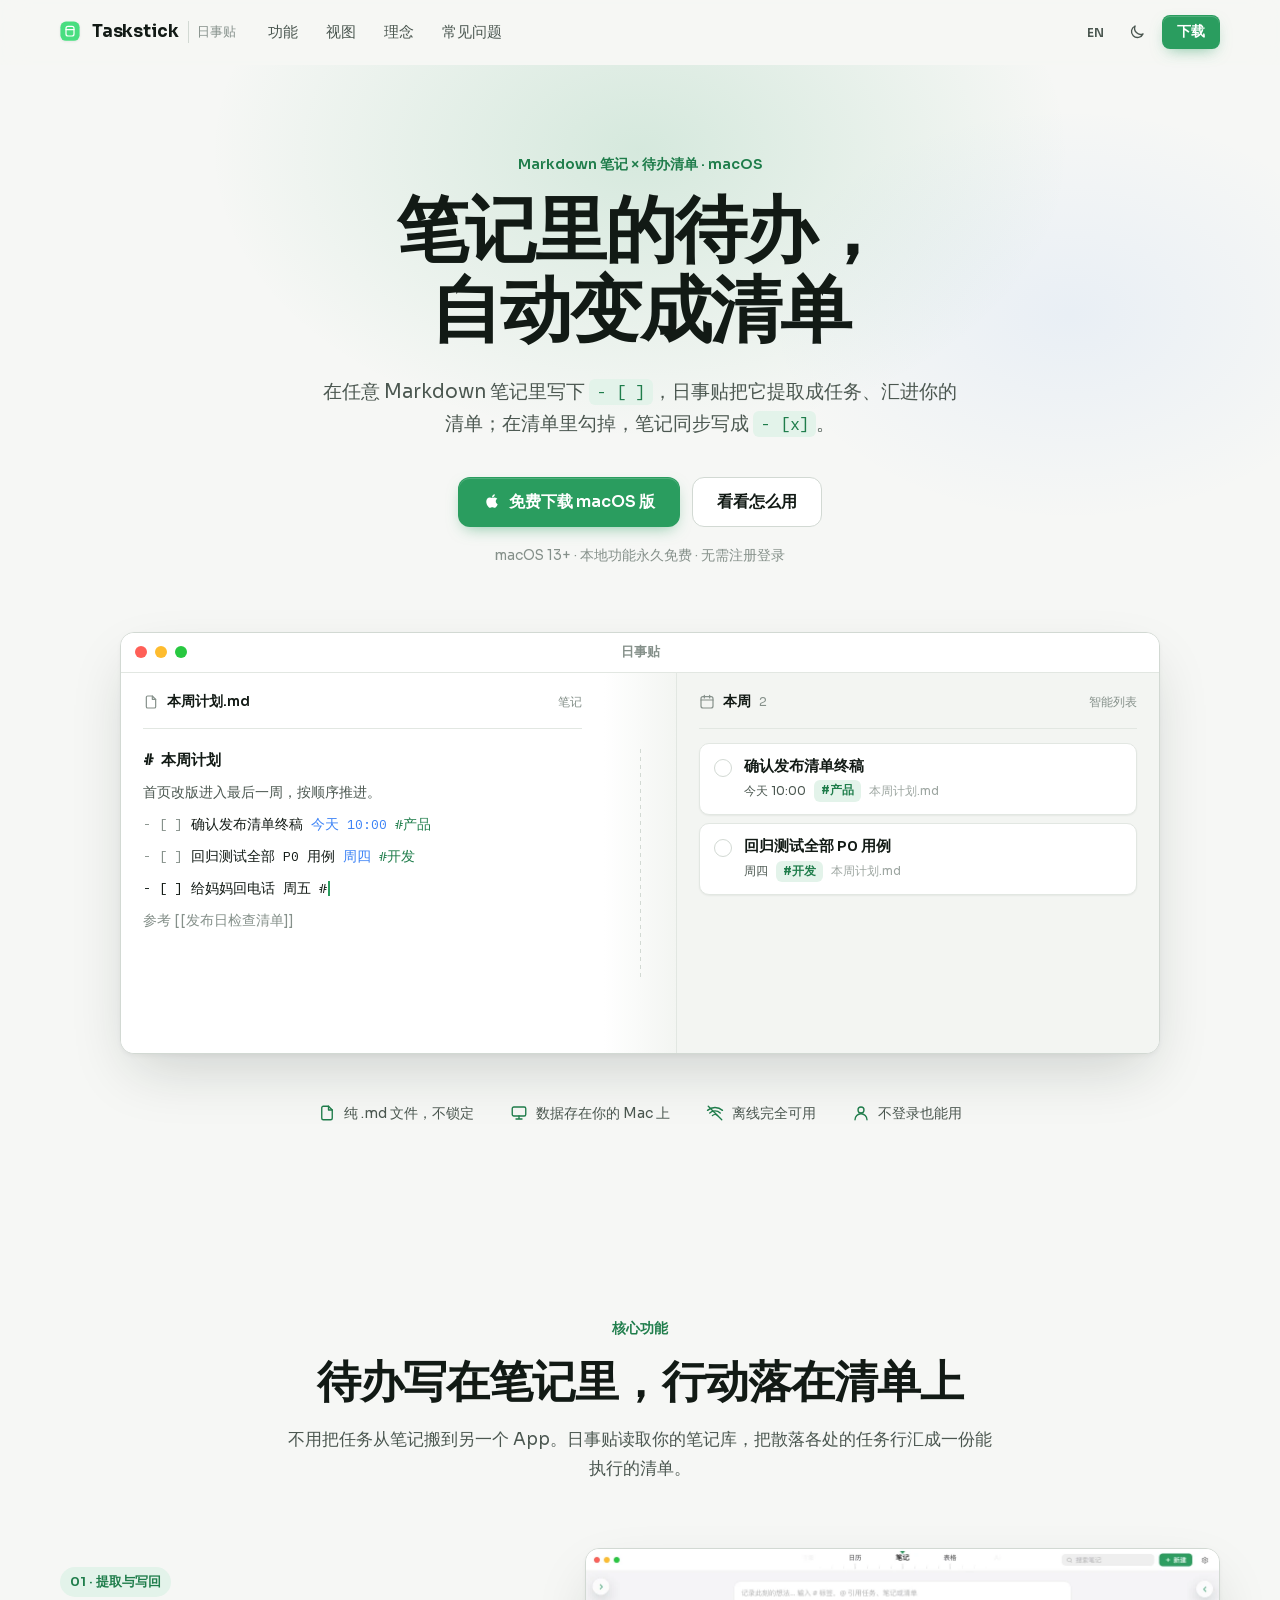
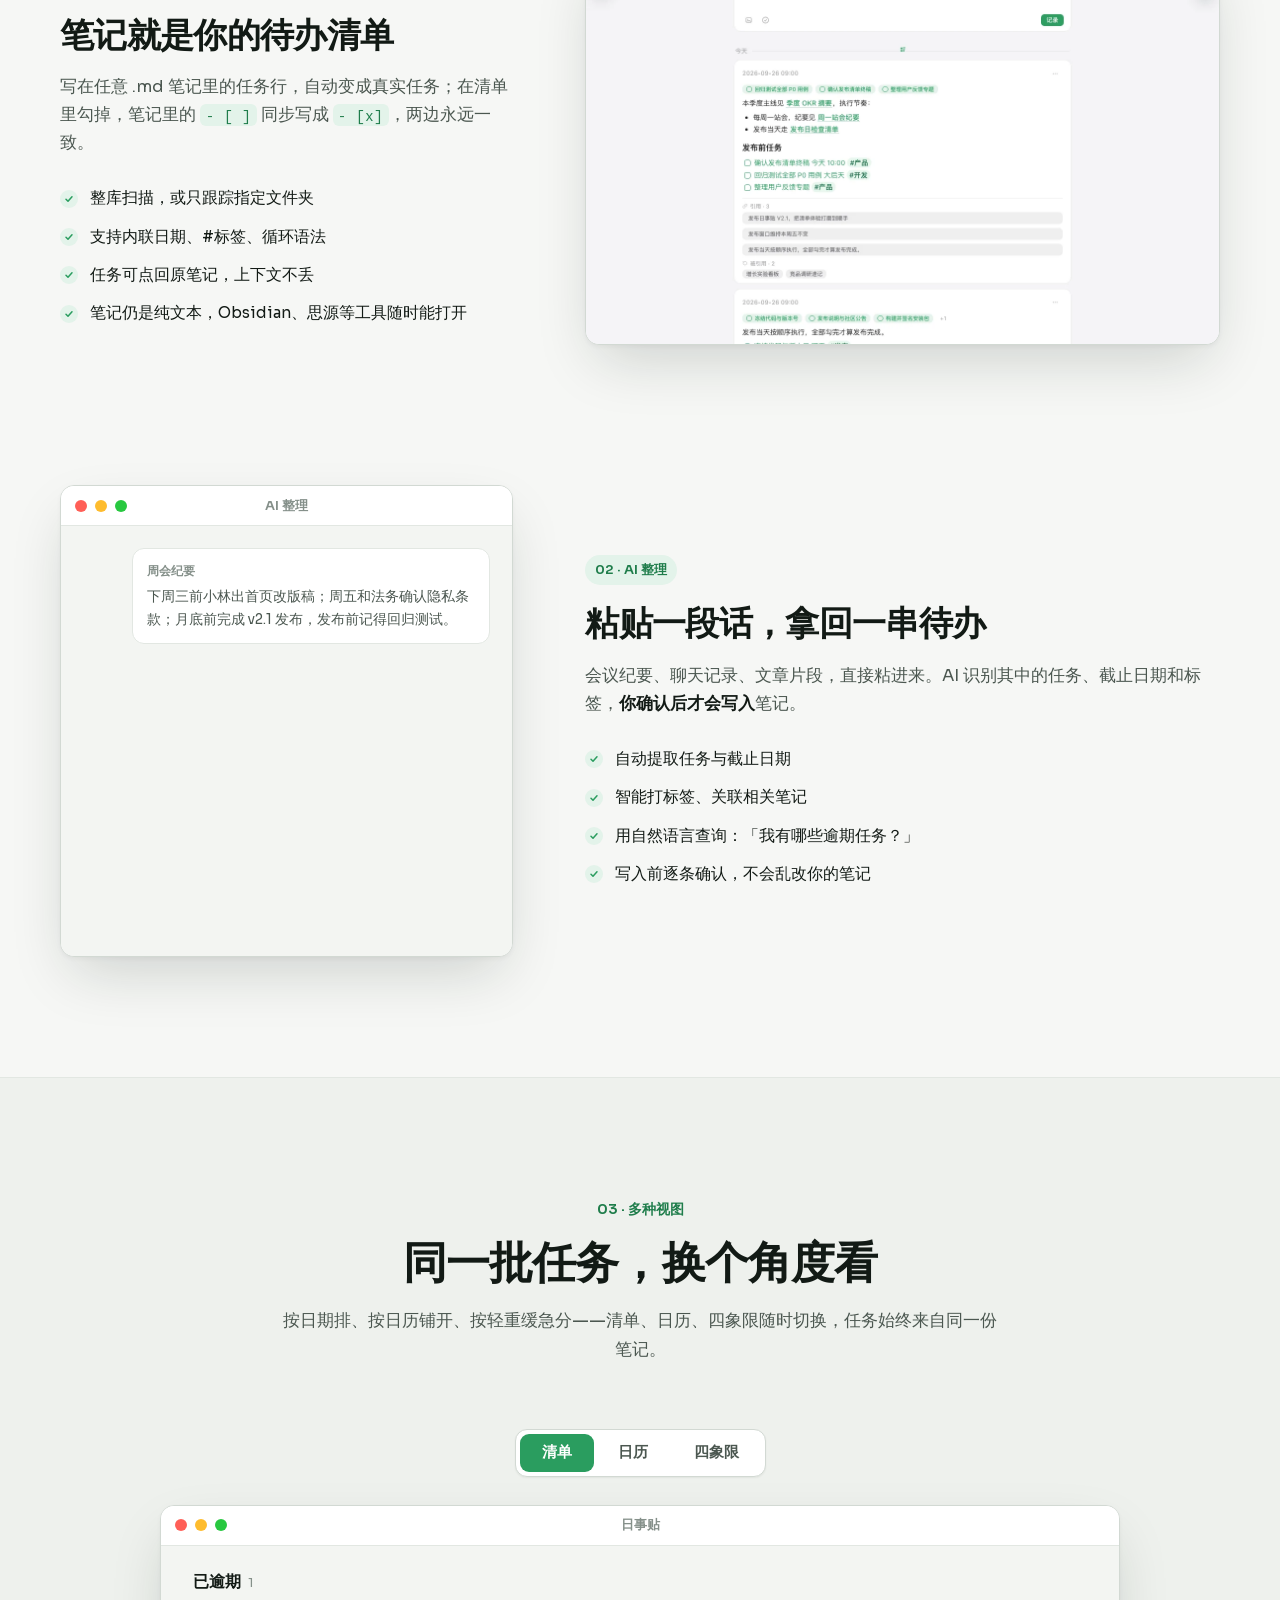
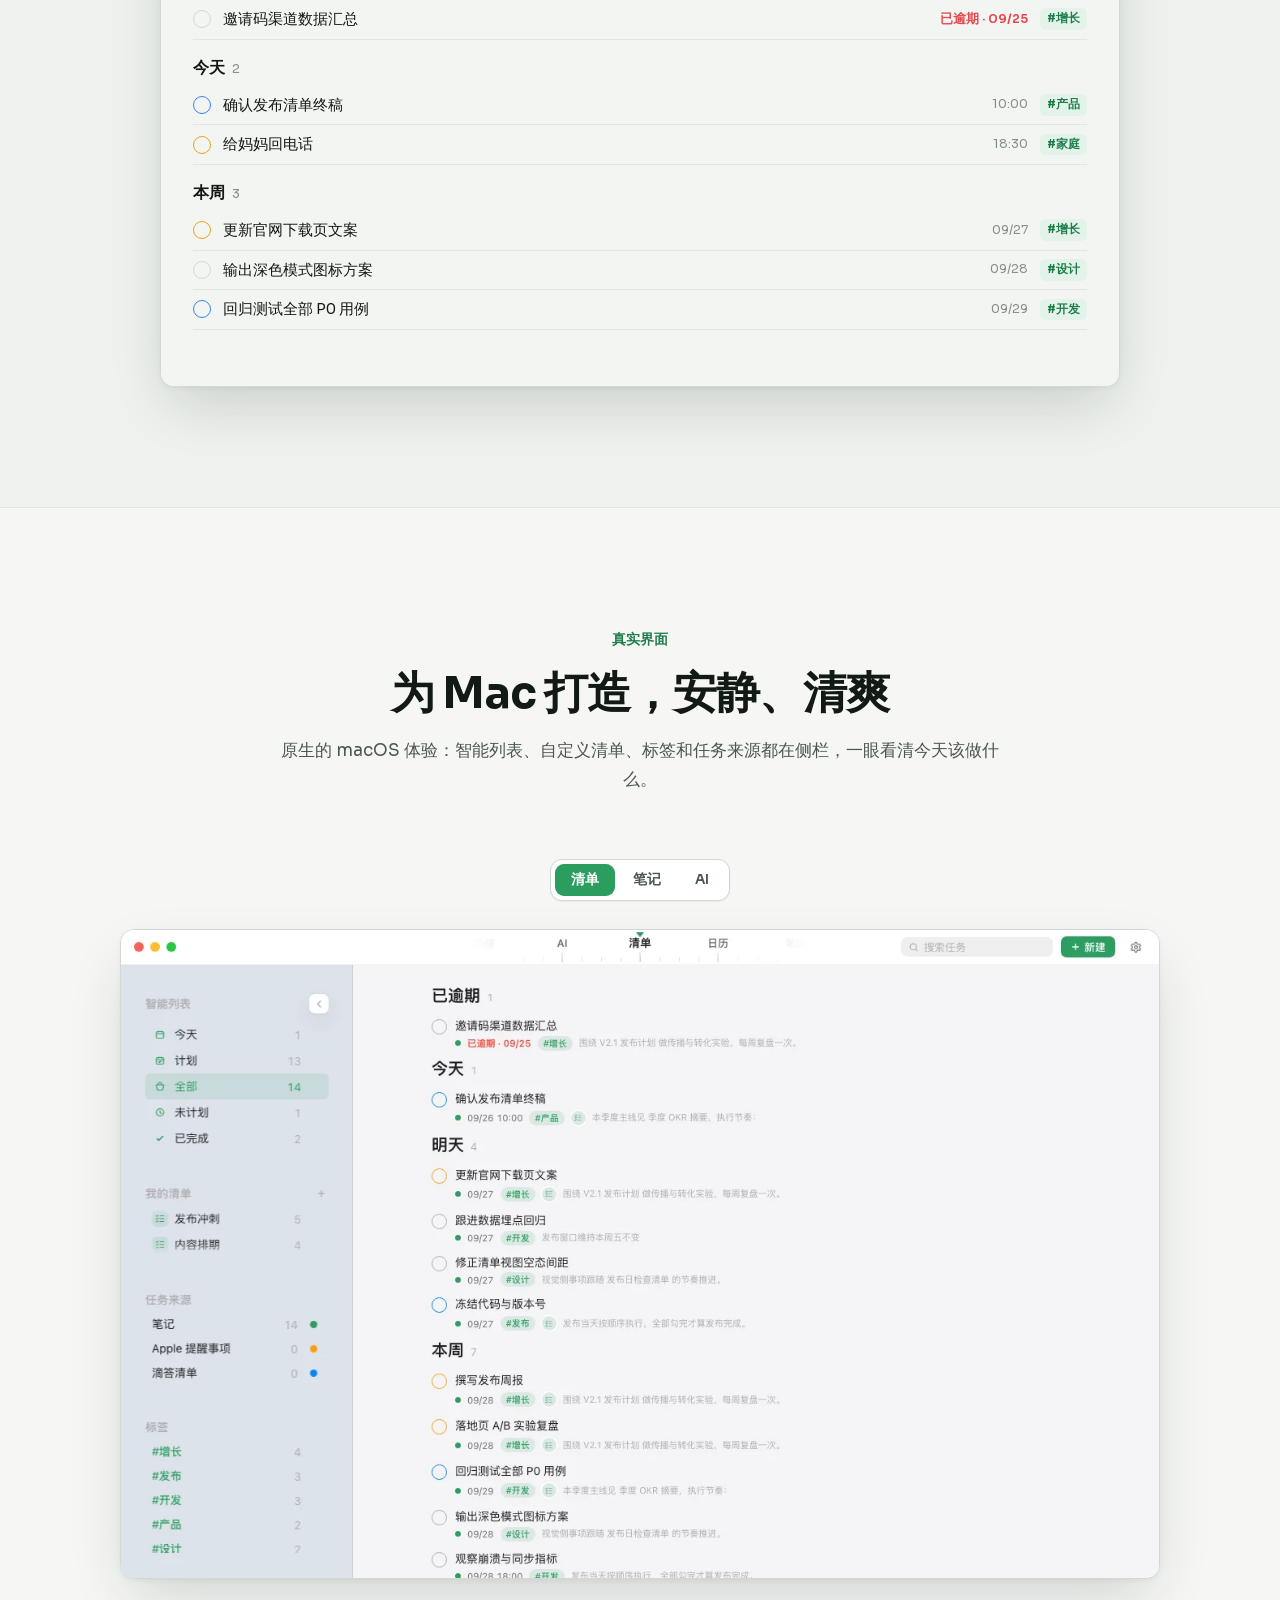
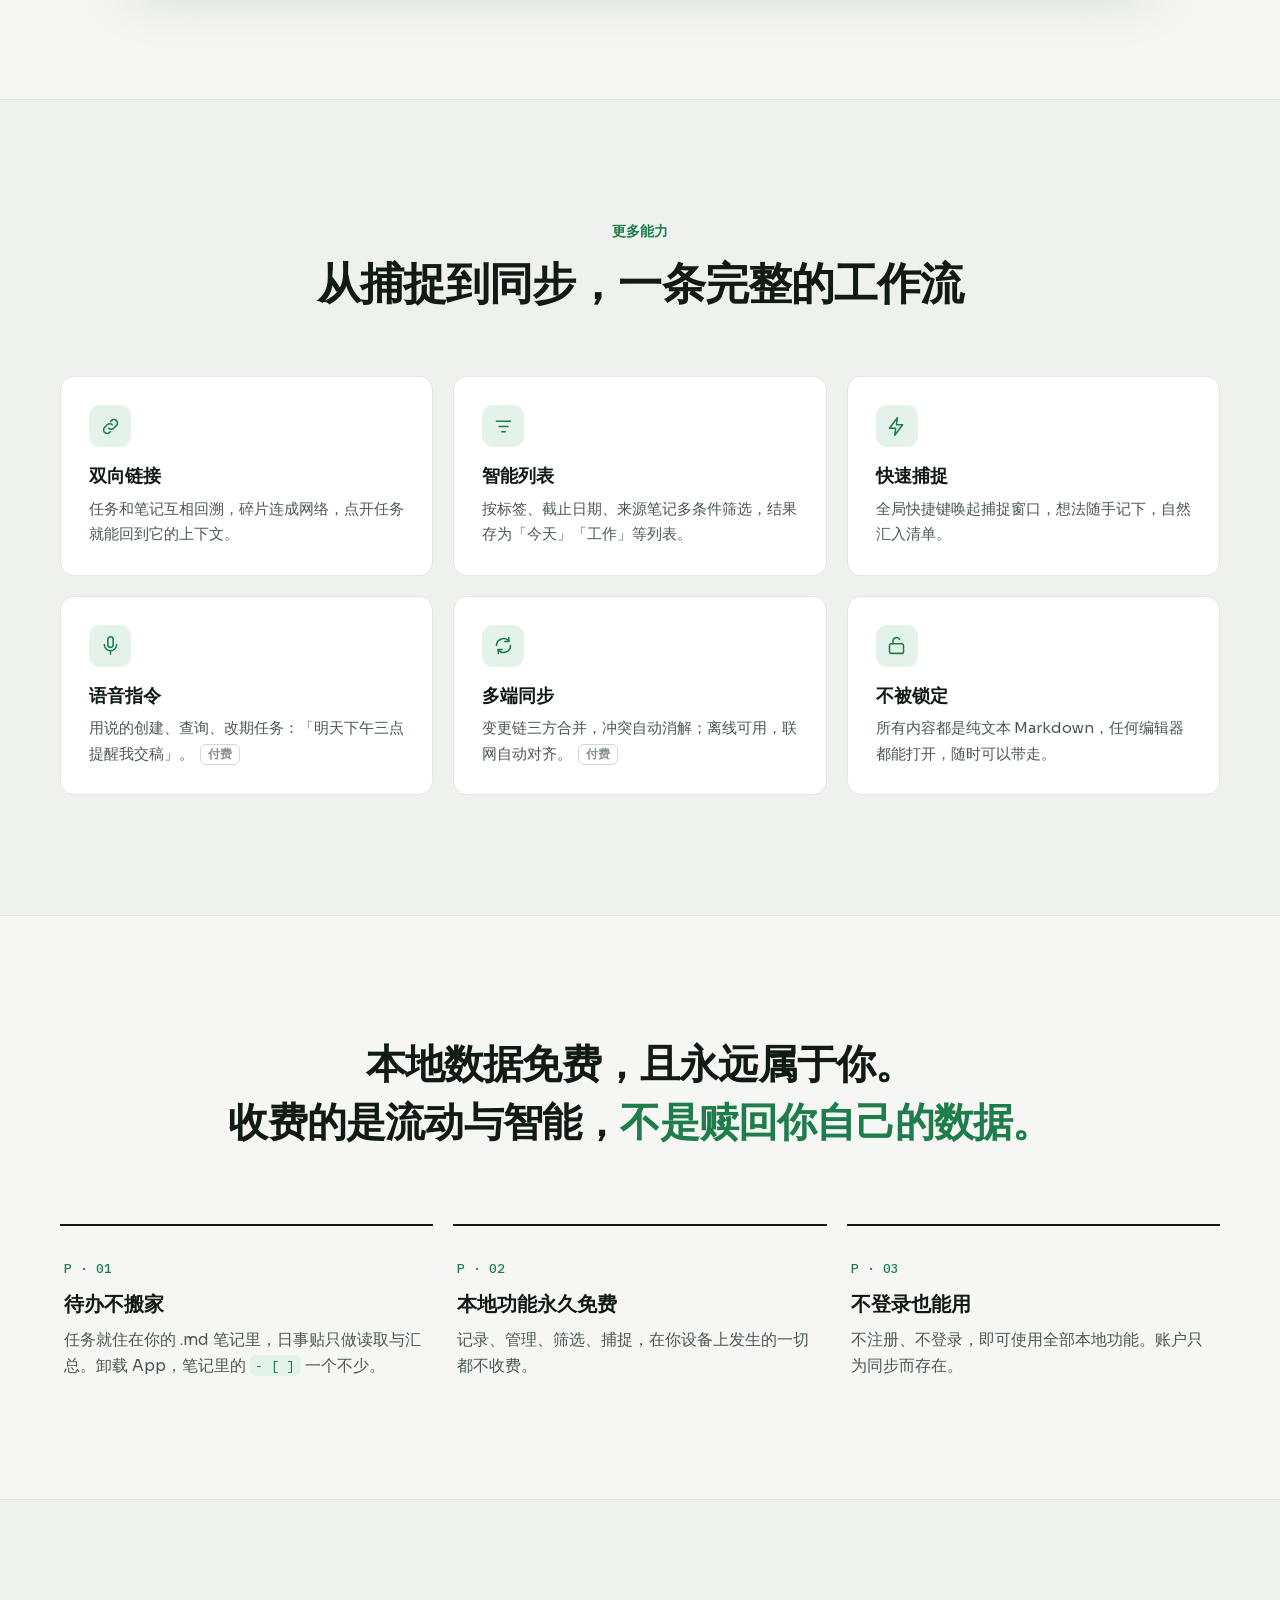
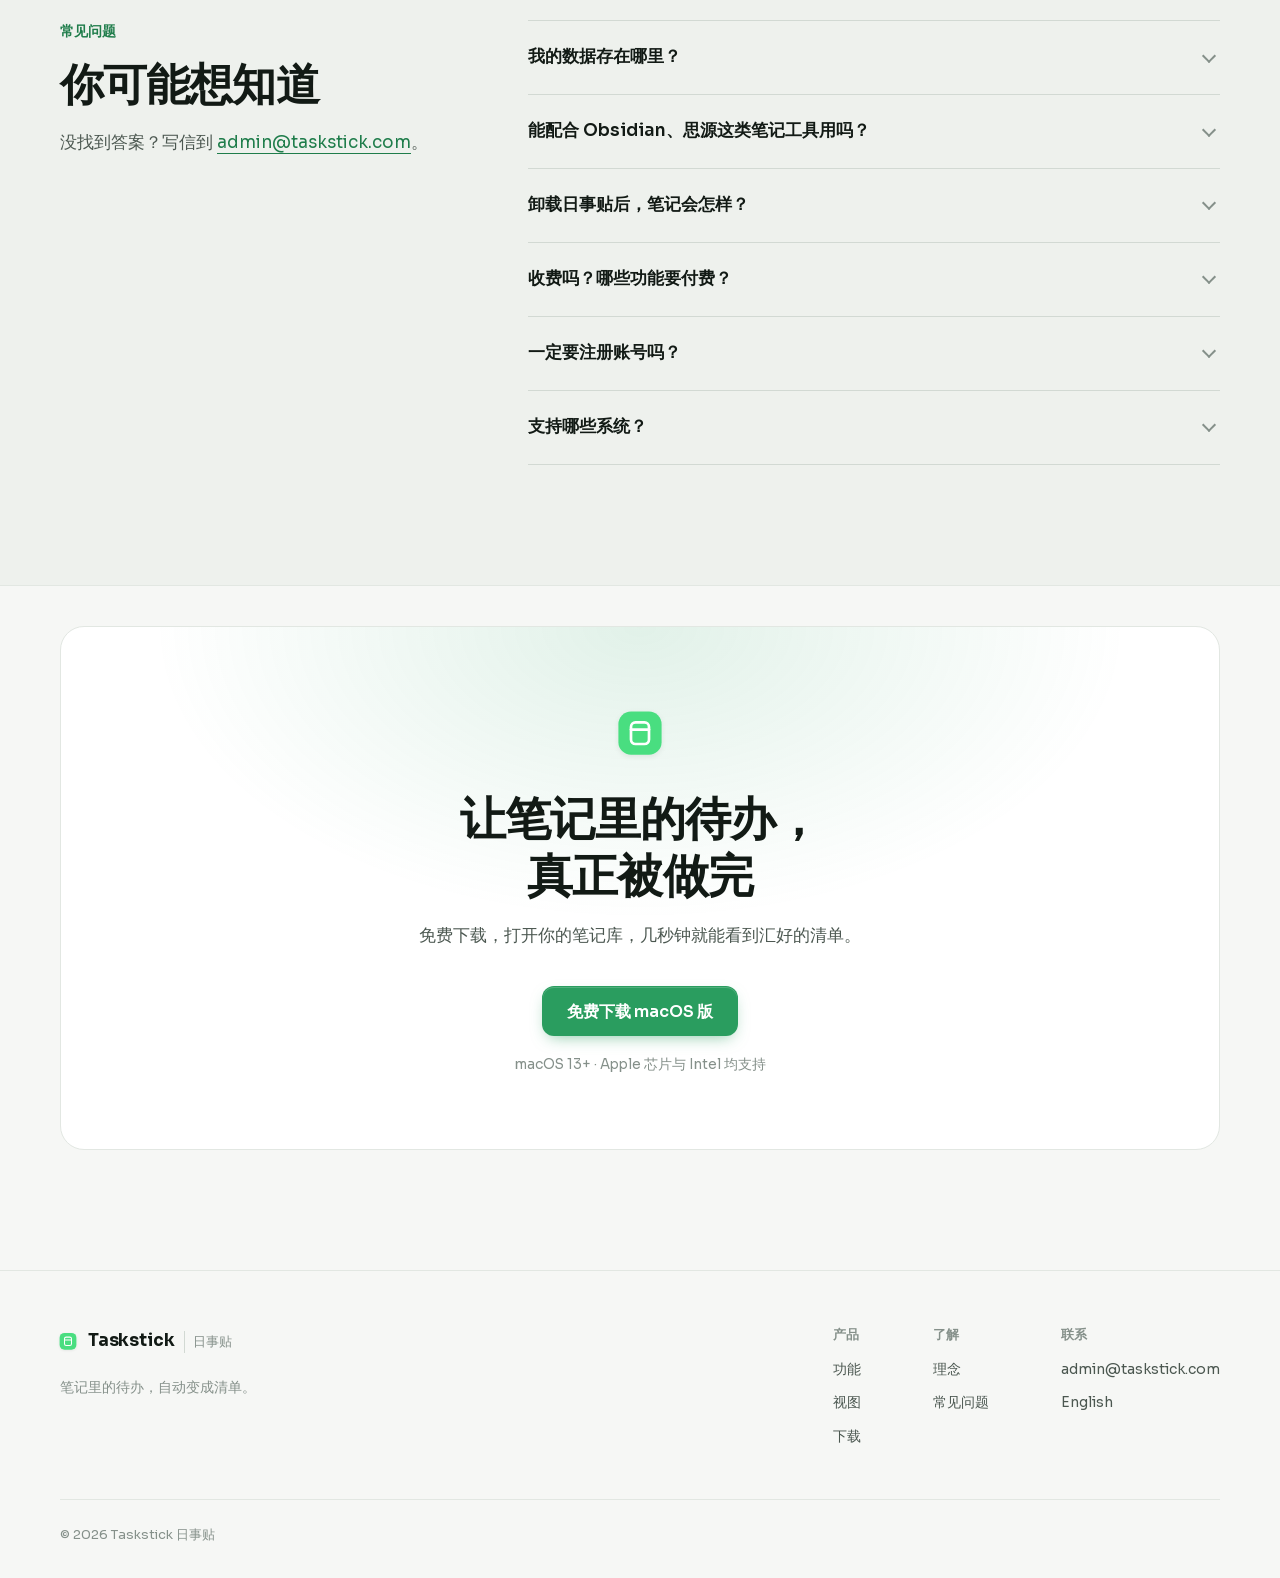
==== zh/index.html @ 6ba35113 "feat: 官网改版为单站双语结构（根目录英文 + zh/ 中文） - 新视觉系统 site.css/site.js 取代 style.css 与 hero/features/main（移除 Thre" ====
<!DOCTYPE html>
<html lang="zh-CN">
<head>
<meta charset="UTF-8" />
<meta name="viewport" content="width=device-width, initial-scale=1.0" />
<title>日事贴 Taskstick — 笔记里的待办，自动变成清单</title>
<meta name="description" content="写进 Markdown 笔记的 “- [ ]” 任务行，自动提取、汇成清单，勾选即写回笔记。AI 整理待办，清单 / 日历 / 四象限多种视图。本地优先，本地功能永久免费。" />
<meta name="keywords" content="Taskstick,日事贴,Markdown 待办,笔记任务管理,任务提取,AI 整理,待办清单,四象限,日历,本地优先,macOS,双链" />
<meta name="author" content="Taskstick" />
<link rel="canonical" href="https://taskstick.com/zh/" />
<link rel="alternate" hreflang="zh-CN" href="https://taskstick.com/zh/" />
<link rel="alternate" hreflang="en" href="https://taskstick.com/" />
<meta property="og:type" content="website" />
<meta property="og:site_name" content="Taskstick 日事贴" />
<meta property="og:title" content="日事贴 Taskstick — 笔记里的待办，自动变成清单" />
<meta property="og:description" content="Markdown 笔记里的 “- [ ]” 自动汇成清单，勾选即写回笔记。本地优先，本地功能永久免费。" />
<meta property="og:locale" content="zh_CN" />
<meta name="twitter:card" content="summary" />
<meta name="twitter:title" content="日事贴 Taskstick — 笔记里的待办，自动变成清单" />
<meta name="twitter:description" content="Markdown 笔记里的 “- [ ]” 自动汇成清单，勾选即写回笔记。本地优先。" />
<meta name="theme-color" media="(prefers-color-scheme: dark)" content="#0b0e0c" />
<meta name="theme-color" media="(prefers-color-scheme: light)" content="#f6f7f5" />
<link rel="icon" type="image/svg+xml" href="../assets/img/favicon.svg" />
<script>
/* 首帧前确定主题，避免闪烁 */
(function(){var t;try{t=localStorage.getItem('taskstick-theme')}catch(e){}
if(t!=='dark'&&t!=='light')t=matchMedia('(prefers-color-scheme: dark)').matches?'dark':'light';
var d=document.documentElement;d.dataset.theme=t;if(location.protocol!=='file:')d.classList.add('js');})();
</script>
<link rel="stylesheet" href="../assets/css/site.css" />
<script type="module" src="../assets/js/site.js"></script>
<script type="application/ld+json">
{
  "@context": "https://schema.org",
  "@type": "SoftwareApplication",
  "name": "日事贴 Taskstick",
  "operatingSystem": "macOS",
  "applicationCategory": "ProductivityApplication",
  "description": "日事贴读取你的 Markdown 笔记库，把 “- [ ]” 任务行提取成任务、汇成清单，勾选即写回笔记。AI 整理待办，清单 / 日历 / 四象限视图，双向链接，本地优先，本地功能永久免费、无需登录。",
  "inLanguage": "zh-CN",
  "offers": { "@type": "Offer", "price": "0", "priceCurrency": "CNY", "description": "本地功能永久免费；同步与 AI 等为付费增值" }
}
</script>
</head>
<body>

<a class="skip" href="#main">跳到正文</a>

<header class="nav">
  <div class="container nav-inner">
    <a class="brand" href="#top" aria-label="日事贴 首页">
      <img src="../assets/img/taskstick-logo.svg" alt="" width="32" height="32" />
      <span>Taskstick</span><span class="brand-cn">日事贴</span>
    </a>
    <nav class="nav-links" aria-label="主导航">
      <a href="#features">功能</a>
      <a href="#views">视图</a>
      <a href="#principles">理念</a>
      <a href="#faq">常见问题</a>
    </nav>
    <div class="nav-actions">
      <a class="icon-btn" href="../" lang="en" aria-label="Switch to English">EN</a>
      <button class="icon-btn" id="theme-toggle" type="button" aria-label="切换明暗主题">
        <svg class="i-sun" viewBox="0 0 24 24" aria-hidden="true"><circle cx="12" cy="12" r="4"/><path d="M12 2v2M12 20v2M4.9 4.9l1.4 1.4M17.7 17.7l1.4 1.4M2 12h2M20 12h2M4.9 19.1l1.4-1.4M17.7 6.3l1.4-1.4"/></svg>
        <svg class="i-moon" viewBox="0 0 24 24" aria-hidden="true"><path d="M20 14.5A8 8 0 0 1 9.5 4a8 8 0 1 0 10.5 10.5z"/></svg>
      </button>
      <a class="btn btn-primary btn-sm" href="download.html">下载</a>
    </div>
  </div>
</header>

<main id="main">

<!-- ================= Hero ================= -->
<section class="hero" id="top">
  <div class="container hero-copy">
    <p class="eyebrow reveal">Markdown 笔记 × 待办清单 · macOS</p>
    <h1 class="reveal" style="--d:.06s">笔记里的待办，<br>自动变成清单</h1>
    <p class="lede reveal" style="--d:.12s">在任意 Markdown 笔记里写下 <code>- [ ]</code>，日事贴把它提取成任务、汇进你的清单；在清单里勾掉，笔记同步写成 <code>- [x]</code>。</p>
    <div class="cta-row reveal" style="--d:.18s">
      <a class="btn btn-primary btn-lg" href="download.html">
        <svg viewBox="0 0 24 24" aria-hidden="true" class="apple"><path d="M17.05 20.28c-.98.95-2.05.8-3.08.35-1.09-.46-2.09-.48-3.24 0-1.44.62-2.2.44-3.06-.35C2.79 15.25 3.51 7.59 9.05 7.31c1.35.07 2.29.74 3.08.8 1.18-.24 2.31-.93 3.57-.84 1.51.12 2.65.72 3.4 1.8-3.12 1.87-2.38 5.98.48 7.13-.57 1.5-1.31 2.99-2.53 4.09zM12.03 7.25c-.15-2.23 1.66-4.07 3.74-4.25.29 2.58-2.34 4.5-3.74 4.25z"/></svg>
        免费下载 macOS 版
      </a>
      <a class="btn btn-ghost btn-lg" href="#features">看看怎么用</a>
    </div>
    <p class="hero-meta reveal" style="--d:.24s">macOS 13+ · 本地功能永久免费 · 无需注册登录</p>
  </div>

  <div class="container hero-stage reveal" style="--d:.3s">
    <div class="app-window demo-sync" data-demo="sync" role="img" aria-label="演示：在笔记中写下任务行，任务自动出现在清单里；在清单中勾选，笔记里的 - [ ] 同步变成 - [x]">
      <div class="win-bar" aria-hidden="true">
        <span class="lights"><i></i><i></i><i></i></span>
        <span class="win-title">日事贴</span>
      </div>
      <div class="sync-body" aria-hidden="true">
        <div class="pane pane-note">
          <div class="pane-head">
            <svg viewBox="0 0 24 24"><path d="M14 3H7a2 2 0 0 0-2 2v14a2 2 0 0 0 2 2h10a2 2 0 0 0 2-2V8z"/><path d="M14 3v5h5"/></svg>
            本周计划.md
            <span class="pane-sub">笔记</span>
          </div>
          <div class="md">
            <div class="md-line md-h"># 本周计划</div>
            <div class="md-line md-p">首页改版进入最后一周，按顺序推进。</div>
            <div class="md-line md-task" data-id="a"><span class="md-box">- [ ]</span> 确认发布清单终稿 <span class="md-date">今天 10:00</span> <span class="md-tag">#产品</span></div>
            <div class="md-line md-task" data-id="b"><span class="md-box">- [ ]</span> 回归测试全部 P0 用例 <span class="md-date">周四</span> <span class="md-tag">#开发</span></div>
            <div class="md-line md-task md-new" data-id="c"><template><span class="md-box">- [ ]</span> 给妈妈回电话 <span class="md-date">周五</span> <span class="md-tag">#家庭</span></template><span class="md-typed"></span><span class="caret"></span></div>
            <div class="md-line md-p md-faint">参考 [[发布日检查清单]]</div>
          </div>
        </div>

        <div class="bridge">
          <span class="bridge-line"></span>
          <span class="bridge-chip bridge-extract">提取</span>
          <span class="bridge-chip bridge-write">写回</span>
        </div>

        <div class="pane pane-list">
          <div class="pane-head">
            <svg viewBox="0 0 24 24"><rect x="3" y="4" width="18" height="17" rx="3"/><path d="M3 9h18M8 2v4M16 2v4"/></svg>
            本周
            <span class="pane-count">3</span>
            <span class="pane-sub">智能列表</span>
          </div>
          <ul class="tlist">
            <li data-id="a">
              <span class="check"></span>
              <div><b>确认发布清单终稿</b><small><em>今天 10:00</em><span class="tag">#产品</span><span class="src">本周计划.md</span></small></div>
            </li>
            <li data-id="b">
              <span class="check"></span>
              <div><b>回归测试全部 P0 用例</b><small><em>周四</em><span class="tag">#开发</span><span class="src">本周计划.md</span></small></div>
            </li>
            <li data-id="c" class="is-new">
              <span class="check"></span>
              <div><b>给妈妈回电话</b><small><em>周五</em><span class="tag">#家庭</span><span class="src">本周计划.md</span></small></div>
            </li>
          </ul>
        </div>
      </div>
      <svg class="pointer" viewBox="0 0 24 24" aria-hidden="true"><path d="M5 3l14 8-6 1.5L10 19z"/></svg>
      <div class="toast" aria-hidden="true"><svg viewBox="0 0 24 24"><path d="M5 12.5l4.5 4.5L19 7.5"/></svg>已写回 本周计划.md</div>
    </div>
  </div>

  <div class="container trust">
    <span><svg viewBox="0 0 24 24"><path d="M14 3H7a2 2 0 0 0-2 2v14a2 2 0 0 0 2 2h10a2 2 0 0 0 2-2V8z"/><path d="M14 3v5h5"/></svg>纯 .md 文件，不锁定</span>
    <span><svg viewBox="0 0 24 24"><rect x="3" y="4" width="18" height="12" rx="2"/><path d="M8 20h8M12 16v4"/></svg>数据存在你的 Mac 上</span>
    <span><svg viewBox="0 0 24 24"><path d="M2 8.5a15 15 0 0 1 20 0M5 12a10 10 0 0 1 14 0M8.5 15.5a5 5 0 0 1 7 0"/><path d="M3 3l18 18"/></svg>离线完全可用</span>
    <span><svg viewBox="0 0 24 24"><circle cx="12" cy="8" r="4"/><path d="M4 21a8 8 0 0 1 16 0"/></svg>不登录也能用</span>
  </div>
</section>

<!-- ================= 功能 1：提取与写回 ================= -->
<section class="section" id="features">
  <div class="container">
    <div class="section-head reveal">
      <p class="eyebrow">核心功能</p>
      <h2>待办写在笔记里，行动落在清单上</h2>
      <p class="sec-desc">不用把任务从笔记搬到另一个 App。日事贴读取你的笔记库，把散落各处的任务行汇成一份能执行的清单。</p>
    </div>

    <div class="feature">
      <div class="feature-copy reveal">
        <span class="kicker">01 · 提取与写回</span>
        <h3>笔记就是你的待办清单</h3>
        <p>写在任意 .md 笔记里的任务行，自动变成真实任务；在清单里勾掉，笔记里的 <code>- [ ]</code> 同步写成 <code>- [x]</code>，两边永远一致。</p>
        <ul class="ticks">
          <li>整库扫描，或只跟踪指定文件夹</li>
          <li>支持内联日期、#标签、循环语法</li>
          <li>任务可点回原笔记，上下文不丢</li>
          <li>笔记仍是纯文本，Obsidian、思源等工具随时能打开</li>
        </ul>
      </div>
      <figure class="feature-media reveal" style="--d:.1s">
        <div class="shot">
          <img src="../assets/img/app/notes-zh.webp" width="1280" height="800" alt="日事贴笔记界面：卡片笔记中的任务行被识别为任务，并显示引用关系" loading="lazy" />
        </div>
      </figure>
    </div>

    <!-- 功能 2：AI 整理 -->
    <div class="feature feature-rev">
      <div class="feature-copy reveal">
        <span class="kicker">02 · AI 整理</span>
        <h3>粘贴一段话，拿回一串待办</h3>
        <p>会议纪要、聊天记录、文章片段，直接粘进来。AI 识别其中的任务、截止日期和标签，<strong>你确认后才会写入</strong>笔记。</p>
        <ul class="ticks">
          <li>自动提取任务与截止日期</li>
          <li>智能打标签、关联相关笔记</li>
          <li>用自然语言查询：「我有哪些逾期任务？」</li>
          <li>写入前逐条确认，不会乱改你的笔记</li>
        </ul>
      </div>
      <figure class="feature-media reveal" style="--d:.1s">
        <div class="app-window demo-ai" data-demo="ai" role="img" aria-label="演示：粘贴会议纪要后，AI 识别出三条带日期和标签的任务，确认后写入笔记">
          <div class="win-bar" aria-hidden="true"><span class="lights"><i></i><i></i><i></i></span><span class="win-title">AI 整理</span></div>
          <div class="ai-body" aria-hidden="true">
            <div class="msg msg-user">
              <span class="msg-label">周会纪要</span>
              下周三前小林出首页改版稿；周五和法务确认隐私条款；月底前完成 v2.1 发布，发布前记得回归测试。
            </div>
            <div class="msg msg-ai">
              <span class="spark"><svg viewBox="0 0 24 24"><path d="M12 3l1.8 5.2L19 10l-5.2 1.8L12 17l-1.8-5.2L5 10l5.2-1.8z"/></svg></span>
              <span class="thinking">正在识别任务<i></i><i></i><i></i></span>
              <span class="found">识别到 3 条任务</span>
            </div>
            <div class="ai-cards">
              <div class="ai-card" style="--i:0"><span class="check"></span><b>输出首页改版设计稿</b><em>下周三</em><span class="tag">#设计</span></div>
              <div class="ai-card" style="--i:1"><span class="check"></span><b>与法务确认隐私条款</b><em>周五</em><span class="tag">#法务</span></div>
              <div class="ai-card" style="--i:2"><span class="check"></span><b>完成 v2.1 发布与回归测试</b><em>9月30日</em><span class="tag">#发布</span></div>
            </div>
            <div class="ai-actions">
              <span class="fake-btn">确认写入</span>
              <span class="ai-dest">写入 周会纪要.md</span>
              <span class="ai-done"><svg viewBox="0 0 24 24"><path d="M5 12.5l4.5 4.5L19 7.5"/></svg>已写入 3 条任务</span>
            </div>
          </div>
        </div>
      </figure>
    </div>
  </div>
</section>

<!-- ================= 视图 ================= -->
<section class="section section-alt" id="views">
  <div class="container">
    <div class="section-head reveal">
      <p class="eyebrow">03 · 多种视图</p>
      <h2>同一批任务，换个角度看</h2>
      <p class="sec-desc">按日期排、按日历铺开、按轻重缓急分——清单、日历、四象限随时切换，任务始终来自同一份笔记。</p>
    </div>

    <div class="views reveal" data-demo="views">
      <div class="seg" role="tablist" aria-label="视图">
        <button role="tab" id="tab-list" aria-controls="view-list" aria-selected="true" data-view="list">清单</button>
        <button role="tab" id="tab-cal" aria-controls="view-cal" aria-selected="false" data-view="cal" tabindex="-1">日历</button>
        <button role="tab" id="tab-quad" aria-controls="view-quad" aria-selected="false" data-view="quad" tabindex="-1">四象限</button>
        <span class="seg-ind" aria-hidden="true"></span>
      </div>

      <div class="app-window views-window">
        <div class="win-bar" aria-hidden="true"><span class="lights"><i></i><i></i><i></i></span><span class="win-title">日事贴</span></div>
        <div class="views-stage">

          <div class="view view-list is-active" id="view-list" role="tabpanel" aria-labelledby="tab-list">
            <div class="vl-group">
              <h4>已逾期 <span>1</span></h4>
              <div class="vl-row" style="--i:0"><span class="check"></span><b>邀请码渠道数据汇总</b><em class="late">已逾期 · 09/25</em><span class="tag">#增长</span></div>
            </div>
            <div class="vl-group">
              <h4>今天 <span>2</span></h4>
              <div class="vl-row" style="--i:1"><span class="check c-blue"></span><b>确认发布清单终稿</b><em>10:00</em><span class="tag">#产品</span></div>
              <div class="vl-row" style="--i:2"><span class="check c-orange"></span><b>给妈妈回电话</b><em>18:30</em><span class="tag">#家庭</span></div>
            </div>
            <div class="vl-group">
              <h4>本周 <span>3</span></h4>
              <div class="vl-row" style="--i:3"><span class="check c-orange"></span><b>更新官网下载页文案</b><em>09/27</em><span class="tag">#增长</span></div>
              <div class="vl-row" style="--i:4"><span class="check"></span><b>输出深色模式图标方案</b><em>09/28</em><span class="tag">#设计</span></div>
              <div class="vl-row" style="--i:5"><span class="check c-blue"></span><b>回归测试全部 P0 用例</b><em>09/29</em><span class="tag">#开发</span></div>
            </div>
          </div>

          <div class="view view-cal" id="view-cal" role="tabpanel" aria-labelledby="tab-cal" hidden>
            <div class="vc-head">
              <b>2026 年 9 月</b>
              <span class="vc-seg"><i>月</i><i class="on">周</i><i>日</i></span>
            </div>
            <div class="vc-grid">
              <div class="vc-day"><span>周五 25</span><div class="ev ev-red" style="--i:0"><span>邀请码渠道数据汇总</span></div></div>
              <div class="vc-day is-today"><span>周六 <b>26</b></span><div class="ev" style="--i:1"><i>10:00</i><span>确认发布清单终稿</span></div><div class="ev ev-orange" style="--i:2"><i>18:30</i><span>给妈妈回电话</span></div></div>
              <div class="vc-day"><span>周日 27</span><div class="ev ev-orange" style="--i:3"><span>更新官网下载页文案</span></div></div>
              <div class="vc-day"><span>周一 28</span><div class="ev" style="--i:4"><span>输出深色模式图标方案</span></div></div>
              <div class="vc-day"><span>周二 29</span><div class="ev ev-blue" style="--i:5"><span>回归测试全部 P0 用例</span></div></div>
              <div class="vc-day"><span>周三 30</span></div>
              <div class="vc-day"><span>周四 1</span></div>
            </div>
          </div>

          <div class="view view-quad" id="view-quad" role="tabpanel" aria-labelledby="tab-quad" hidden>
            <div class="vq q1"><h4><i></i>重要且紧急</h4><div class="vq-item" style="--i:0">邀请码渠道数据汇总</div><div class="vq-item" style="--i:1">确认发布清单终稿</div></div>
            <div class="vq q2"><h4><i></i>重要不紧急</h4><div class="vq-item" style="--i:2">回归测试全部 P0 用例</div><div class="vq-item" style="--i:3">给妈妈回电话</div></div>
            <div class="vq q3"><h4><i></i>紧急不重要</h4><div class="vq-item" style="--i:4">更新官网下载页文案</div></div>
            <div class="vq q4"><h4><i></i>不重要不紧急</h4><div class="vq-item" style="--i:5">输出深色模式图标方案</div></div>
          </div>

        </div>
      </div>
    </div>
  </div>
</section>

<!-- ================= 界面一览 ================= -->
<section class="section" id="tour">
  <div class="container">
    <div class="section-head reveal">
      <p class="eyebrow">真实界面</p>
      <h2>为 Mac 打造，安静、清爽</h2>
      <p class="sec-desc">原生的 macOS 体验：智能列表、自定义清单、标签和任务来源都在侧栏，一眼看清今天该做什么。</p>
    </div>
    <div class="tour reveal" data-demo="tour">
      <div class="seg seg-sm" role="tablist" aria-label="界面">
        <button role="tab" aria-selected="true" data-shot="0">清单</button>
        <button role="tab" aria-selected="false" data-shot="1" tabindex="-1">笔记</button>
        <button role="tab" aria-selected="false" data-shot="2" tabindex="-1">AI</button>
        <span class="seg-ind" aria-hidden="true"></span>
      </div>
      <div class="shot shot-lg tour-stage">
        <img class="is-active" src="../assets/img/app/tasks-zh.webp" width="1280" height="800" alt="清单视图：已逾期、今天、明天、本周分组的任务，侧栏为智能列表与标签" loading="lazy" />
        <img src="../assets/img/app/notes-zh.webp" width="1280" height="800" alt="笔记视图：卡片流笔记，任务行与双向链接" loading="lazy" />
        <img src="../assets/img/app/agent-zh.webp" width="1280" height="800" alt="AI 整理视图：把散落的信息整理成任务" loading="lazy" />
      </div>
    </div>
  </div>
</section>

<!-- ================= 更多能力 ================= -->
<section class="section section-alt">
  <div class="container">
    <div class="section-head reveal">
      <p class="eyebrow">更多能力</p>
      <h2>从捕捉到同步，一条完整的工作流</h2>
    </div>
    <div class="grid-6">
      <article class="card reveal">
        <span class="card-ic"><svg viewBox="0 0 24 24"><path d="M10 14a4 4 0 0 0 5.7 0l3-3a4 4 0 0 0-5.7-5.7l-1 1"/><path d="M14 10a4 4 0 0 0-5.7 0l-3 3a4 4 0 0 0 5.7 5.7l1-1"/></svg></span>
        <h3>双向链接</h3>
        <p>任务和笔记互相回溯，碎片连成网络，点开任务就能回到它的上下文。</p>
      </article>
      <article class="card reveal" style="--d:.05s">
        <span class="card-ic"><svg viewBox="0 0 24 24"><path d="M4 6h16M7 12h10M10 18h4"/></svg></span>
        <h3>智能列表</h3>
        <p>按标签、截止日期、来源笔记多条件筛选，结果存为「今天」「工作」等列表。</p>
      </article>
      <article class="card reveal" style="--d:.1s">
        <span class="card-ic"><svg viewBox="0 0 24 24"><path d="M13 2L4 14h7l-1 8 9-12h-7z"/></svg></span>
        <h3>快速捕捉</h3>
        <p>全局快捷键唤起捕捉窗口，想法随手记下，自然汇入清单。</p>
      </article>
      <article class="card reveal">
        <span class="card-ic"><svg viewBox="0 0 24 24"><rect x="9" y="2" width="6" height="12" rx="3"/><path d="M5 11a7 7 0 0 0 14 0M12 18v4"/></svg></span>
        <h3>语音指令</h3>
        <p>用说的创建、查询、改期任务：「明天下午三点提醒我交稿」。<span class="badge">付费</span></p>
      </article>
      <article class="card reveal" style="--d:.05s">
        <span class="card-ic"><svg viewBox="0 0 24 24"><path d="M20 12a8 8 0 0 1-14.3 4.9M4 12a8 8 0 0 1 14.3-4.9"/><path d="M18 3v4.5h-4.5M6 21v-4.5h4.5"/></svg></span>
        <h3>多端同步</h3>
        <p>变更链三方合并，冲突自动消解；离线可用，联网自动对齐。<span class="badge">付费</span></p>
      </article>
      <article class="card reveal" style="--d:.1s">
        <span class="card-ic"><svg viewBox="0 0 24 24"><rect x="4" y="10" width="16" height="11" rx="2"/><path d="M8 10V7a4 4 0 0 1 7.5-2"/></svg></span>
        <h3>不被锁定</h3>
        <p>所有内容都是纯文本 Markdown，任何编辑器都能打开，随时可以带走。</p>
      </article>
    </div>
  </div>
</section>

<!-- ================= 理念 ================= -->
<section class="section principles" id="principles">
  <div class="container">
    <blockquote class="manifesto reveal">
      <p>本地数据免费，且永远属于你。<br>收费的是流动与智能，<span>不是赎回你自己的数据。</span></p>
    </blockquote>
    <div class="grid-3">
      <div class="principle reveal">
        <span class="p-num">P · 01</span>
        <h3>待办不搬家</h3>
        <p>任务就住在你的 .md 笔记里，日事贴只做读取与汇总。卸载 App，笔记里的 <code>- [ ]</code> 一个不少。</p>
      </div>
      <div class="principle reveal" style="--d:.06s">
        <span class="p-num">P · 02</span>
        <h3>本地功能永久免费</h3>
        <p>记录、管理、筛选、捕捉，在你设备上发生的一切都不收费。</p>
      </div>
      <div class="principle reveal" style="--d:.12s">
        <span class="p-num">P · 03</span>
        <h3>不登录也能用</h3>
        <p>不注册、不登录，即可使用全部本地功能。账户只为同步而存在。</p>
      </div>
    </div>
  </div>
</section>

<!-- ================= FAQ ================= -->
<section class="section section-alt" id="faq">
  <div class="container faq-wrap">
    <div class="section-head section-head-left reveal">
      <p class="eyebrow">常见问题</p>
      <h2>你可能想知道</h2>
      <p class="sec-desc">没找到答案？写信到 <a href="mailto:admin@taskstick.com">admin@taskstick.com</a>。</p>
    </div>
    <div class="faq reveal">
      <details>
        <summary>我的数据存在哪里？</summary>
        <p>存在你自己的 Mac 上。笔记就是普通的 .md 文件，日事贴只读取并在勾选时写回任务行。不开同步，数据不会离开你的设备。</p>
      </details>
      <details>
        <summary>能配合 Obsidian、思源这类笔记工具用吗？</summary>
        <p>可以。日事贴直接读取 Markdown 文件，你可以继续用原来的工具写笔记，日事贴负责把其中的任务汇成清单。</p>
      </details>
      <details>
        <summary>卸载日事贴后，笔记会怎样？</summary>
        <p>什么都不会变。任务一直写在你的笔记里，卸载后 <code>- [ ]</code> 和 <code>- [x]</code> 原样保留。</p>
      </details>
      <details>
        <summary>收费吗？哪些功能要付费？</summary>
        <p>本地功能永久免费，包括笔记、任务提取与写回、智能列表、多种视图。多端同步、语音指令等增值服务将单独收费，具体方案会在正式发布时公布。</p>
      </details>
      <details>
        <summary>一定要注册账号吗？</summary>
        <p>不需要。不注册、不登录即可使用全部本地功能，账户只在开启同步时使用。</p>
      </details>
      <details>
        <summary>支持哪些系统？</summary>
        <p>目前支持 macOS 13 及以上，Apple 芯片和 Intel 芯片的 Mac 都可以使用。Windows 版正在准备中。</p>
      </details>
    </div>
  </div>
</section>

<!-- ================= CTA ================= -->
<section class="section cta-final">
  <div class="container cta-box reveal">
    <img src="../assets/img/taskstick-logo.svg" alt="" width="72" height="72" />
    <h2>让笔记里的待办，<br>真正被做完</h2>
    <p>免费下载，打开你的笔记库，几秒钟就能看到汇好的清单。</p>
    <div class="cta-row">
      <a class="btn btn-primary btn-lg" href="download.html">免费下载 macOS 版</a>
    </div>
    <p class="hero-meta">macOS 13+ · Apple 芯片与 Intel 均支持</p>
  </div>
</section>

</main>

<footer class="footer">
  <div class="container footer-inner">
    <div class="footer-brand">
      <a class="brand" href="#top"><img src="../assets/img/taskstick-logo.svg" alt="" width="28" height="28" /><span>Taskstick</span><span class="brand-cn">日事贴</span></a>
      <p>笔记里的待办，自动变成清单。</p>
    </div>
    <nav class="footer-cols" aria-label="页脚">
      <div>
        <h4>产品</h4>
        <a href="#features">功能</a>
        <a href="#views">视图</a>
        <a href="download.html">下载</a>
      </div>
      <div>
        <h4>了解</h4>
        <a href="#principles">理念</a>
        <a href="#faq">常见问题</a>
      </div>
      <div>
        <h4>联系</h4>
        <a href="mailto:admin@taskstick.com">admin@taskstick.com</a>
        <a href="../" lang="en">English</a>
      </div>
    </nav>
  </div>
  <div class="container footer-bottom">
    <span>© 2026 Taskstick 日事贴</span>
  </div>
</footer>

</body>
</html>
---- assets/css/site.css ----
/* ============================================================
   Taskstick 日事贴 官网 v2
   克制、以产品为主角：浅/深双主题，HTML 动效演示产品功能
   ============================================================ */

@font-face { font-family: 'Sora'; font-weight: 400; font-display: swap; src: url('../fonts/sora-400-latin.woff2') format('woff2'); unicode-range: U+0000-00FF, U+2000-206F; }
@font-face { font-family: 'Sora'; font-weight: 600; font-display: swap; src: url('../fonts/sora-600-latin.woff2') format('woff2'); unicode-range: U+0000-00FF, U+2000-206F; }
@font-face { font-family: 'Sora'; font-weight: 700; font-display: swap; src: url('../fonts/sora-700-latin.woff2') format('woff2'); unicode-range: U+0000-00FF, U+2000-206F; }
@font-face { font-family: 'IBM Plex Mono'; font-weight: 400; font-display: swap; src: url('../fonts/ibm-plex-mono-400-latin.woff2') format('woff2'); unicode-range: U+0000-00FF, U+2000-206F; }
@font-face { font-family: 'IBM Plex Mono'; font-weight: 500; font-display: swap; src: url('../fonts/ibm-plex-mono-500-latin.woff2') format('woff2'); unicode-range: U+0000-00FF, U+2000-206F; }

/* ---------- Tokens ---------- */
:root {
  color-scheme: light;
  --bg: #f6f7f5;
  --bg-alt: #eef1ed;
  --surface: #ffffff;
  --surface-2: #f3f5f2;
  --ink: #121a15;
  --ink-2: #4b5750;
  --ink-3: #85908a;
  --line: #e2e7e2;
  --line-2: #d2d9d3;
  --accent: #2a9d5f;
  --accent-hover: #238752;
  --accent-soft: #e3f3ea;
  --accent-text: #1f7d4b;
  --on-accent: #ffffff;
  --red: #e5484d;
  --orange: #f0a020;
  --blue: #3b82f6;
  --shadow-sm: 0 1px 2px rgba(16, 32, 22, .06);
  --shadow-win: 0 1px 0 rgba(255,255,255,.6) inset, 0 2px 4px rgba(16,32,22,.04), 0 24px 60px -12px rgba(16,32,22,.18);
  --radius: 14px;

  --font: 'Sora', -apple-system, BlinkMacSystemFont, 'PingFang SC', 'Hiragino Sans GB', 'Microsoft YaHei', 'Noto Sans SC', sans-serif;
  --mono: 'IBM Plex Mono', ui-monospace, 'SF Mono', Menlo, monospace;
  --ease: cubic-bezier(.2, .8, .2, 1);
}

html[data-theme="dark"] {
  color-scheme: dark;
  --bg: #0b0e0c;
  --bg-alt: #0f1411;
  --surface: #141a16;
  --surface-2: #1a211c;
  --ink: #eef3ef;
  --ink-2: #a8b3ac;
  --ink-3: #6f7b74;
  --line: #222a25;
  --line-2: #2e3831;
  --accent: #3fcf8e;
  --accent-hover: #5bdca0;
  --accent-soft: rgba(63, 207, 142, .12);
  --accent-text: #5bdca0;
  --on-accent: #06140c;
  --shadow-sm: 0 1px 2px rgba(0,0,0,.4);
  --shadow-win: 0 0 0 1px rgba(255,255,255,.03) inset, 0 30px 80px -20px rgba(0,0,0,.7);
}

/* ---------- Base ---------- */
*, *::before, *::after { box-sizing: border-box; }
html { scroll-behavior: smooth; scroll-padding-top: 80px; -webkit-text-size-adjust: 100%; }
body {
  margin: 0;
  background: var(--bg);
  color: var(--ink);
  font: 16px/1.7 var(--font);
  -webkit-font-smoothing: antialiased;
  text-rendering: optimizeLegibility;
}
img { max-width: 100%; height: auto; display: block; }
a { color: inherit; text-decoration: none; }
h1, h2, h3, h4 { margin: 0; line-height: 1.25; font-weight: 700; }
p { margin: 0; }
code {
  font-family: var(--mono);
  font-size: .88em;
  padding: .12em .4em;
  border-radius: 6px;
  background: var(--accent-soft);
  color: var(--accent-text);
  white-space: nowrap;
}
svg { fill: none; stroke: currentColor; stroke-width: 1.8; stroke-linecap: round; stroke-linejoin: round; }
:focus-visible { outline: 2px solid var(--accent); outline-offset: 3px; border-radius: 6px; }
::selection { background: var(--accent-soft); color: var(--ink); }

.container { width: min(1160px, 100% - 48px); margin-inline: auto; }
.skip { position: absolute; left: -999px; top: 8px; z-index: 100; background: var(--surface); padding: 8px 14px; border-radius: 8px; }
.skip:focus { left: 16px; }

/* ---------- Buttons ---------- */
.btn {
  display: inline-flex; align-items: center; justify-content: center; gap: 8px;
  height: 44px; padding: 0 20px;
  border-radius: 10px; border: 1px solid transparent;
  font-size: 15px; font-weight: 600; white-space: nowrap;
  transition: background .2s, border-color .2s, transform .2s var(--ease), box-shadow .2s;
}
.btn:active { transform: translateY(1px); }
.btn-sm { height: 34px; padding: 0 14px; font-size: 14px; border-radius: 8px; }
.btn-lg { height: 50px; padding: 0 24px; font-size: 16px; border-radius: 12px; }
.btn-primary { background: var(--accent); color: var(--on-accent); box-shadow: 0 1px 0 rgba(255,255,255,.18) inset, 0 6px 16px -6px color-mix(in srgb, var(--accent) 60%, transparent); }
.btn-primary:hover { background: var(--accent-hover); }
.btn-ghost { background: var(--surface); border-color: var(--line-2); color: var(--ink); }
.btn-ghost:hover { border-color: var(--ink-3); }
.btn .apple { width: 18px; height: 18px; fill: currentColor; stroke: none; margin-top: -2px; }

/* ---------- Nav ---------- */
.nav {
  position: sticky; top: 0; z-index: 50;
  background: color-mix(in srgb, var(--bg) 82%, transparent);
  backdrop-filter: saturate(1.6) blur(14px);
  -webkit-backdrop-filter: saturate(1.6) blur(14px);
  border-bottom: 1px solid transparent;
  transition: border-color .3s;
}
.nav.is-scrolled { border-bottom-color: var(--line); }
.nav-inner { display: flex; align-items: center; height: 64px; gap: 32px; }
.brand { display: inline-flex; align-items: center; gap: 8px; font-weight: 700; font-size: 17px; letter-spacing: -.01em; }
.brand img { width: 32px; height: 32px; margin: -4px -2px -4px -6px; }
.brand-cn { font-size: 13px; font-weight: 500; color: var(--ink-3); padding-left: 8px; border-left: 1px solid var(--line-2); margin-left: 2px; }
.nav-links { display: flex; gap: 28px; font-size: 14.5px; color: var(--ink-2); }
.nav-links a { transition: color .2s; }
.nav-links a:hover { color: var(--ink); }
.nav-actions { margin-left: auto; display: flex; align-items: center; gap: 8px; }
.icon-btn {
  display: inline-grid; place-items: center;
  width: 34px; height: 34px; border-radius: 8px;
  border: 0; background: transparent; color: var(--ink-2);
  font: 600 12px var(--font); cursor: pointer;
  transition: background .2s, color .2s;
}
.icon-btn:hover { background: var(--surface-2); color: var(--ink); }
.icon-btn svg { width: 18px; height: 18px; }
html[data-theme="dark"] .i-moon, html:not([data-theme="dark"]) .i-sun { display: none; }

/* ---------- Typography blocks ---------- */
.eyebrow { font-size: 14px; font-weight: 600; color: var(--accent-text); margin-bottom: 14px; }
.section { padding: 120px 0; }
.section-alt { background: var(--bg-alt); border-block: 1px solid var(--line); }
.section-head { text-align: center; max-width: 720px; margin: 0 auto 64px; }
.section-head h2 { font-size: clamp(30px, 3.8vw, 44px); letter-spacing: -.02em; }
.sec-desc { margin-top: 16px; font-size: 17px; color: var(--ink-2); }
.sec-desc a { color: var(--accent-text); border-bottom: 1px solid currentColor; }
.section-head-left { text-align: left; margin: 0; }

/* ---------- Hero ---------- */
.hero { position: relative; padding: 88px 0 72px; overflow: hidden; }
.hero::before {
  content: ''; position: absolute; inset: -20% -10% auto; height: 820px; z-index: -1;
  background:
    radial-gradient(40% 50% at 50% 38%, color-mix(in srgb, var(--accent) 16%, transparent), transparent 70%),
    radial-gradient(28% 36% at 78% 58%, color-mix(in srgb, var(--blue) 7%, transparent), transparent 70%);
  pointer-events: none;
}
.hero-copy { text-align: center; max-width: 820px; }
.hero h1 { font-size: clamp(40px, 6.2vw, 72px); letter-spacing: -.03em; line-height: 1.12; }
html[lang="en"] .hero-copy { max-width: 960px; }
html[lang="en"] .hero h1 { font-size: clamp(36px, 5.4vw, 64px); text-wrap: balance; }
.lede { margin: 24px auto 0; max-width: 640px; font-size: clamp(17px, 1.6vw, 19px); color: var(--ink-2); }
.cta-row { display: flex; gap: 12px; justify-content: center; flex-wrap: wrap; margin-top: 36px; }
.hero-meta { margin-top: 18px; font-size: 13.5px; color: var(--ink-3); }
.hero-stage { margin-top: 64px; max-width: 1040px; }

.trust {
  display: flex; flex-wrap: wrap; justify-content: center; gap: 12px 36px;
  margin-top: 48px; font-size: 14px; color: var(--ink-2);
}
.trust span { display: inline-flex; align-items: center; gap: 8px; }
.trust svg { width: 18px; height: 18px; color: var(--accent-text); }

/* ---------- App window (shared by demos) ---------- */
.app-window {
  position: relative;
  background: var(--surface);
  border: 1px solid var(--line-2);
  border-radius: var(--radius);
  box-shadow: var(--shadow-win);
  overflow: hidden;
}
.win-bar {
  display: flex; align-items: center; height: 40px; padding: 0 14px;
  border-bottom: 1px solid var(--line);
  background: var(--surface);
  position: relative;
}
.lights { display: flex; gap: 8px; }
.lights i { width: 12px; height: 12px; border-radius: 50%; background: #ff5f57; }
.lights i:nth-child(2) { background: #febc2e; }
.lights i:nth-child(3) { background: #28c840; }
.win-title { position: absolute; left: 50%; transform: translateX(-50%); font-size: 13px; font-weight: 600; color: var(--ink-3); }

.check {
  flex: none; width: 18px; height: 18px; border-radius: 50%;
  border: 1.6px solid var(--line-2);
  display: inline-grid; place-items: center;
  transition: background .25s, border-color .25s, transform .25s var(--ease);
}
.check::after {
  content: ''; width: 9px; height: 5px; margin-top: -2px;
  border-left: 2px solid var(--on-accent); border-bottom: 2px solid var(--on-accent);
  transform: rotate(-45deg) scale(0); transition: transform .25s var(--ease) .05s;
}
.check.c-blue { border-color: var(--blue); }
.check.c-orange { border-color: var(--orange); }
.is-done .check { background: var(--accent); border-color: var(--accent); }
.is-done .check::after { transform: rotate(-45deg) scale(1); }
.tag { font-size: 11.5px; font-weight: 600; padding: 1px 7px; border-radius: 6px; background: var(--accent-soft); color: var(--accent-text); white-space: nowrap; }

/* ---------- Demo: note ⇄ list sync ---------- */
.sync-body {
  display: grid; grid-template-columns: 1fr 72px 1fr;
  min-height: 380px;
}
.pane { padding: 18px 22px 24px; min-width: 0; }
.pane-note { background: var(--surface); }
.pane-list { background: var(--surface-2); border-left: 1px solid var(--line); }
.pane-head {
  display: flex; align-items: center; gap: 8px;
  font-size: 13.5px; font-weight: 600; color: var(--ink);
  padding-bottom: 14px; margin-bottom: 14px; border-bottom: 1px solid var(--line);
}
.pane-head svg { width: 16px; height: 16px; color: var(--ink-3); }
.pane-sub { margin-left: auto; font-size: 12px; font-weight: 500; color: var(--ink-3); }
.pane-count { font-size: 12px; color: var(--ink-3); font-weight: 500; }

.md { font-family: var(--mono), 'PingFang SC', sans-serif; font-size: 13.5px; line-height: 1.6; }
.md-line { padding: 5px 8px; margin: 0 -8px; border-radius: 6px; min-height: 32px; white-space: nowrap; overflow: hidden; text-overflow: ellipsis; transition: background .4s; }
.md-h { font-weight: 600; font-size: 15px; }
.md-p { color: var(--ink-2); font-family: var(--font); }
.md-faint { color: var(--ink-3); }
.md-box { color: var(--ink-3); transition: color .3s; }
.md-date { color: var(--blue); }
.md-tag { color: var(--accent-text); }
.md-task.is-done { color: var(--ink-3); }
.md-task.is-done .md-box { color: var(--accent-text); font-weight: 500; }
.md-line.flash { background: var(--accent-soft); }
.caret { display: none; width: 2px; height: 1.1em; background: var(--accent); vertical-align: -3px; margin-left: 1px; animation: blink 1s steps(1) infinite; }
.md-new.is-typing .caret { display: inline-block; }
@keyframes blink { 50% { opacity: 0; } }

.bridge { position: relative; display: grid; place-items: center; background: linear-gradient(90deg, var(--surface), var(--surface-2)); }
.bridge-line { position: absolute; top: 20%; bottom: 20%; width: 1px; background: repeating-linear-gradient(to bottom, var(--line-2) 0 4px, transparent 4px 8px); }
.bridge-chip {
  position: absolute; left: 50%; transform: translate(-50%, -50%) scale(.8);
  font-size: 11.5px; font-weight: 600; white-space: nowrap;
  padding: 3px 9px; border-radius: 999px;
  background: var(--accent); color: var(--on-accent);
  opacity: 0; transition: opacity .3s, transform .6s var(--ease), top .9s var(--ease);
}
.bridge-extract { top: 62%; }
.bridge-write { top: 42%; }
.demo-sync.s-extract .bridge-extract { opacity: 1; transform: translate(-50%, -50%) scale(1); }
.demo-sync.s-write .bridge-write { opacity: 1; transform: translate(-50%, -50%) scale(1); }

.tlist { list-style: none; margin: 0; padding: 0; display: grid; gap: 8px; }
.tlist li {
  display: flex; gap: 12px; align-items: flex-start;
  padding: 12px 14px; border-radius: 10px;
  background: var(--surface); border: 1px solid var(--line);
  box-shadow: var(--shadow-sm);
  transition: opacity .5s var(--ease), transform .5s var(--ease), border-color .4s, box-shadow .4s;
}
.tlist li .check { margin-top: 3px; }
.tlist b { display: block; font-size: 14.5px; font-weight: 600; line-height: 1.5; transition: color .3s; }
.tlist small { display: flex; align-items: center; gap: 8px; margin-top: 3px; font-size: 12px; color: var(--ink-3); }
.tlist em { font-style: normal; color: var(--ink-2); }
.tlist .src { margin-left: auto; opacity: .8; }
.tlist li.is-done b { color: var(--ink-3); text-decoration: line-through; text-decoration-color: var(--ink-3); }
.tlist li.is-new { opacity: 0; transform: translateY(-8px) scale(.98); }
.tlist li.is-new.is-in { opacity: 1; transform: none; border-color: color-mix(in srgb, var(--accent) 55%, transparent); box-shadow: 0 0 0 4px var(--accent-soft); }
.tlist li.is-new.is-in.settled { border-color: var(--line); box-shadow: var(--shadow-sm); }

.pointer {
  position: absolute; left: 0; top: 0; width: 22px; height: 22px; z-index: 5;
  fill: var(--ink); stroke: var(--surface); stroke-width: 1.4;
  filter: drop-shadow(0 2px 3px rgba(0,0,0,.25));
  opacity: 0; transform: translate(var(--px, 70%), var(--py, 90%));
  transition: transform 1s var(--ease), opacity .3s;
  pointer-events: none;
}
.pointer.is-on { opacity: 1; }
.pointer.is-click { animation: click .3s; }
@keyframes click { 50% { scale: .8; } }

.toast {
  position: absolute; left: 50%; bottom: 18px; z-index: 4;
  display: inline-flex; align-items: center; gap: 6px;
  padding: 8px 14px; border-radius: 999px;
  background: var(--ink); color: var(--bg);
  font-size: 13px; font-weight: 600;
  box-shadow: 0 10px 30px -8px rgba(0,0,0,.35);
  opacity: 0; transform: translate(-50%, 12px);
  transition: opacity .35s, transform .45s var(--ease);
}
.toast svg { width: 16px; height: 16px; color: var(--accent); stroke-width: 2.4; }
.demo-sync.s-toast .toast { opacity: 1; transform: translate(-50%, 0); }
.demo-sync.s-reset .sync-body { opacity: 0; transition: opacity .4s; }
.sync-body { transition: opacity .5s; }

/* ---------- Feature rows ---------- */
.feature {
  display: grid; grid-template-columns: 5fr 7fr; gap: 72px; align-items: center;
}
.feature + .feature { margin-top: 140px; }
.feature-rev .feature-copy { order: 2; }
.kicker { display: inline-block; font-size: 13px; font-weight: 600; color: var(--accent-text); background: var(--accent-soft); padding: 4px 10px; border-radius: 999px; margin-bottom: 18px; }
.feature h3 { font-size: clamp(26px, 2.8vw, 34px); letter-spacing: -.02em; margin-bottom: 16px; }
.feature-copy > p { color: var(--ink-2); font-size: 16.5px; }
.feature-copy strong { color: var(--ink); font-weight: 600; }
.ticks { list-style: none; padding: 0; margin: 28px 0 0; display: grid; gap: 12px; }
.ticks li { position: relative; padding-left: 30px; color: var(--ink); font-size: 15.5px; }
.ticks li::before {
  content: ''; position: absolute; left: 0; top: .28em; width: 18px; height: 18px; border-radius: 50%;
  background: var(--accent-soft) url("data:image/svg+xml,%3Csvg xmlns='http://www.w3.org/2000/svg' viewBox='0 0 24 24' fill='none' stroke='%232a9d5f' stroke-width='3' stroke-linecap='round' stroke-linejoin='round'%3E%3Cpath d='M6 12.5l4 4 8-9'/%3E%3C/svg%3E") center / 12px no-repeat;
}
.feature-media { margin: 0; }
.shot {
  border-radius: var(--radius); overflow: hidden;
  border: 1px solid var(--line-2);
  box-shadow: var(--shadow-win);
  background: #fff;
}
.shot img { width: 100%; }

/* ---------- Demo: AI ---------- */
.ai-body { padding: 22px; display: grid; gap: 14px; min-height: 430px; align-content: start; background: var(--surface-2); }
.msg { font-size: 14px; line-height: 1.65; border-radius: 12px; }
.msg-user {
  justify-self: end; max-width: 88%;
  background: var(--surface); border: 1px solid var(--line);
  padding: 12px 14px; color: var(--ink-2);
  opacity: 0; transform: translateY(8px);
  transition: opacity .5s, transform .5s var(--ease);
}
.msg-label { display: block; font-size: 12px; font-weight: 600; color: var(--ink-3); margin-bottom: 4px; }
.msg-ai { display: flex; align-items: center; gap: 10px; font-weight: 600; font-size: 13.5px; color: var(--ink-2); opacity: 0; transition: opacity .4s; }
.spark { width: 28px; height: 28px; border-radius: 8px; display: grid; place-items: center; background: var(--accent-soft); color: var(--accent-text); }
.spark svg { width: 16px; height: 16px; fill: currentColor; stroke: none; }
.thinking i { display: inline-block; width: 4px; height: 4px; margin-left: 3px; border-radius: 50%; background: currentColor; animation: dot 1.2s infinite; }
.thinking i:nth-child(2) { animation-delay: .15s; }
.thinking i:nth-child(3) { animation-delay: .3s; }
@keyframes dot { 0%, 60%, 100% { opacity: .25; } 30% { opacity: 1; } }
.found { display: none; color: var(--accent-text); }
.ai-cards { display: grid; gap: 8px; }
.ai-card {
  display: flex; align-items: center; gap: 10px;
  padding: 11px 14px; border-radius: 10px;
  background: var(--surface); border: 1px solid var(--line); box-shadow: var(--shadow-sm);
  font-size: 14px;
  opacity: 0; transform: translateY(10px);
  transition: opacity .45s calc(var(--i) * .14s), transform .5s var(--ease) calc(var(--i) * .14s);
}
.ai-card b { font-weight: 600; flex: 1; min-width: 0; overflow: hidden; text-overflow: ellipsis; white-space: nowrap; }
.ai-card em { font-style: normal; font-size: 12.5px; color: var(--blue); white-space: nowrap; }
.ai-card .check { transition-delay: calc(var(--i) * .12s); }
.ai-card .check::after { transition-delay: calc(var(--i) * .12s + .05s); }
.ai-actions { display: flex; align-items: center; gap: 12px; margin-top: 4px; opacity: 0; transition: opacity .4s; }
.fake-btn { display: inline-flex; align-items: center; height: 34px; padding: 0 16px; border-radius: 8px; background: var(--accent); color: var(--on-accent); font-size: 13.5px; font-weight: 600; transition: transform .15s, opacity .3s; }
.ai-dest { font-size: 12.5px; color: var(--ink-3); }
.ai-done { display: none; align-items: center; gap: 6px; font-size: 13.5px; font-weight: 600; color: var(--accent-text); }
.ai-done svg { width: 16px; height: 16px; stroke-width: 2.4; }

.demo-ai.s1 .msg-user { opacity: 1; transform: none; }
.demo-ai.s2 .msg-ai { opacity: 1; }
.demo-ai.s3 .thinking { display: none; }
.demo-ai.s3 .found { display: inline; }
.demo-ai.s3 .ai-card { opacity: 1; transform: none; }
.demo-ai.s3 .ai-actions { opacity: 1; }
.demo-ai.s-press .fake-btn { transform: scale(.95); }
.demo-ai.s4 .ai-card { border-color: color-mix(in srgb, var(--accent) 35%, var(--line)); }
.demo-ai.s4 .ai-card .check { background: var(--accent); border-color: var(--accent); }
.demo-ai.s4 .ai-card .check::after { transform: rotate(-45deg) scale(1); }
.demo-ai.s4 .fake-btn, .demo-ai.s4 .ai-dest { display: none; }
.demo-ai.s4 .ai-done { display: inline-flex; }
.demo-ai.s-reset .ai-body > * { opacity: 0 !important; transition: opacity .4s !important; }

/* ---------- Segmented tabs ---------- */
.seg {
  position: relative; display: inline-flex; padding: 4px; gap: 2px;
  background: var(--surface); border: 1px solid var(--line-2); border-radius: 12px;
  box-shadow: var(--shadow-sm);
}
.seg button {
  position: relative; z-index: 1; border: 0; background: transparent; cursor: pointer;
  height: 38px; padding: 0 22px; border-radius: 9px;
  font: 600 14.5px var(--font); color: var(--ink-2);
  transition: color .25s;
}
.seg button[aria-selected="true"] { color: var(--on-accent); }
.seg-ind {
  position: absolute; top: 4px; bottom: 4px; left: 0; width: 0;
  border-radius: 9px; background: var(--accent);
  transition: transform .45s var(--ease), width .45s var(--ease);
}
.seg-sm button { height: 32px; padding: 0 16px; font-size: 13.5px; }
.views, .tour { display: grid; justify-items: center; gap: 28px; }

/* ---------- Demo: views ---------- */
.views-window { width: 100%; max-width: 960px; }
.views-stage { position: relative; height: 440px; background: var(--surface-2); }
.view { position: absolute; inset: 0; padding: 26px 32px; }
.view[hidden] { display: block; visibility: hidden; opacity: 0; }
.view.is-active { visibility: visible; opacity: 1; }
.view [style*="--i"] { opacity: 0; transform: translateY(10px); }
.view.is-active [style*="--i"] { opacity: 1; transform: none; transition: opacity .45s var(--ease) calc(var(--i) * .06s + .05s), transform .55s var(--ease) calc(var(--i) * .06s + .05s); }

.vl-group + .vl-group { margin-top: 18px; }
.vl-group h4 { font-size: 16px; margin-bottom: 8px; }
.vl-group h4 span { font-size: 13px; font-weight: 500; color: var(--ink-3); margin-left: 4px; }
.vl-row { display: flex; align-items: center; gap: 12px; padding: 7px 0; font-size: 14.5px; border-bottom: 1px solid var(--line); }
.vl-row b { font-weight: 500; }
.vl-row em { font-style: normal; font-size: 12.5px; color: var(--ink-3); margin-left: auto; }
.vl-row em.late { color: var(--red); font-weight: 600; }

.vc-head { display: flex; align-items: center; justify-content: space-between; margin-bottom: 16px; }
.vc-head b { font-size: 18px; }
.vc-seg { display: inline-flex; background: var(--surface); border: 1px solid var(--line); border-radius: 8px; padding: 2px; font-size: 12.5px; }
.vc-seg i { font-style: normal; padding: 2px 10px; border-radius: 6px; color: var(--ink-3); }
.vc-seg i.on { background: var(--surface-2); color: var(--ink); font-weight: 600; box-shadow: var(--shadow-sm); }
.vc-grid { display: grid; grid-template-columns: repeat(7, 1fr); border: 1px solid var(--line); border-radius: 10px; overflow: hidden; background: var(--surface); height: 338px; }
.vc-day { padding: 10px 8px; border-left: 1px solid var(--line); display: flex; flex-direction: column; gap: 6px; min-width: 0; }
.vc-day:first-child { border-left: 0; }
.vc-day > span { font-size: 12px; color: var(--ink-3); margin-bottom: 4px; }
.vc-day.is-today { background: var(--accent-soft); }
.vc-day.is-today > span b { display: inline-grid; place-items: center; width: 22px; height: 22px; border-radius: 50%; background: var(--red); color: #fff; font-size: 11.5px; }
.ev {
  font-size: 12px; line-height: 1.4; padding: 6px 7px; border-radius: 6px;
  background: var(--accent-soft); border-left: 3px solid var(--accent); color: var(--ink);
}
.ev span { overflow: hidden; display: -webkit-box; -webkit-line-clamp: 2; -webkit-box-orient: vertical; }
.ev i { font-style: normal; display: block; font-weight: 600; color: var(--ink-2); font-size: 11px; }
.ev-red { border-left-color: var(--red); background: color-mix(in srgb, var(--red) 10%, transparent); }
.ev-orange { border-left-color: var(--orange); background: color-mix(in srgb, var(--orange) 12%, transparent); }
.ev-blue { border-left-color: var(--blue); background: color-mix(in srgb, var(--blue) 10%, transparent); }

.view-quad { display: grid; grid-template-columns: 1fr 1fr; grid-template-rows: 1fr 1fr; gap: 12px; }
.view-quad[hidden] { display: grid; }
.vq { background: var(--surface); border: 1px solid var(--line); border-radius: 12px; padding: 14px 16px; display: flex; flex-direction: column; gap: 8px; }
.vq h4 { font-size: 14px; display: flex; align-items: center; gap: 8px; margin-bottom: 4px; }
.vq h4 i { width: 8px; height: 8px; border-radius: 50%; background: var(--red); }
.q2 h4 i { background: var(--orange); }
.q3 h4 i { background: var(--blue); }
.q4 h4 i { background: var(--ink-3); }
.vq-item { font-size: 13.5px; padding: 8px 10px; border-radius: 8px; background: var(--surface-2); border: 1px solid var(--line); }

/* ---------- Tour ---------- */
.tour-stage { position: relative; width: 100%; max-width: 1040px; aspect-ratio: 1280 / 800; }
.tour-stage img { position: absolute; inset: 0; width: 100%; height: 100%; object-fit: cover; opacity: 0; transition: opacity .5s; }
.tour-stage img.is-active { opacity: 1; }

/* ---------- Cards ---------- */
.grid-6 { display: grid; grid-template-columns: repeat(3, 1fr); gap: 20px; }
.card {
  background: var(--surface); border: 1px solid var(--line); border-radius: var(--radius);
  padding: 28px; transition: border-color .25s, transform .3s var(--ease), box-shadow .3s;
}
.card:hover { border-color: var(--line-2); transform: translateY(-2px); box-shadow: 0 12px 30px -16px rgba(16,32,22,.2); }
.card-ic { display: inline-grid; place-items: center; width: 42px; height: 42px; border-radius: 11px; background: var(--accent-soft); color: var(--accent-text); margin-bottom: 18px; }
.card-ic svg { width: 21px; height: 21px; }
.card h3 { font-size: 18px; margin-bottom: 8px; }
.card p { font-size: 15px; color: var(--ink-2); }
.badge { display: inline-block; margin-left: 6px; font-size: 11.5px; font-weight: 600; padding: 0 7px; border-radius: 6px; border: 1px solid var(--line-2); color: var(--ink-3); vertical-align: 1px; }

/* ---------- Principles ---------- */
.manifesto { margin: 0 auto 72px; max-width: 900px; text-align: center; }
.manifesto p { font-size: clamp(26px, 3.4vw, 40px); font-weight: 700; line-height: 1.45; letter-spacing: -.02em; }
.manifesto span { color: var(--accent-text); }
.grid-3 { display: grid; grid-template-columns: repeat(3, 1fr); gap: 20px; }
.principle { padding: 28px 4px 0; border-top: 2px solid var(--ink); }
.p-num { font-family: var(--mono); font-size: 13px; color: var(--accent-text); font-weight: 500; }
.principle h3 { font-size: 20px; margin: 10px 0 10px; }
.principle p { color: var(--ink-2); font-size: 15.5px; }

/* ---------- FAQ ---------- */
.faq-wrap { display: grid; grid-template-columns: 4fr 7fr; gap: 72px; align-items: start; }
.faq details { border-bottom: 1px solid var(--line-2); }
.faq details:first-child { border-top: 1px solid var(--line-2); }
.faq summary {
  list-style: none; cursor: pointer; position: relative;
  padding: 22px 40px 22px 0; font-size: 17px; font-weight: 600;
}
.faq summary::-webkit-details-marker { display: none; }
.faq summary::after {
  content: ''; position: absolute; right: 6px; top: 50%; width: 10px; height: 10px; margin-top: -7px;
  border-right: 2px solid var(--ink-3); border-bottom: 2px solid var(--ink-3);
  transform: rotate(45deg); transition: transform .3s var(--ease);
}
.faq details[open] summary::after { transform: rotate(225deg); margin-top: -2px; }
.faq details p { padding: 0 40px 22px 0; color: var(--ink-2); font-size: 15.5px; }

/* ---------- Final CTA ---------- */
.cta-final { padding-top: 40px; }
.cta-box {
  text-align: center; padding: 72px 24px;
  border-radius: 24px; border: 1px solid var(--line);
  background:
    radial-gradient(60% 80% at 50% 0%, color-mix(in srgb, var(--accent) 14%, transparent), transparent 70%),
    var(--surface);
}
.cta-box img { margin: 0 auto 20px; width: 72px; height: 72px; }
.cta-box h2 { font-size: clamp(30px, 4vw, 46px); letter-spacing: -.02em; }
.cta-box > p:not(.hero-meta) { margin-top: 16px; color: var(--ink-2); font-size: 17px; }

/* ---------- Footer ---------- */
.footer { border-top: 1px solid var(--line); padding: 56px 0 32px; font-size: 14px; }
.footer-inner { display: flex; justify-content: space-between; gap: 48px; flex-wrap: wrap; }
.footer-brand p { margin-top: 12px; color: var(--ink-3); }
.footer-brand .brand img { width: 28px; height: 28px; }
.footer-cols { display: flex; gap: 72px; }
.footer-cols h4 { font-size: 13px; color: var(--ink-3); font-weight: 600; margin-bottom: 14px; }
.footer-cols a { display: block; color: var(--ink-2); margin-bottom: 10px; transition: color .2s; }
.footer-cols a:hover { color: var(--ink); }
.footer-bottom { margin-top: 40px; padding-top: 24px; border-top: 1px solid var(--line); color: var(--ink-3); font-size: 13px; }

/* ---------- Reveal ---------- */
html.js .reveal { opacity: 0; transform: translateY(18px); transition: opacity .8s var(--ease) var(--d, 0s), transform .8s var(--ease) var(--d, 0s); }
html.js .reveal.in { opacity: 1; transform: none; }

/* ---------- Responsive ---------- */
/* ---------- 下载页 ---------- */
.visually-hidden { position: absolute; width: 1px; height: 1px; overflow: hidden; clip: rect(0 0 0 0); white-space: nowrap; }
.dl-main { padding: 72px 0 96px; }
.dl-hero { text-align: center; }
.dl-hero img { margin: 0 auto 24px; filter: drop-shadow(0 12px 28px rgba(42,157,95,.28)); }
.dl-hero h1 { font-size: clamp(36px, 5vw, 56px); letter-spacing: -.03em; line-height: 1.15; }
.dl-board { margin-top: 56px; max-width: 880px; }
.dl-grid { display: grid; grid-template-columns: 1fr 1fr; gap: 20px; }
.download-card {
  position: relative; display: flex; flex-direction: column; gap: 10px;
  padding: 28px; border-radius: var(--radius); background: var(--surface);
  border: 1px solid var(--line); box-shadow: var(--shadow-sm);
  transition: border-color .3s, box-shadow .3s;
}
.download-card.is-recommended { border-color: var(--accent); box-shadow: 0 0 0 3px var(--accent-soft), var(--shadow-sm); }
.download-card-head { display: flex; gap: 8px; align-items: center; font-size: 12.5px; color: var(--ink-3); }
.download-badge { font-family: var(--mono); padding: 1px 7px; border: 1px solid var(--line-2); border-radius: 6px; }
.download-recommend-badge {
  position: absolute; top: 24px; right: 24px; font-size: 12px; font-weight: 600;
  padding: 3px 10px; border-radius: 999px; background: var(--accent-soft); color: var(--accent-text);
}
.download-card h3 { font-size: 21px; margin-top: 4px; }
.download-card p { color: var(--ink-2); font-size: 15px; flex: 1; }
.download-facts { list-style: none; padding: 0; margin: 4px 0 8px; display: flex; flex-wrap: wrap; gap: 6px; }
.download-facts li { font-size: 12.5px; color: var(--ink-2); background: var(--surface-2); border-radius: 6px; padding: 3px 9px; }
.download-link { justify-content: center; width: 100%; }
.dl-status { min-height: 1.6em; margin-top: 20px; text-align: center; font-size: 14px; color: var(--ink-3); transition: color .3s; }
.dl-status.is-active { color: var(--ink-2); }
.dl-help { margin-top: 96px; display: grid; grid-template-columns: repeat(3, 1fr); gap: 20px; }
.dl-help article { padding-top: 24px; border-top: 1px solid var(--line-2); }
.dl-help h3 { font-size: 18px; margin: 10px 0 8px; }
.dl-help p { color: var(--ink-2); font-size: 15px; }
.dl-help a { color: var(--accent-text); }

@media (max-width: 960px) {
  .nav-links { display: none; }
  .feature, .faq-wrap { grid-template-columns: 1fr; gap: 40px; }
  .feature-rev .feature-copy { order: 0; }
  .feature + .feature { margin-top: 96px; }
  .grid-6 { grid-template-columns: 1fr 1fr; }
  .section { padding: 88px 0; }
}
@media (max-width: 720px) {
  .container { width: min(100% - 32px, 1160px); }
  .hero { padding-top: 56px; }
  .brand-cn { display: none; }
  .sync-body { grid-template-columns: 1fr; }
  .bridge { height: 44px; }
  .bridge-line { top: 8px; bottom: 8px; }
  .bridge-chip { top: 50% !important; }
  .pane-list { border-left: 0; border-top: 1px solid var(--line); }
  .pointer { display: none; }
  .grid-6, .grid-3 { grid-template-columns: 1fr; }
  .views-stage { height: 520px; }
  .view { padding: 18px; }
  .vc-grid { grid-template-columns: repeat(4, 1fr); height: 420px; }
  .vc-day:nth-child(n+5) { display: none; }
  .view-quad { grid-template-columns: 1fr; grid-template-rows: repeat(4, auto); overflow: auto; }
  .footer-cols { gap: 40px; flex-wrap: wrap; }
  .dl-grid, .dl-help { grid-template-columns: 1fr; }
  .dl-help { margin-top: 64px; }
  .seg button { padding: 0 16px; }
}

@media (prefers-reduced-motion: reduce) {
  html { scroll-behavior: auto; }
  *, *::before, *::after { transition-duration: .01ms !important; animation-duration: .01ms !important; animation-iteration-count: 1 !important; }
  html.js .reveal { opacity: 1; transform: none; }
}
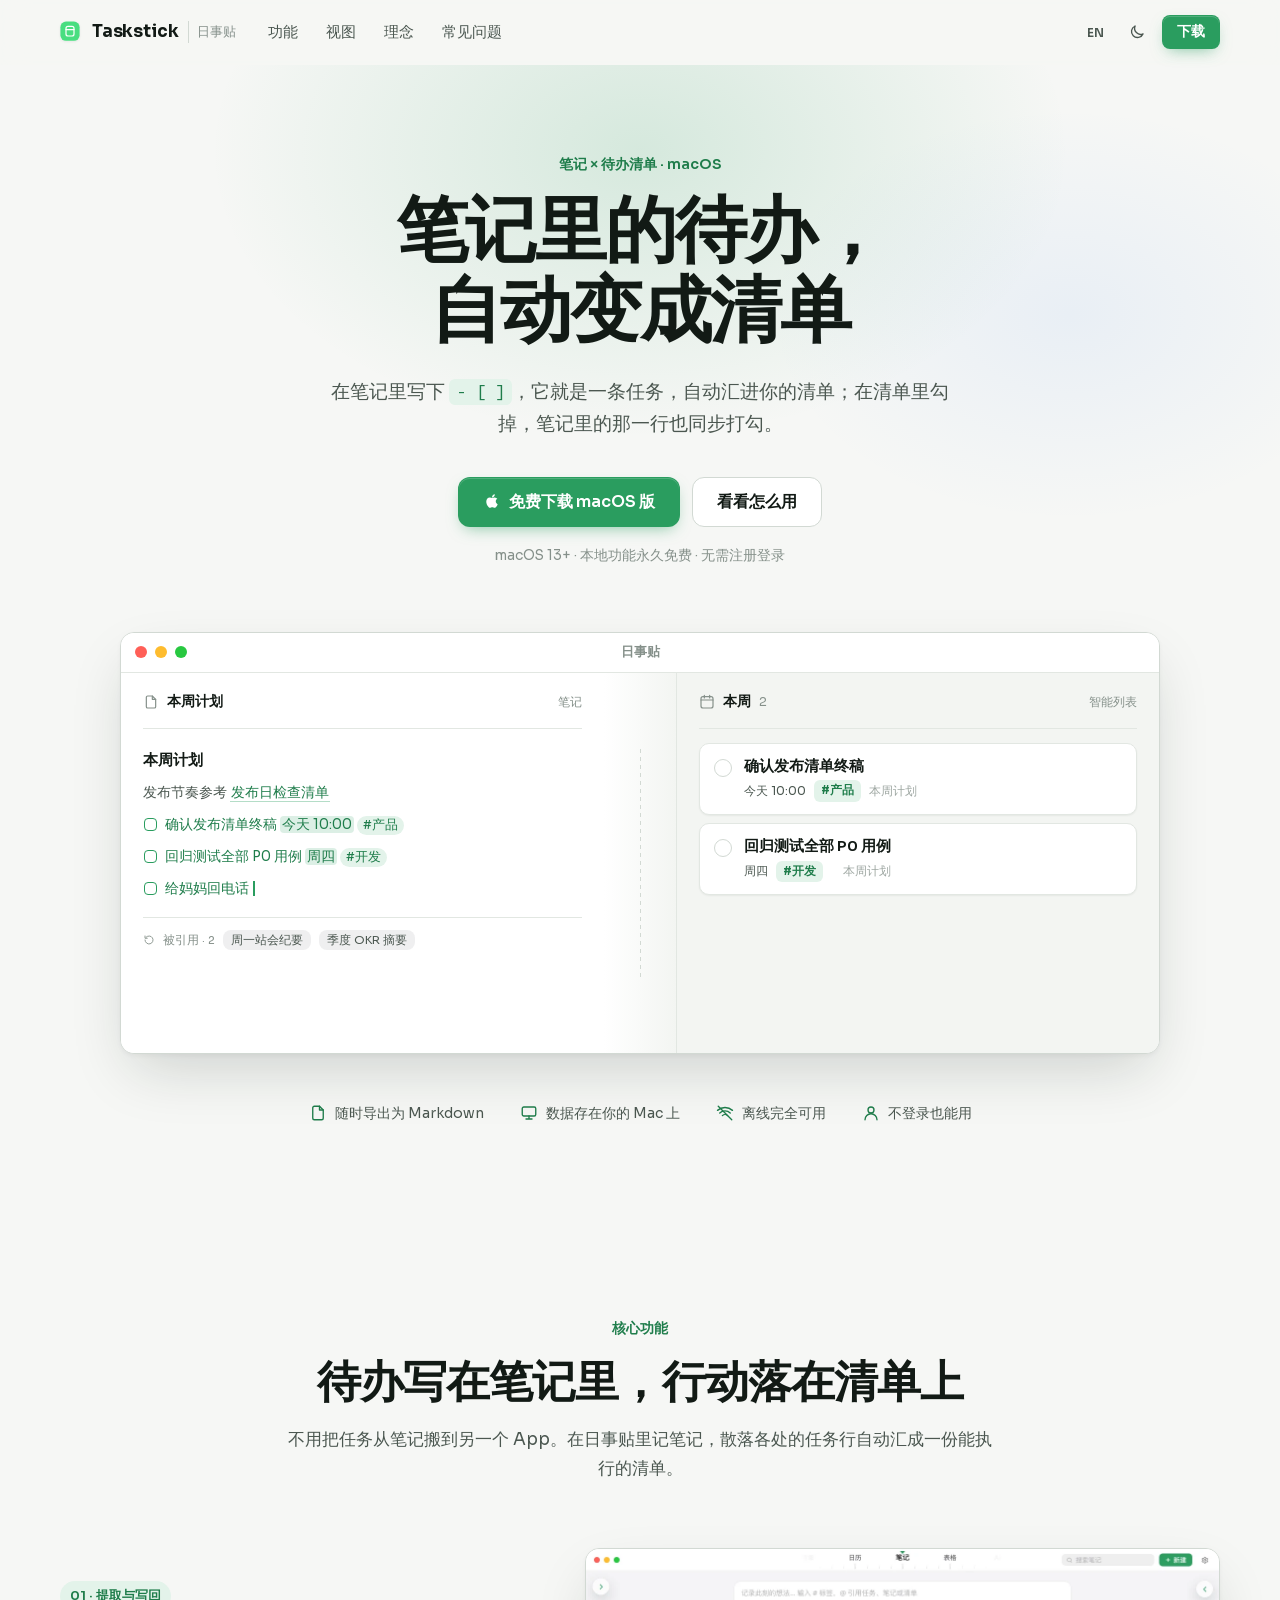
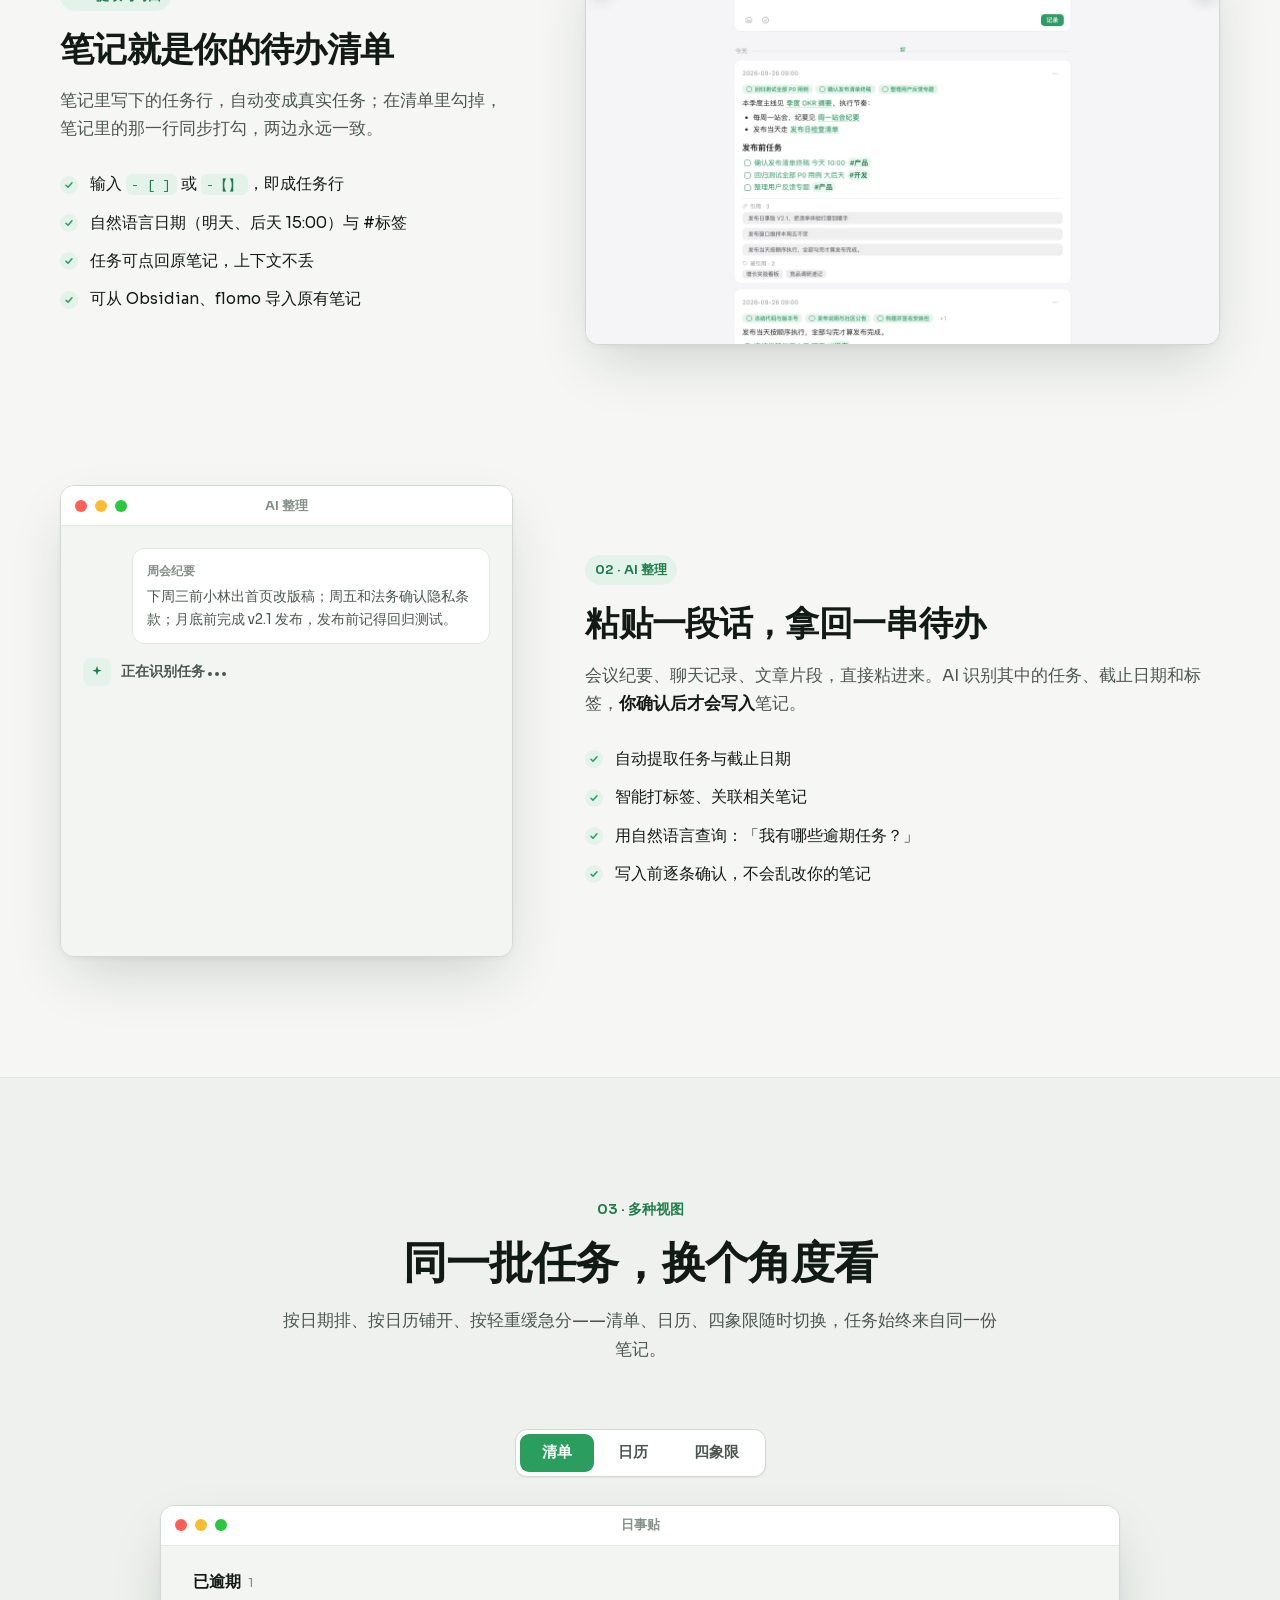
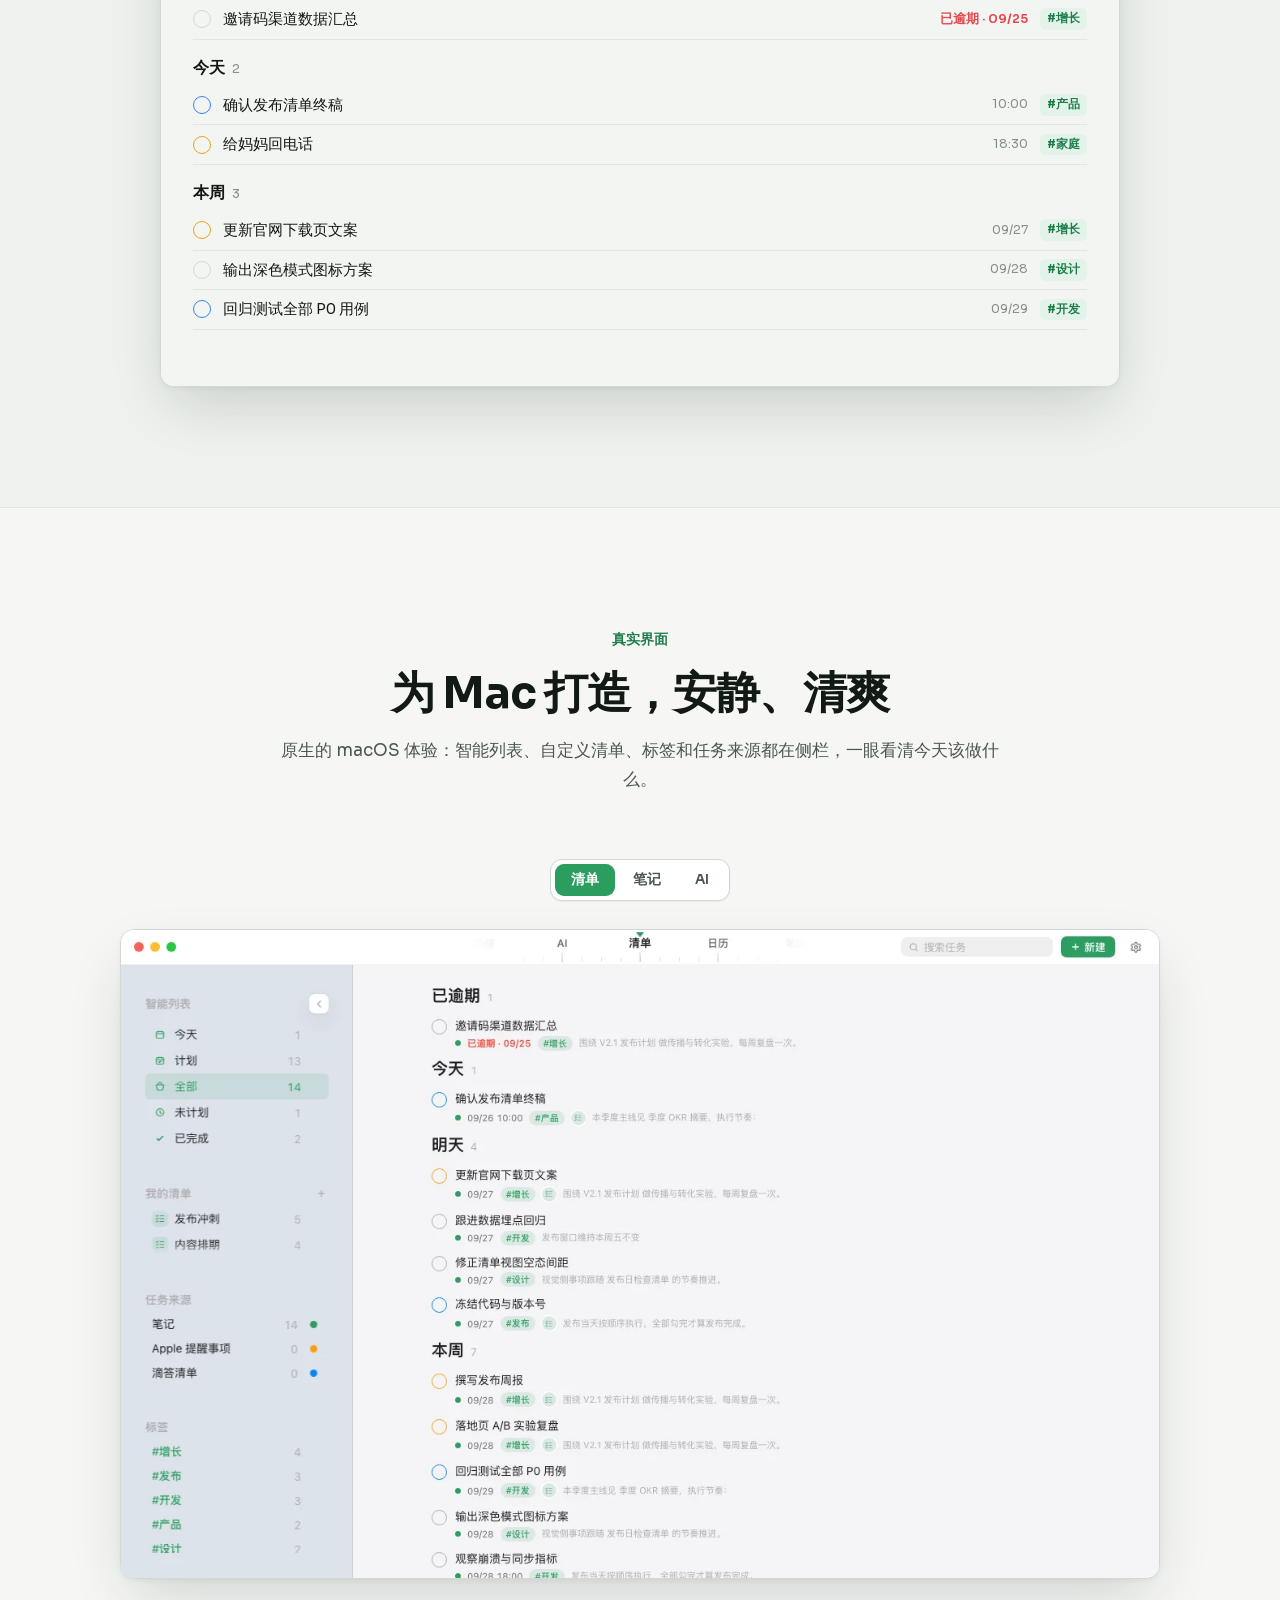
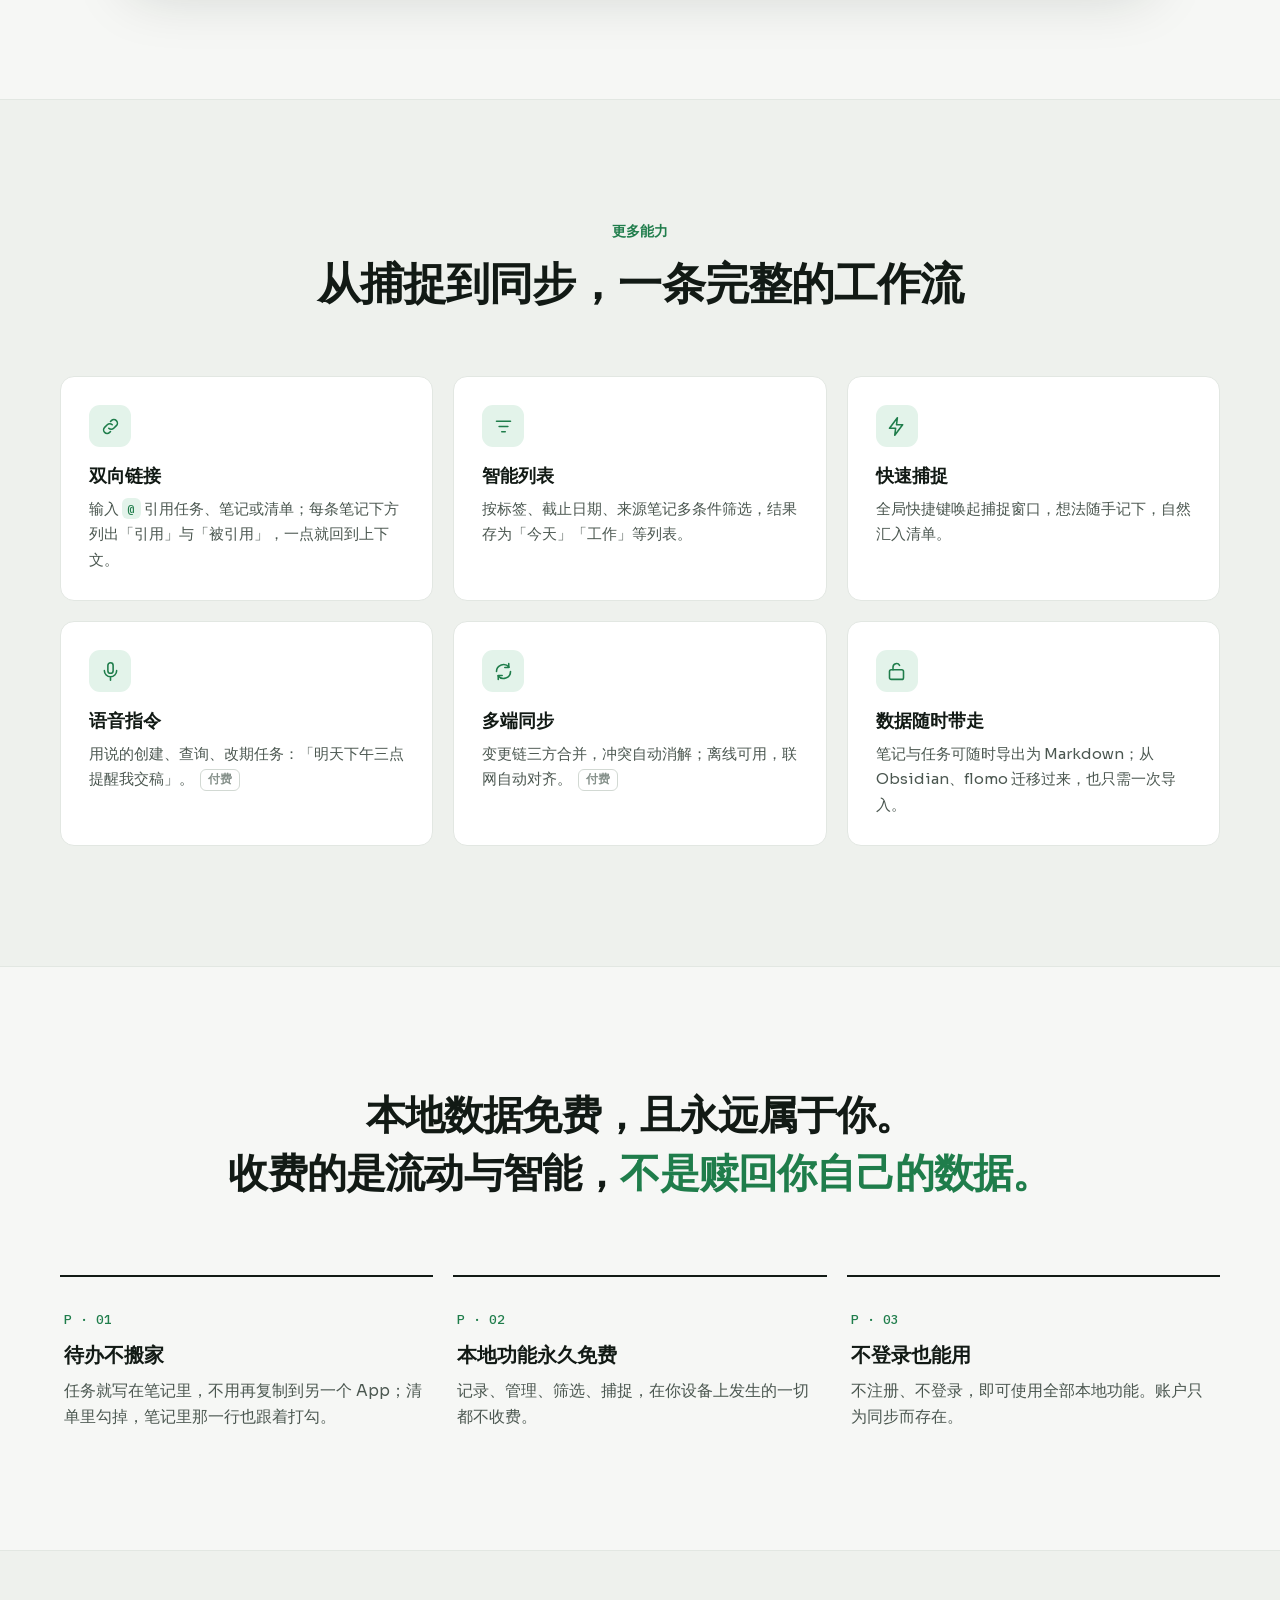
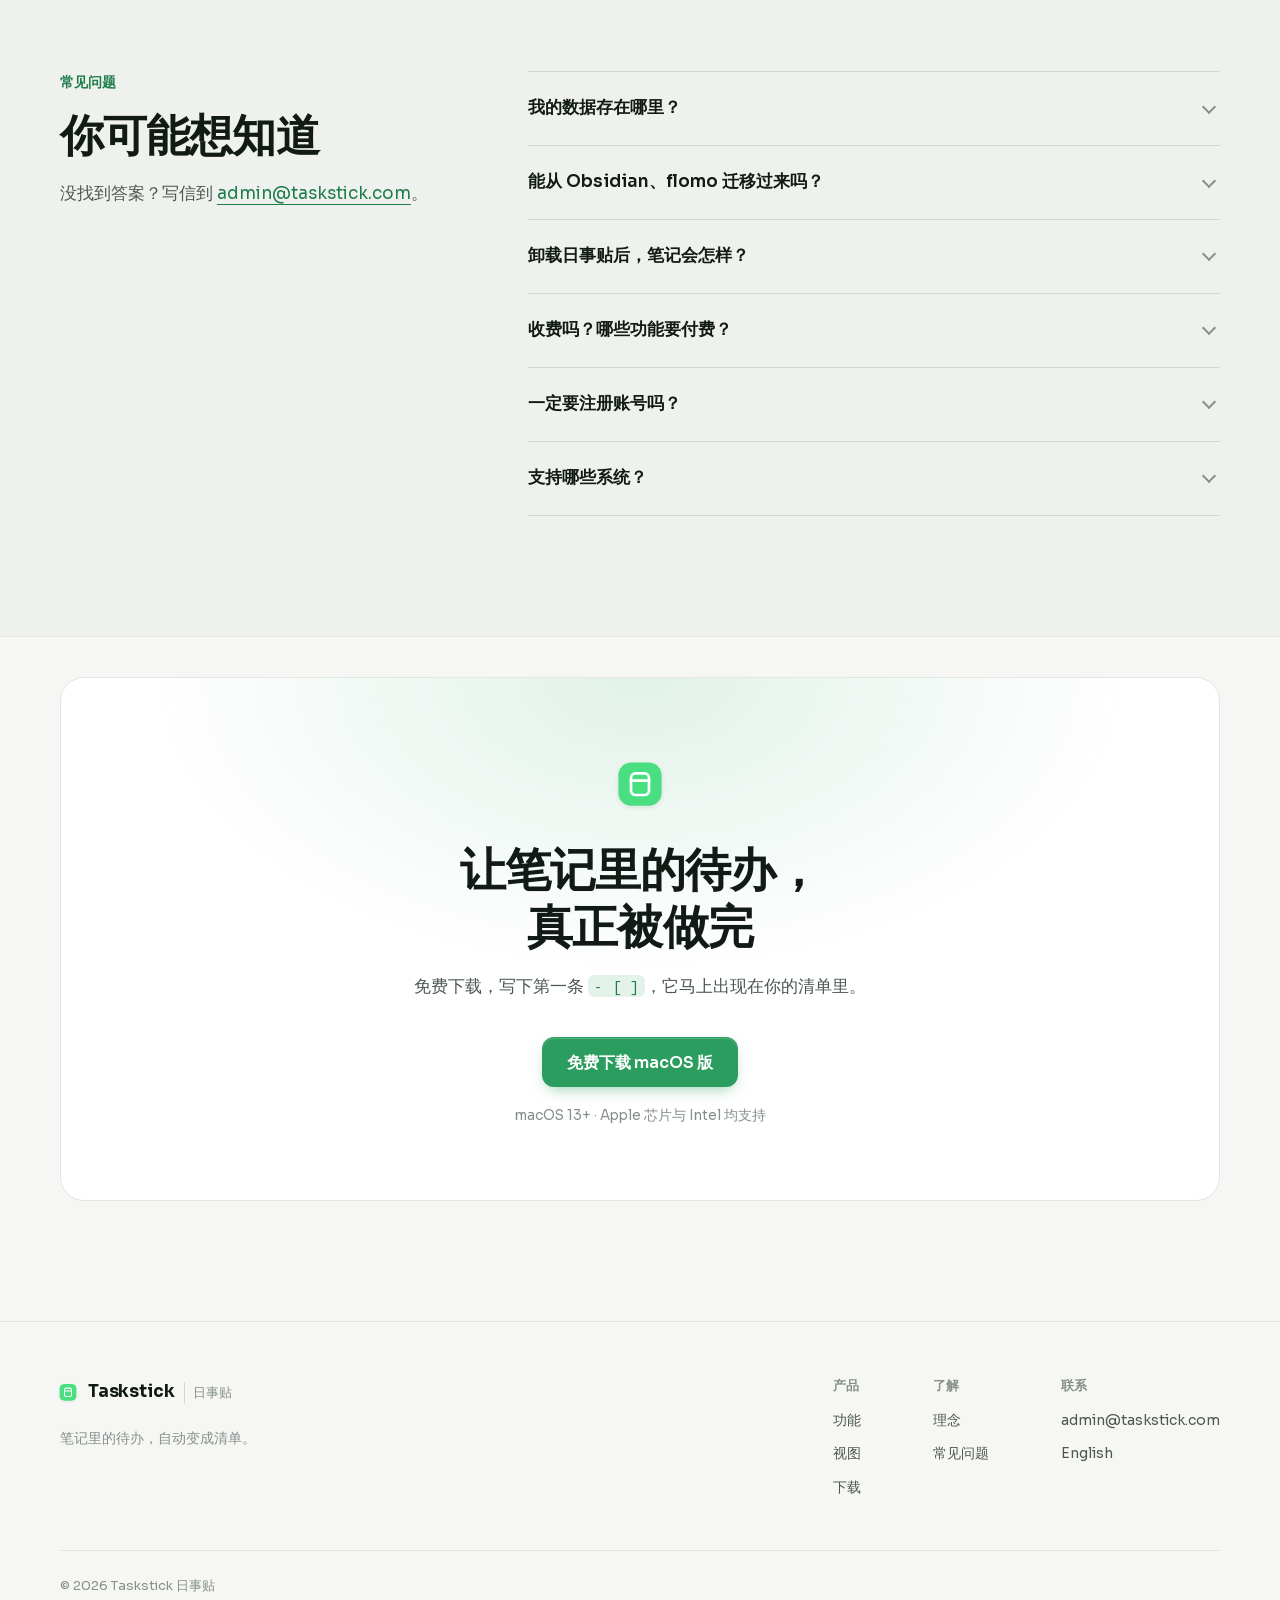
==== commit d90be545: "feat: 定位文案迭代为「笔记 × 待办」 - hero 与 meta 从「读取 Markdown 笔记库」改为「在笔记里写下 - [ ]」：应用内笔记、@ 双链、Backlinks 演示 - 卖点" ====
--- a/zh/index.html
+++ b/zh/index.html
@@ -4,8 +4,8 @@
 <meta charset="UTF-8" />
 <meta name="viewport" content="width=device-width, initial-scale=1.0" />
 <title>日事贴 Taskstick — 笔记里的待办，自动变成清单</title>
-<meta name="description" content="写进 Markdown 笔记的 “- [ ]” 任务行，自动提取、汇成清单，勾选即写回笔记。AI 整理待办，清单 / 日历 / 四象限多种视图。本地优先，本地功能永久免费。" />
-<meta name="keywords" content="Taskstick,日事贴,Markdown 待办,笔记任务管理,任务提取,AI 整理,待办清单,四象限,日历,本地优先,macOS,双链" />
+<meta name="description" content="在笔记里写下 “- [ ]” 即成任务，自动汇成清单，勾选即同步回笔记。@ 双向链接、AI 整理待办，清单 / 日历 / 四象限多种视图。本地优先，本地功能永久免费。" />
+<meta name="keywords" content="Taskstick,日事贴,笔记待办,笔记任务管理,Markdown 导出,Obsidian 导入,任务提取,AI 整理,待办清单,四象限,日历,本地优先,macOS,双链" />
 <meta name="author" content="Taskstick" />
 <link rel="canonical" href="https://taskstick.com/zh/" />
 <link rel="alternate" hreflang="zh-CN" href="https://taskstick.com/zh/" />
@@ -13,11 +13,11 @@
 <meta property="og:type" content="website" />
 <meta property="og:site_name" content="Taskstick 日事贴" />
 <meta property="og:title" content="日事贴 Taskstick — 笔记里的待办，自动变成清单" />
-<meta property="og:description" content="Markdown 笔记里的 “- [ ]” 自动汇成清单，勾选即写回笔记。本地优先，本地功能永久免费。" />
+<meta property="og:description" content="笔记里的 “- [ ]” 自动汇成清单，勾选即同步回笔记。本地优先，本地功能永久免费。" />
 <meta property="og:locale" content="zh_CN" />
 <meta name="twitter:card" content="summary" />
 <meta name="twitter:title" content="日事贴 Taskstick — 笔记里的待办，自动变成清单" />
-<meta name="twitter:description" content="Markdown 笔记里的 “- [ ]” 自动汇成清单，勾选即写回笔记。本地优先。" />
+<meta name="twitter:description" content="笔记里的 “- [ ]” 自动汇成清单，勾选即同步回笔记。本地优先。" />
 <meta name="theme-color" media="(prefers-color-scheme: dark)" content="#0b0e0c" />
 <meta name="theme-color" media="(prefers-color-scheme: light)" content="#f6f7f5" />
 <link rel="icon" type="image/svg+xml" href="../assets/img/favicon.svg" />
@@ -36,7 +36,7 @@
   "name": "日事贴 Taskstick",
   "operatingSystem": "macOS",
   "applicationCategory": "ProductivityApplication",
-  "description": "日事贴读取你的 Markdown 笔记库，把 “- [ ]” 任务行提取成任务、汇成清单，勾选即写回笔记。AI 整理待办，清单 / 日历 / 四象限视图，双向链接，本地优先，本地功能永久免费、无需登录。",
+  "description": "在日事贴的笔记里写下 “- [ ]” 即成任务，自动汇成清单，勾选即同步回笔记。@ 双向链接，AI 整理待办，清单 / 日历 / 四象限视图；支持从 Obsidian、flomo 导入，随时导出为 Markdown。本地优先，本地功能永久免费、无需登录。",
   "inLanguage": "zh-CN",
   "offers": { "@type": "Offer", "price": "0", "priceCurrency": "CNY", "description": "本地功能永久免费；同步与 AI 等为付费增值" }
 }
@@ -74,9 +74,9 @@
 <!-- ================= Hero ================= -->
 <section class="hero" id="top">
   <div class="container hero-copy">
-    <p class="eyebrow reveal">Markdown 笔记 × 待办清单 · macOS</p>
+    <p class="eyebrow reveal">笔记 × 待办清单 · macOS</p>
     <h1 class="reveal" style="--d:.06s">笔记里的待办，<br>自动变成清单</h1>
-    <p class="lede reveal" style="--d:.12s">在任意 Markdown 笔记里写下 <code>- [ ]</code>，日事贴把它提取成任务、汇进你的清单；在清单里勾掉，笔记同步写成 <code>- [x]</code>。</p>
+    <p class="lede reveal" style="--d:.12s">在笔记里写下 <code>- [ ]</code>，它就是一条任务，自动汇进你的清单；在清单里勾掉，笔记里的那一行也同步打勾。</p>
     <div class="cta-row reveal" style="--d:.18s">
       <a class="btn btn-primary btn-lg" href="download.html">
         <svg viewBox="0 0 24 24" aria-hidden="true" class="apple"><path d="M17.05 20.28c-.98.95-2.05.8-3.08.35-1.09-.46-2.09-.48-3.24 0-1.44.62-2.2.44-3.06-.35C2.79 15.25 3.51 7.59 9.05 7.31c1.35.07 2.29.74 3.08.8 1.18-.24 2.31-.93 3.57-.84 1.51.12 2.65.72 3.4 1.8-3.12 1.87-2.38 5.98.48 7.13-.57 1.5-1.31 2.99-2.53 4.09zM12.03 7.25c-.15-2.23 1.66-4.07 3.74-4.25.29 2.58-2.34 4.5-3.74 4.25z"/></svg>
@@ -97,16 +97,16 @@
         <div class="pane pane-note">
           <div class="pane-head">
             <svg viewBox="0 0 24 24"><path d="M14 3H7a2 2 0 0 0-2 2v14a2 2 0 0 0 2 2h10a2 2 0 0 0 2-2V8z"/><path d="M14 3v5h5"/></svg>
-            本周计划.md
+            本周计划
             <span class="pane-sub">笔记</span>
           </div>
           <div class="md">
-            <div class="md-line md-h"># 本周计划</div>
-            <div class="md-line md-p">首页改版进入最后一周，按顺序推进。</div>
-            <div class="md-line md-task" data-id="a"><span class="md-box">- [ ]</span> 确认发布清单终稿 <span class="md-date">今天 10:00</span> <span class="md-tag">#产品</span></div>
-            <div class="md-line md-task" data-id="b"><span class="md-box">- [ ]</span> 回归测试全部 P0 用例 <span class="md-date">周四</span> <span class="md-tag">#开发</span></div>
-            <div class="md-line md-task md-new" data-id="c"><template><span class="md-box">- [ ]</span> 给妈妈回电话 <span class="md-date">周五</span> <span class="md-tag">#家庭</span></template><span class="md-typed"></span><span class="caret"></span></div>
-            <div class="md-line md-p md-faint">参考 [[发布日检查清单]]</div>
+            <div class="md-line md-h">本周计划</div>
+            <div class="md-line md-p">发布节奏参考 <span class="noteref">发布日检查清单</span></div>
+            <div class="md-line md-task" data-id="a"><span class="nt">确认发布清单终稿 <span class="md-date">今天 10:00</span></span> <span class="md-tag">#产品</span></div>
+            <div class="md-line md-task" data-id="b"><span class="nt">回归测试全部 P0 用例 <span class="md-date">周四</span></span> <span class="md-tag">#开发</span></div>
+            <div class="md-line md-task md-new" data-id="c"><template><span class="nt">给妈妈回电话 <span class="md-date">周五</span></span> <span class="md-tag">#家庭</span></template><span class="md-typed"></span><span class="caret"></span></div>
+            <div class="md-refs"><svg viewBox="0 0 24 24" fill="none" stroke="currentColor" stroke-width="2" stroke-linecap="round"><path d="M4 12a8 8 0 1 0 2.3-5.7"/><path d="M4 4v4.5h4.5"/></svg>被引用 · 2<span class="refchip">周一站会纪要</span><span class="refchip">季度 OKR 摘要</span></div>
           </div>
         </div>
 
@@ -126,26 +126,26 @@
           <ul class="tlist">
             <li data-id="a">
               <span class="check"></span>
-              <div><b>确认发布清单终稿</b><small><em>今天 10:00</em><span class="tag">#产品</span><span class="src">本周计划.md</span></small></div>
+              <div><b>确认发布清单终稿</b><small><em>今天 10:00</em><span class="tag">#产品</span><span class="src">本周计划</span></small></div>
             </li>
             <li data-id="b">
               <span class="check"></span>
-              <div><b>回归测试全部 P0 用例</b><small><em>周四</em><span class="tag">#开发</span><span class="src">本周计划.md</span></small></div>
+              <div><b>回归测试全部 P0 用例</b><small><em>周四</em><span class="tag">#开发</span><span class="src">本周计划</span></small></div>
             </li>
             <li data-id="c" class="is-new">
               <span class="check"></span>
-              <div><b>给妈妈回电话</b><small><em>周五</em><span class="tag">#家庭</span><span class="src">本周计划.md</span></small></div>
+              <div><b>给妈妈回电话</b><small><em>周五</em><span class="tag">#家庭</span><span class="src">本周计划</span></small></div>
             </li>
           </ul>
         </div>
       </div>
       <svg class="pointer" viewBox="0 0 24 24" aria-hidden="true"><path d="M5 3l14 8-6 1.5L10 19z"/></svg>
-      <div class="toast" aria-hidden="true"><svg viewBox="0 0 24 24"><path d="M5 12.5l4.5 4.5L19 7.5"/></svg>已写回 本周计划.md</div>
+      <div class="toast" aria-hidden="true"><svg viewBox="0 0 24 24"><path d="M5 12.5l4.5 4.5L19 7.5"/></svg>已同步回 本周计划</div>
     </div>
   </div>
 
   <div class="container trust">
-    <span><svg viewBox="0 0 24 24"><path d="M14 3H7a2 2 0 0 0-2 2v14a2 2 0 0 0 2 2h10a2 2 0 0 0 2-2V8z"/><path d="M14 3v5h5"/></svg>纯 .md 文件，不锁定</span>
+    <span><svg viewBox="0 0 24 24"><path d="M14 3H7a2 2 0 0 0-2 2v14a2 2 0 0 0 2 2h10a2 2 0 0 0 2-2V8z"/><path d="M14 3v5h5"/></svg>随时导出为 Markdown</span>
     <span><svg viewBox="0 0 24 24"><rect x="3" y="4" width="18" height="12" rx="2"/><path d="M8 20h8M12 16v4"/></svg>数据存在你的 Mac 上</span>
     <span><svg viewBox="0 0 24 24"><path d="M2 8.5a15 15 0 0 1 20 0M5 12a10 10 0 0 1 14 0M8.5 15.5a5 5 0 0 1 7 0"/><path d="M3 3l18 18"/></svg>离线完全可用</span>
     <span><svg viewBox="0 0 24 24"><circle cx="12" cy="8" r="4"/><path d="M4 21a8 8 0 0 1 16 0"/></svg>不登录也能用</span>
@@ -158,19 +158,19 @@
     <div class="section-head reveal">
       <p class="eyebrow">核心功能</p>
       <h2>待办写在笔记里，行动落在清单上</h2>
-      <p class="sec-desc">不用把任务从笔记搬到另一个 App。日事贴读取你的笔记库，把散落各处的任务行汇成一份能执行的清单。</p>
+      <p class="sec-desc">不用把任务从笔记搬到另一个 App。在日事贴里记笔记，散落各处的任务行自动汇成一份能执行的清单。</p>
     </div>
 
     <div class="feature">
       <div class="feature-copy reveal">
         <span class="kicker">01 · 提取与写回</span>
         <h3>笔记就是你的待办清单</h3>
-        <p>写在任意 .md 笔记里的任务行，自动变成真实任务；在清单里勾掉，笔记里的 <code>- [ ]</code> 同步写成 <code>- [x]</code>，两边永远一致。</p>
+        <p>笔记里写下的任务行，自动变成真实任务；在清单里勾掉，笔记里的那一行同步打勾，两边永远一致。</p>
         <ul class="ticks">
-          <li>整库扫描，或只跟踪指定文件夹</li>
-          <li>支持内联日期、#标签、循环语法</li>
+          <li>输入 <code>- [ ]</code> 或 <code>-【】</code>，即成任务行</li>
+          <li>自然语言日期（明天、后天 15:00）与 #标签</li>
           <li>任务可点回原笔记，上下文不丢</li>
-          <li>笔记仍是纯文本，Obsidian、思源等工具随时能打开</li>
+          <li>可从 Obsidian、flomo 导入原有笔记</li>
         </ul>
       </div>
       <figure class="feature-media reveal" style="--d:.1s">
@@ -213,7 +213,7 @@
             </div>
             <div class="ai-actions">
               <span class="fake-btn">确认写入</span>
-              <span class="ai-dest">写入 周会纪要.md</span>
+              <span class="ai-dest">写入 周会纪要</span>
               <span class="ai-done"><svg viewBox="0 0 24 24"><path d="M5 12.5l4.5 4.5L19 7.5"/></svg>已写入 3 条任务</span>
             </div>
           </div>
@@ -326,7 +326,7 @@
       <article class="card reveal">
         <span class="card-ic"><svg viewBox="0 0 24 24"><path d="M10 14a4 4 0 0 0 5.7 0l3-3a4 4 0 0 0-5.7-5.7l-1 1"/><path d="M14 10a4 4 0 0 0-5.7 0l-3 3a4 4 0 0 0 5.7 5.7l1-1"/></svg></span>
         <h3>双向链接</h3>
-        <p>任务和笔记互相回溯，碎片连成网络，点开任务就能回到它的上下文。</p>
+        <p>输入 <code>@</code> 引用任务、笔记或清单；每条笔记下方列出「引用」与「被引用」，一点就回到上下文。</p>
       </article>
       <article class="card reveal" style="--d:.05s">
         <span class="card-ic"><svg viewBox="0 0 24 24"><path d="M4 6h16M7 12h10M10 18h4"/></svg></span>
@@ -350,8 +350,8 @@
       </article>
       <article class="card reveal" style="--d:.1s">
         <span class="card-ic"><svg viewBox="0 0 24 24"><rect x="4" y="10" width="16" height="11" rx="2"/><path d="M8 10V7a4 4 0 0 1 7.5-2"/></svg></span>
-        <h3>不被锁定</h3>
-        <p>所有内容都是纯文本 Markdown，任何编辑器都能打开，随时可以带走。</p>
+        <h3>数据随时带走</h3>
+        <p>笔记与任务可随时导出为 Markdown；从 Obsidian、flomo 迁移过来，也只需一次导入。</p>
       </article>
     </div>
   </div>
@@ -367,7 +367,7 @@
       <div class="principle reveal">
         <span class="p-num">P · 01</span>
         <h3>待办不搬家</h3>
-        <p>任务就住在你的 .md 笔记里，日事贴只做读取与汇总。卸载 App，笔记里的 <code>- [ ]</code> 一个不少。</p>
+        <p>任务就写在笔记里，不用再复制到另一个 App；清单里勾掉，笔记里那一行也跟着打勾。</p>
       </div>
       <div class="principle reveal" style="--d:.06s">
         <span class="p-num">P · 02</span>
@@ -394,15 +394,15 @@
     <div class="faq reveal">
       <details>
         <summary>我的数据存在哪里？</summary>
-        <p>存在你自己的 Mac 上。笔记就是普通的 .md 文件，日事贴只读取并在勾选时写回任务行。不开同步，数据不会离开你的设备。</p>
-      </details>
-      <details>
-        <summary>能配合 Obsidian、思源这类笔记工具用吗？</summary>
-        <p>可以。日事贴直接读取 Markdown 文件，你可以继续用原来的工具写笔记，日事贴负责把其中的任务汇成清单。</p>
+        <p>存在你自己 Mac 上的本地数据库里。不开同步，数据不会离开你的设备；也可以随时在设置里导出为 Markdown 备份。</p>
+      </details>
+      <details>
+        <summary>能从 Obsidian、flomo 迁移过来吗？</summary>
+        <p>可以。在设置里选择 Obsidian 笔记库文件夹或 flomo 导出文件，笔记、<code>- [ ]</code> 任务、#标签和 <code>[[双链]]</code> 会一并导入。导入是一次性复制，原文件保持不变。</p>
       </details>
       <details>
         <summary>卸载日事贴后，笔记会怎样？</summary>
-        <p>什么都不会变。任务一直写在你的笔记里，卸载后 <code>- [ ]</code> 和 <code>- [x]</code> 原样保留。</p>
+        <p>数据保存在你 Mac 本地，删除 App 本身不会清除它们。如果不再使用，建议先在设置里导出为 Markdown，任务会以 <code>- [ ]</code> / <code>- [x]</code> 保留，任何编辑器都能打开。</p>
       </details>
       <details>
         <summary>收费吗？哪些功能要付费？</summary>
@@ -425,7 +425,7 @@
   <div class="container cta-box reveal">
     <img src="../assets/img/taskstick-logo.svg" alt="" width="72" height="72" />
     <h2>让笔记里的待办，<br>真正被做完</h2>
-    <p>免费下载，打开你的笔记库，几秒钟就能看到汇好的清单。</p>
+    <p>免费下载，写下第一条 <code>- [ ]</code>，它马上出现在你的清单里。</p>
     <div class="cta-row">
       <a class="btn btn-primary btn-lg" href="download.html">免费下载 macOS 版</a>
     </div>
--- a/assets/css/site.css
+++ b/assets/css/site.css
@@ -226,17 +226,35 @@
 .pane-sub { margin-left: auto; font-size: 12px; font-weight: 500; color: var(--ink-3); }
 .pane-count { font-size: 12px; color: var(--ink-3); font-weight: 500; }
 
-.md { font-family: var(--mono), 'PingFang SC', sans-serif; font-size: 13.5px; line-height: 1.6; }
-.md-line { padding: 5px 8px; margin: 0 -8px; border-radius: 6px; min-height: 32px; white-space: nowrap; overflow: hidden; text-overflow: ellipsis; transition: background .4s; }
+/* 笔记渲染态：对齐 App 阅读态（复选框、日期高亮、标签胶囊、双链下划线） */
+.md { font-size: 13.5px; line-height: 1.6; }
+.md-line { position: relative; padding: 5px 8px; margin: 0 -8px; border-radius: 6px; min-height: 32px; white-space: nowrap; overflow: hidden; text-overflow: ellipsis; transition: background .4s; }
 .md-h { font-weight: 600; font-size: 15px; }
-.md-p { color: var(--ink-2); font-family: var(--font); }
-.md-faint { color: var(--ink-3); }
-.md-box { color: var(--ink-3); transition: color .3s; }
-.md-date { color: var(--blue); }
-.md-tag { color: var(--accent-text); }
+.md-p { color: var(--ink-2); }
+.noteref { color: var(--accent-text); font-weight: 500; border-bottom: 1px solid color-mix(in srgb, var(--accent) 35%, transparent); padding: 0 1px; }
+.md-task { padding-left: 30px; color: var(--accent-text); transition: background .4s, color .3s; }
+.md-task::before {
+  content: ''; position: absolute; left: 9px; top: 50%; width: 13px; height: 13px; margin-top: -7px; box-sizing: border-box;
+  border: 1.5px solid var(--accent); border-radius: 4px; transition: background .25s, border-color .25s;
+}
+.md-task::after {
+  content: ''; position: absolute; left: 13.5px; top: 50%; width: 4px; height: 7px; margin-top: -6px;
+  border: solid #fff; border-width: 0 1.7px 1.7px 0; transform: rotate(45deg); opacity: 0; transition: opacity .2s;
+}
+.md-new:not(.has-box) { padding-left: 8px; }
+.md-new:not(.has-box)::before { display: none; }
+.md-new.is-raw .md-typed { font-family: var(--mono); color: var(--ink-3); }
+.md-date { background: color-mix(in srgb, var(--accent) 16%, transparent); border-radius: 4px; padding: 0 2px; }
+.md-tag { display: inline-block; padding: 0 6px; border-radius: 999px; background: var(--accent-soft); color: var(--accent-text); font-weight: 500; font-size: 12.5px; line-height: 1.55; }
 .md-task.is-done { color: var(--ink-3); }
-.md-task.is-done .md-box { color: var(--accent-text); font-weight: 500; }
+.md-task.is-done .nt { text-decoration: line-through; }
+.md-task.is-done::before { background: var(--ink-3); border-color: var(--ink-3); }
+.md-task.is-done::after { opacity: 1; }
+.md-task.is-done .md-date, .md-task.is-done .md-tag { background: rgba(120,120,128,.12); color: var(--ink-3); }
 .md-line.flash { background: var(--accent-soft); }
+.md-refs { display: flex; align-items: center; gap: 8px; overflow: hidden; margin-top: 12px; padding-top: 12px; border-top: 1px solid var(--line); font-size: 11.5px; color: var(--ink-3); white-space: nowrap; }
+.md-refs svg { width: 12px; height: 12px; }
+.md-refs .refchip { padding: 1px 8px; border-radius: 8px; background: rgba(120,120,128,.12); color: var(--ink-2); font-weight: 500; overflow: hidden; text-overflow: ellipsis; }
 .caret { display: none; width: 2px; height: 1.1em; background: var(--accent); vertical-align: -3px; margin-left: 1px; animation: blink 1s steps(1) infinite; }
 .md-new.is-typing .caret { display: inline-block; }
 @keyframes blink { 50% { opacity: 0; } }
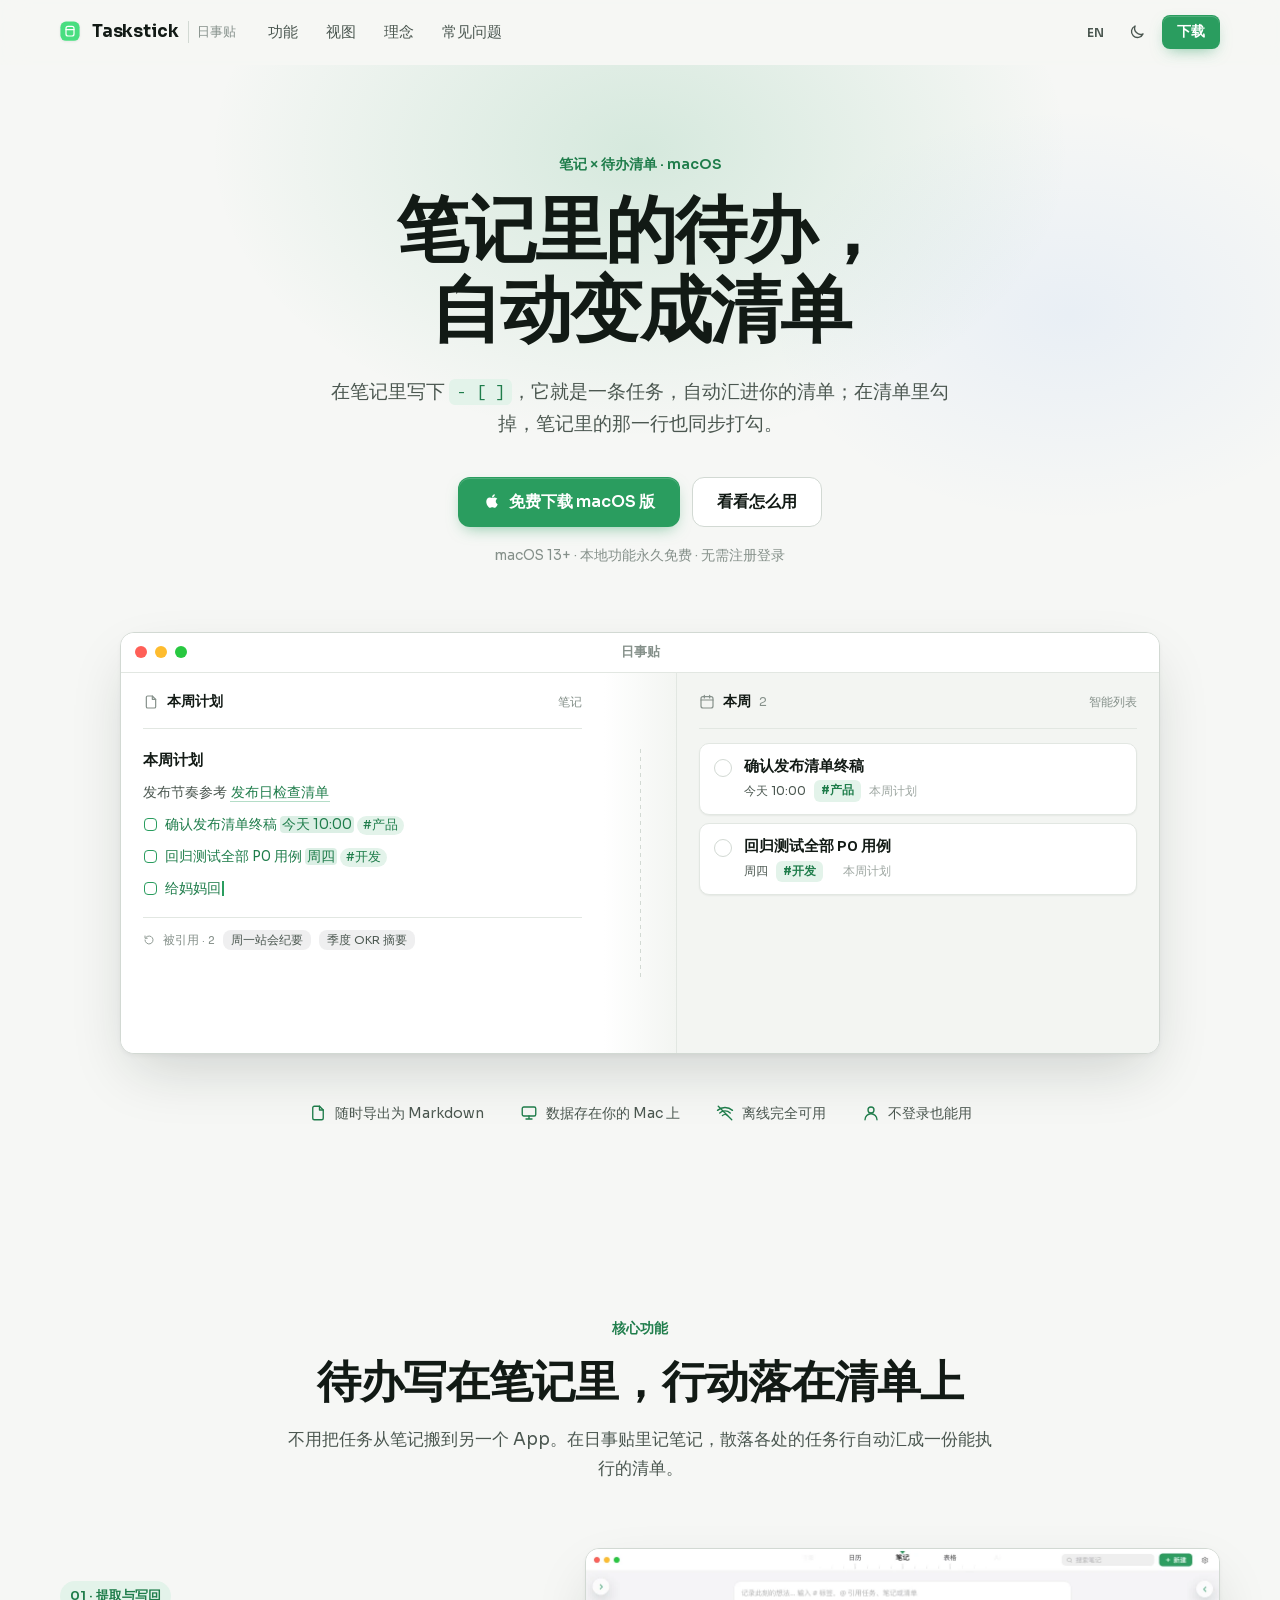
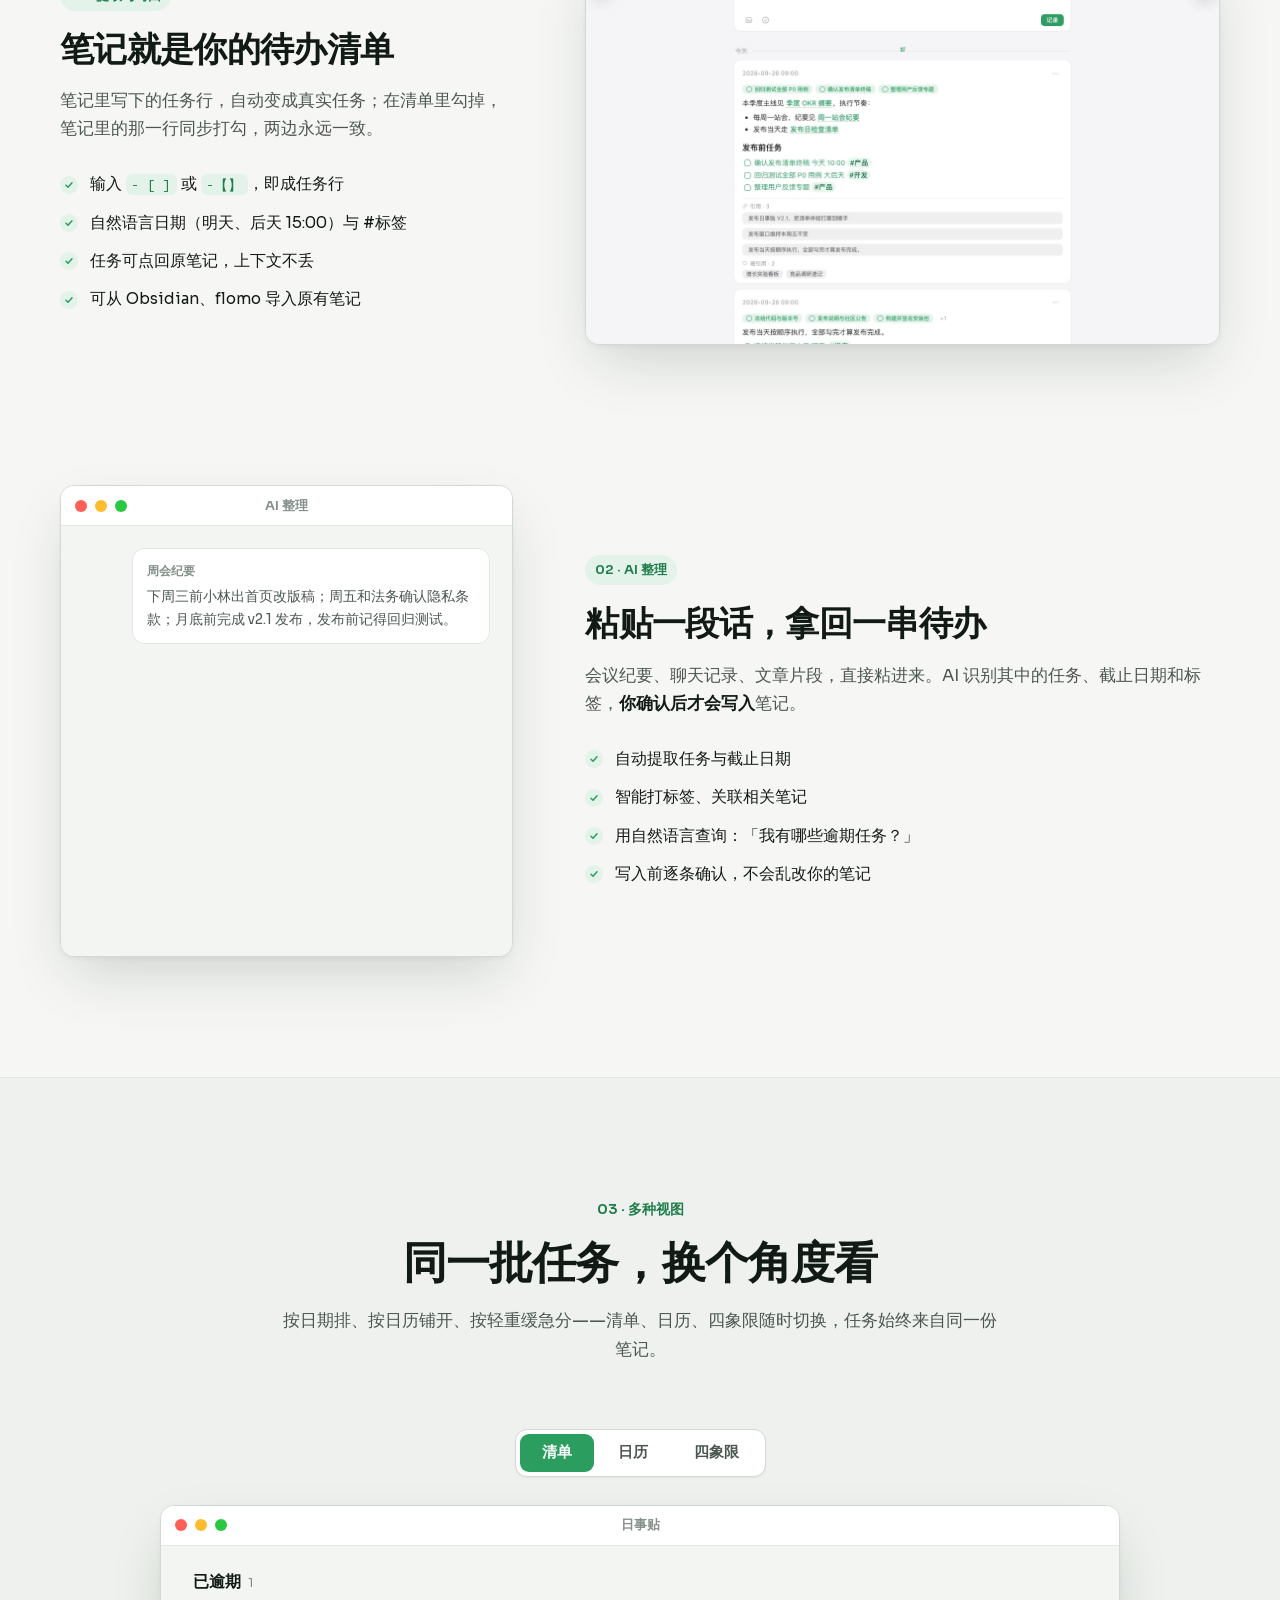
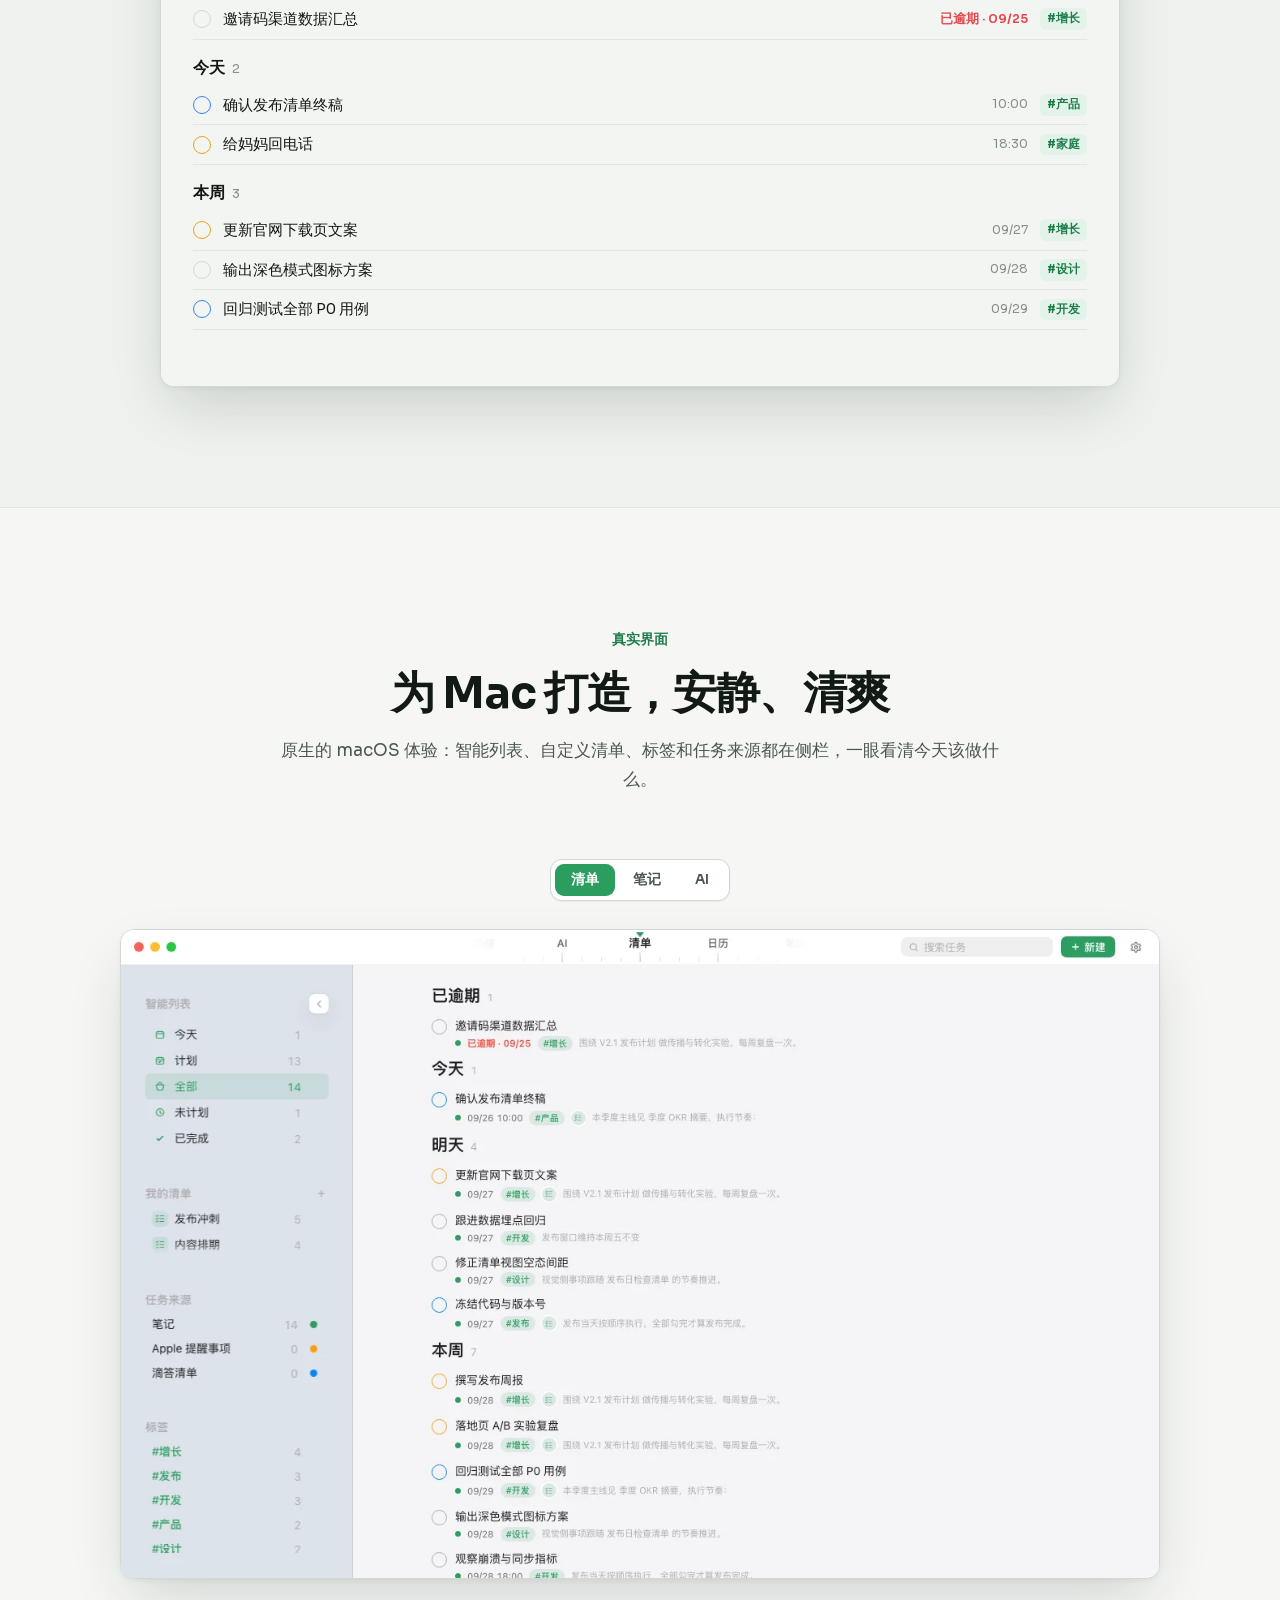
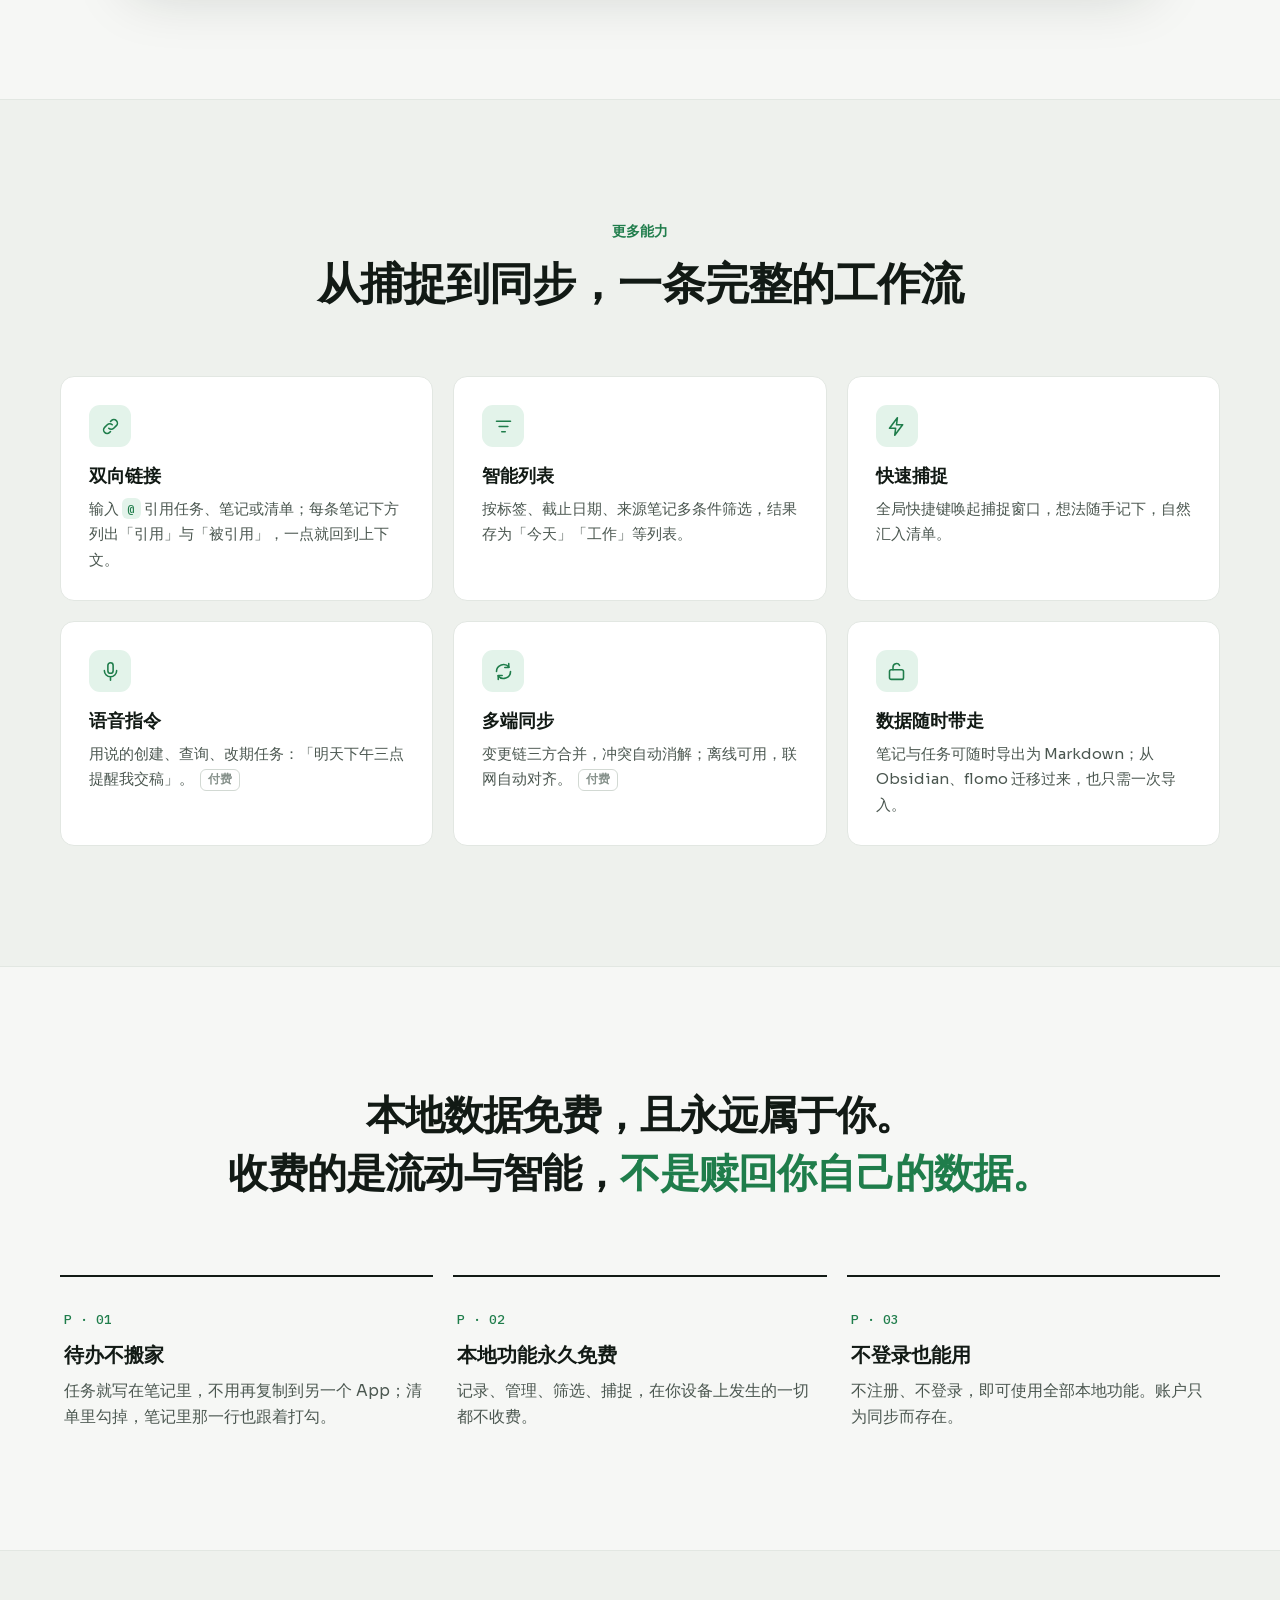
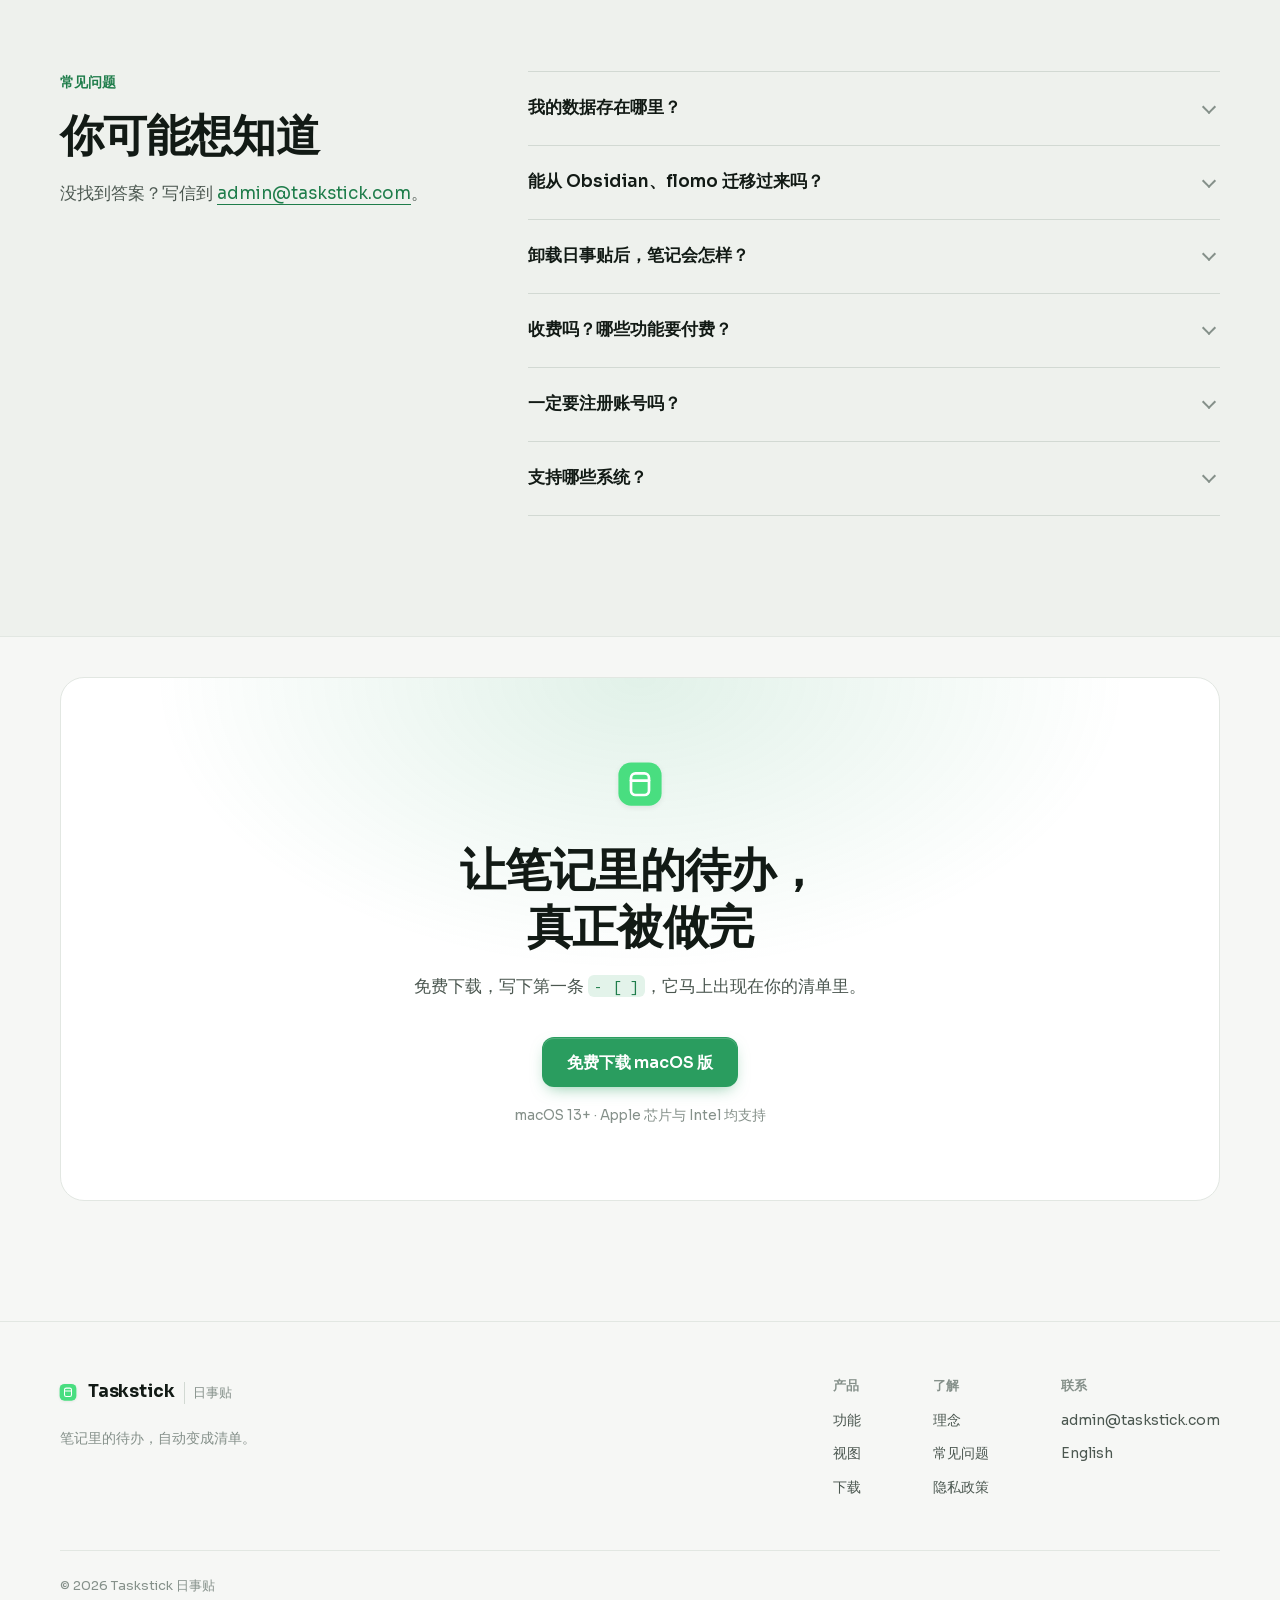
==== commit d37e4e9a: "feat: 新增中英文隐私政策页面并接入页脚与部署白名单" ====
--- a/zh/index.html
+++ b/zh/index.html
@@ -452,6 +452,7 @@
         <h4>了解</h4>
         <a href="#principles">理念</a>
         <a href="#faq">常见问题</a>
+        <a href="privacy.html">隐私政策</a>
       </div>
       <div>
         <h4>联系</h4>
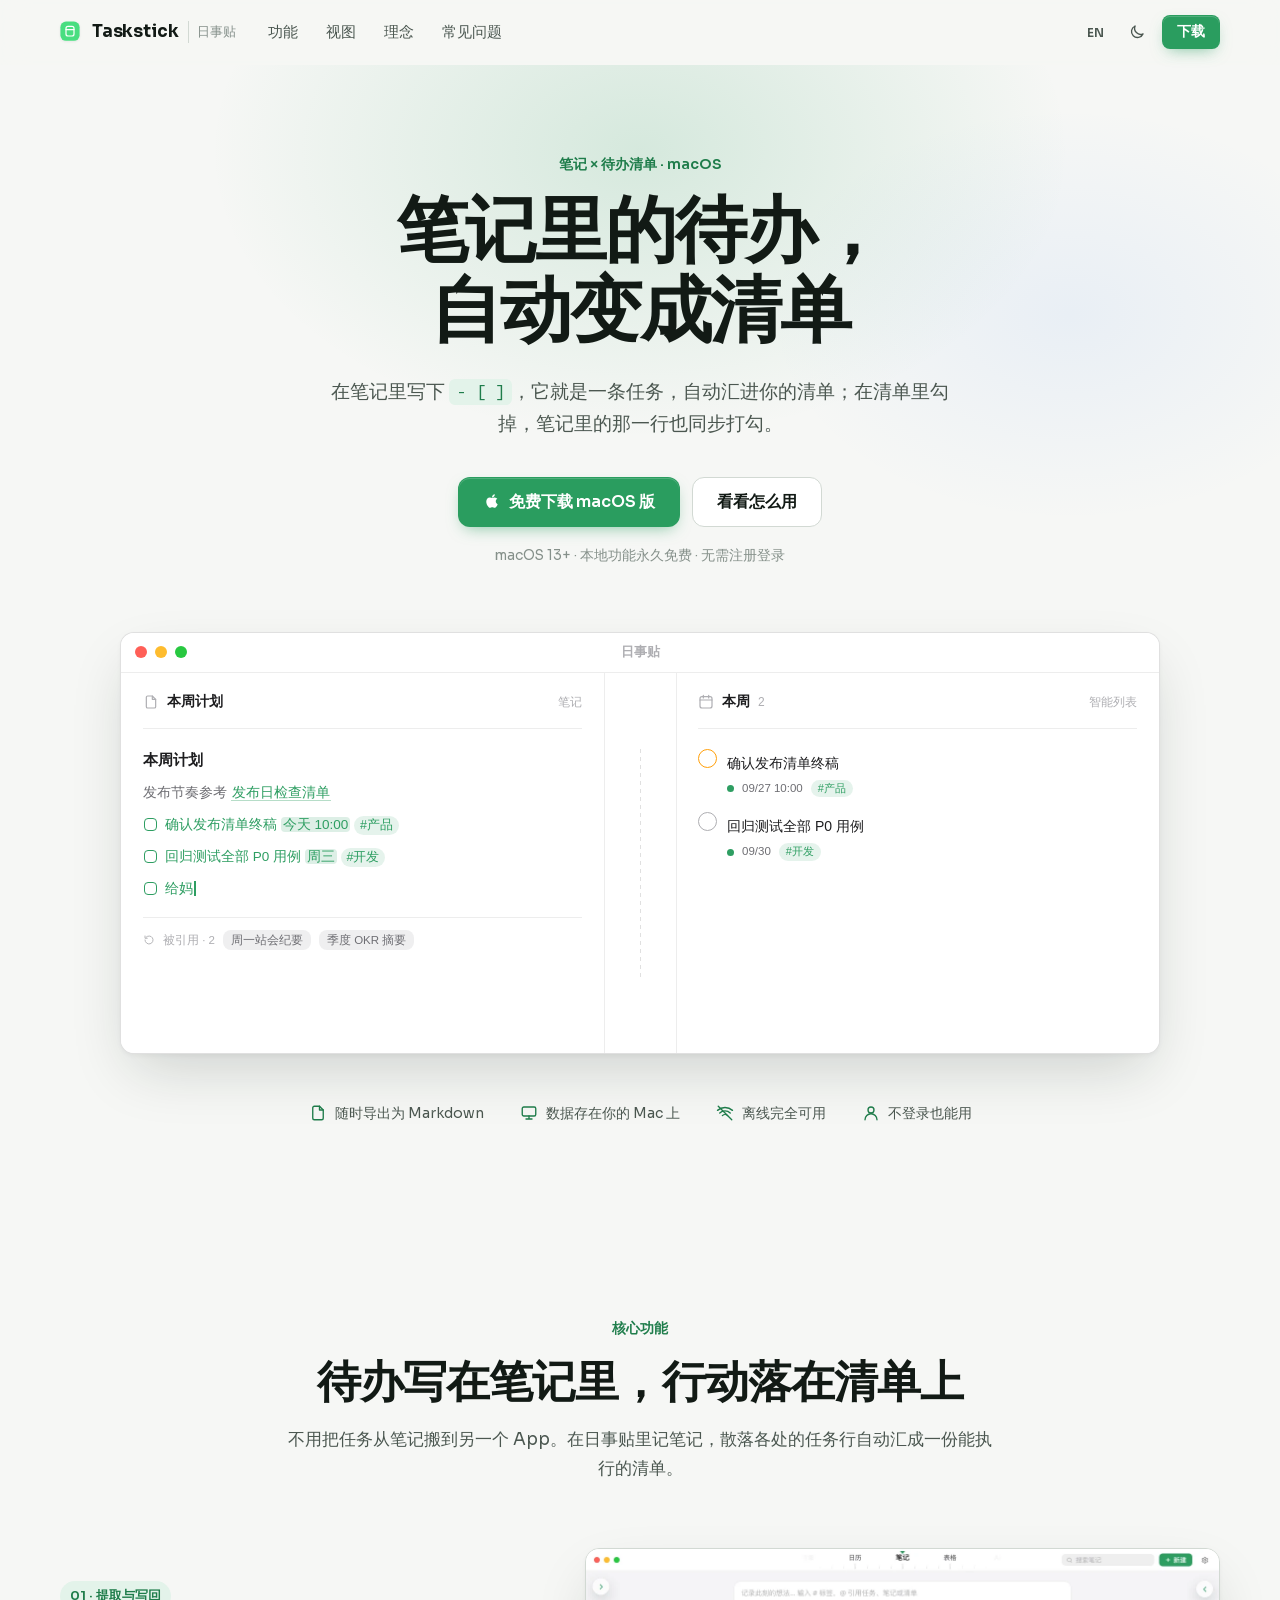
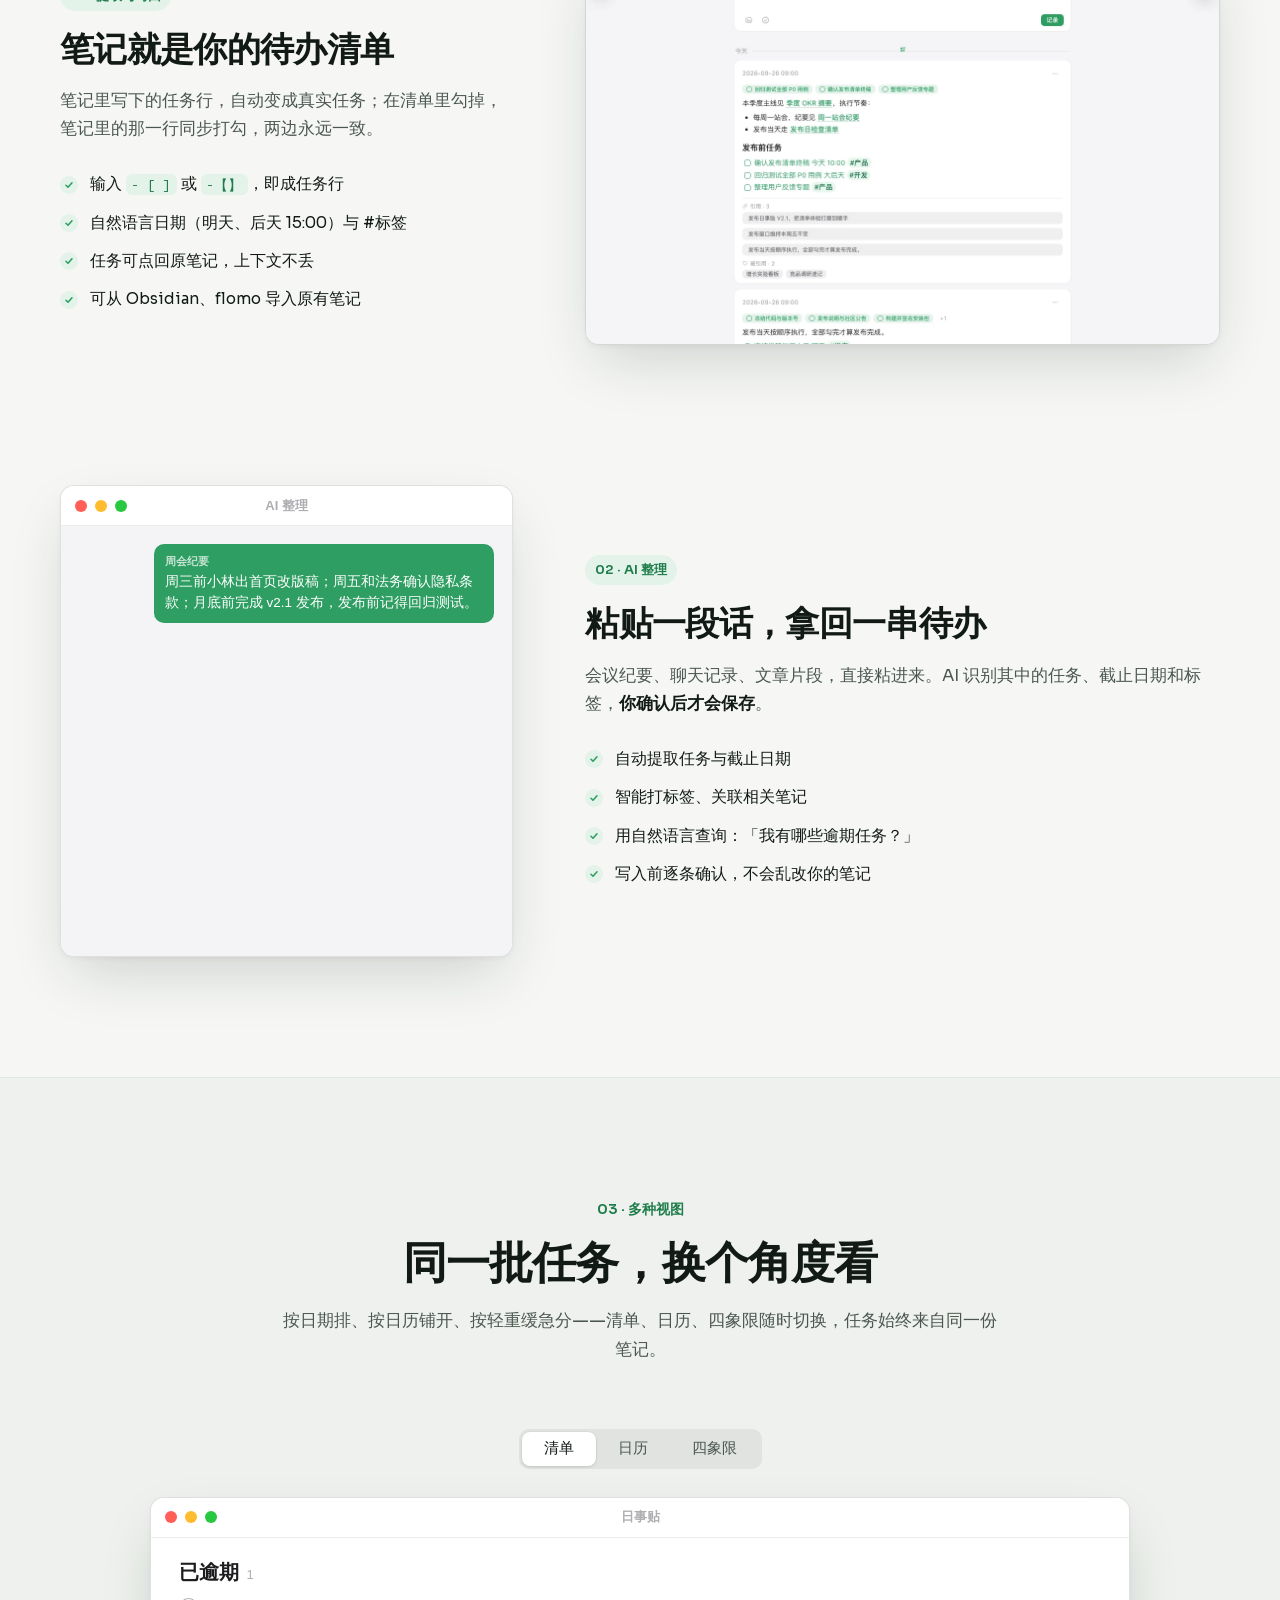
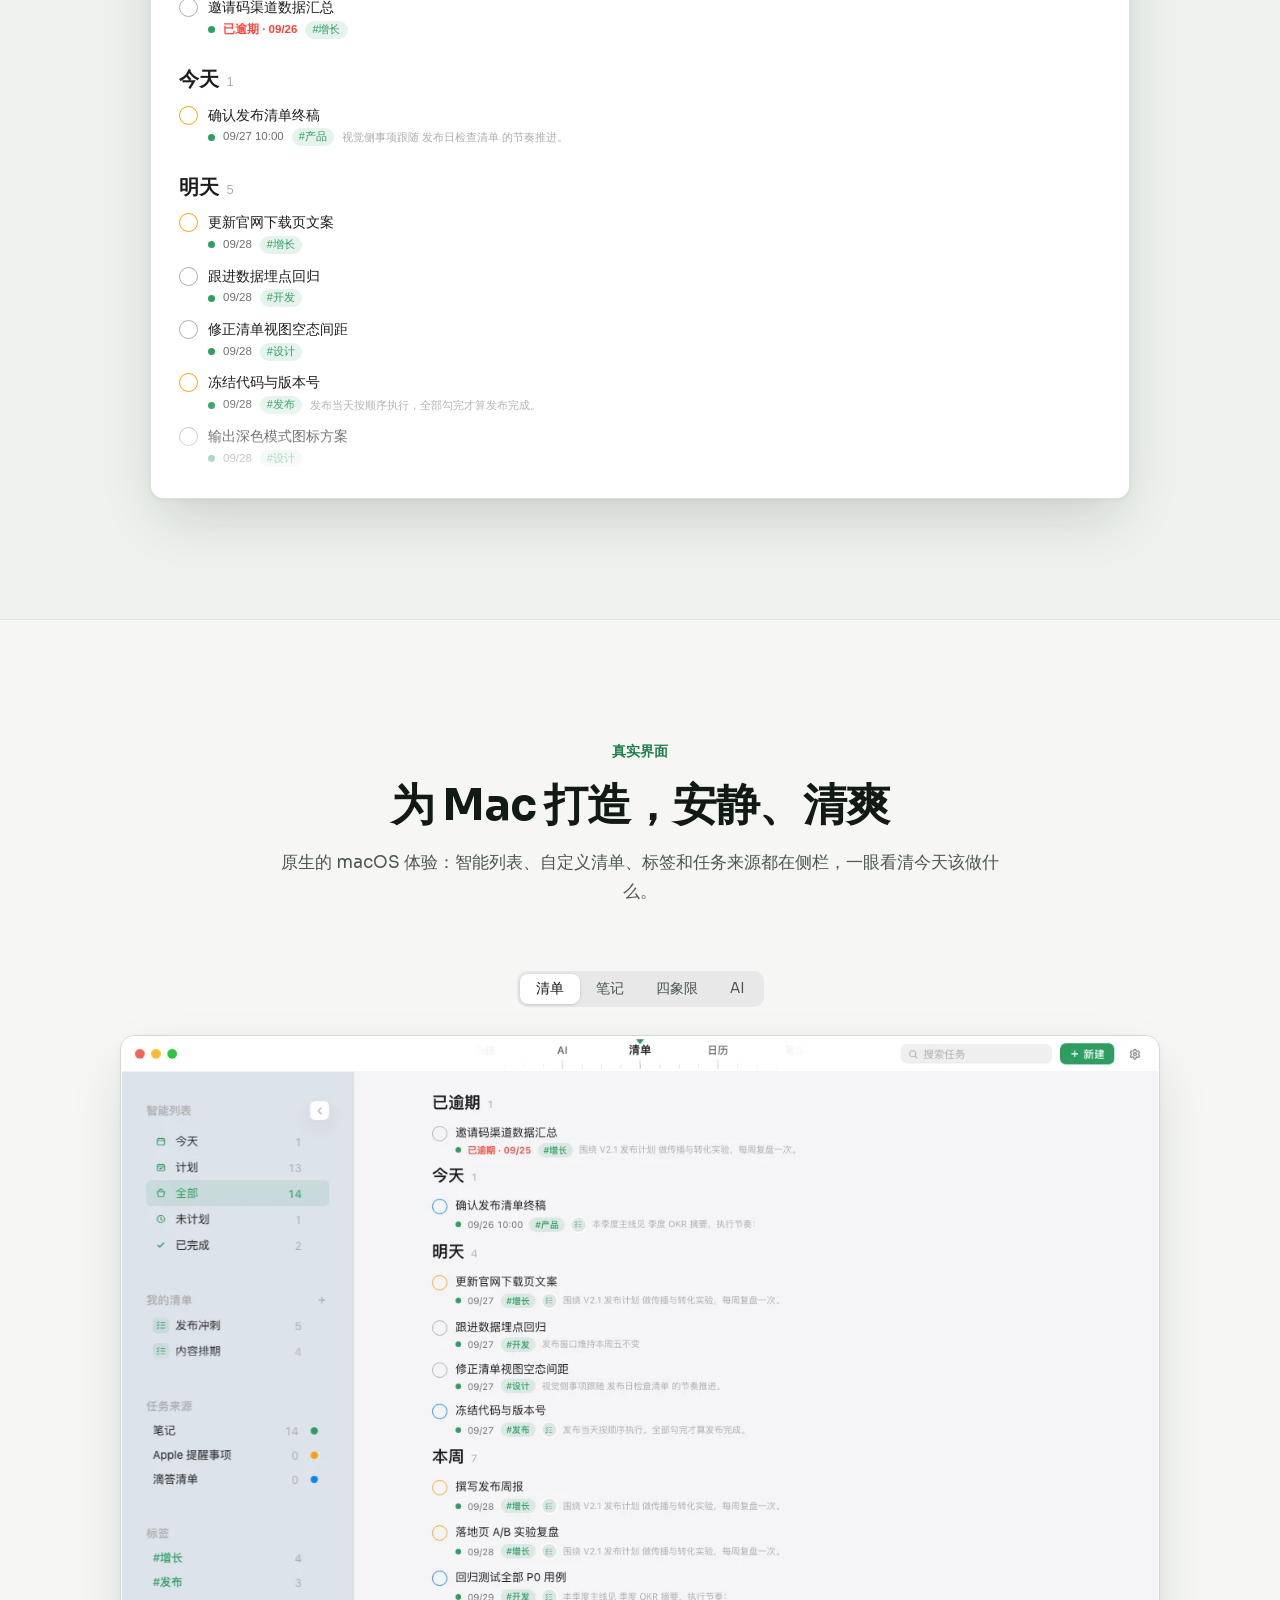
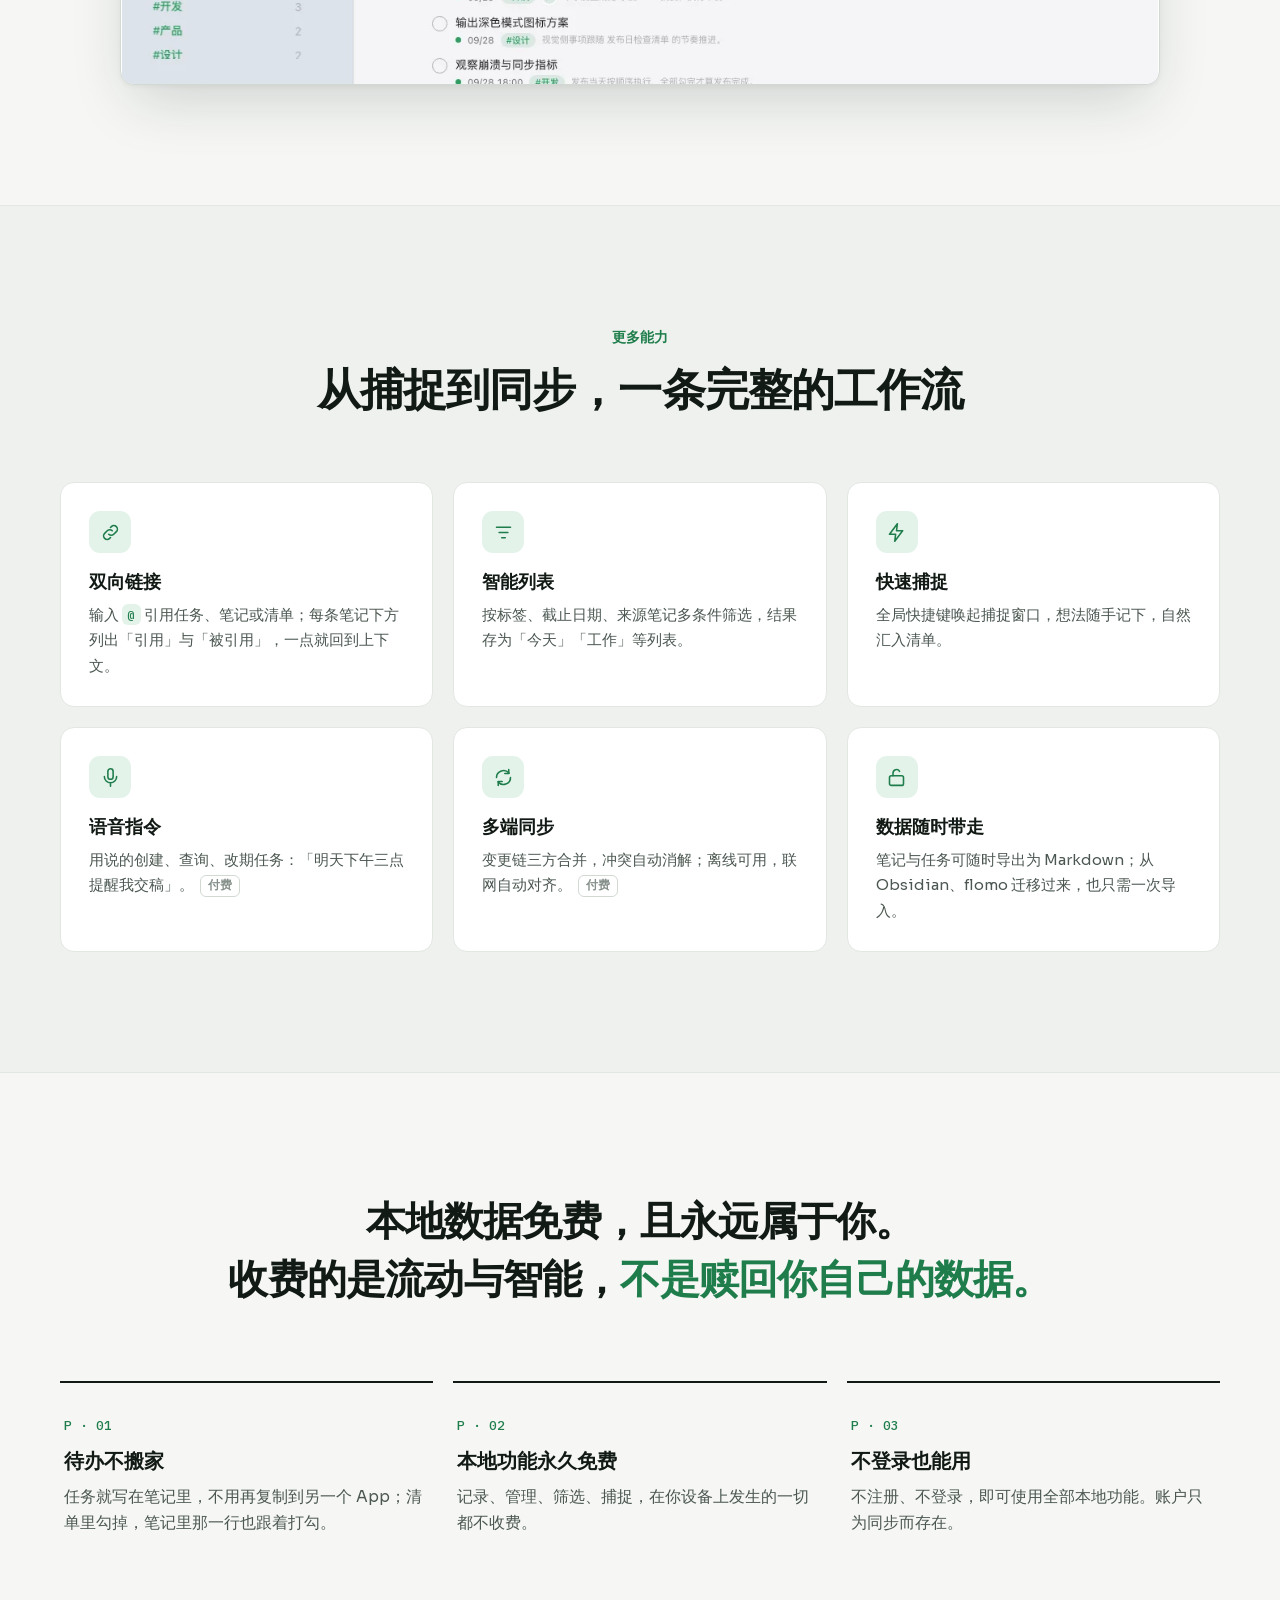
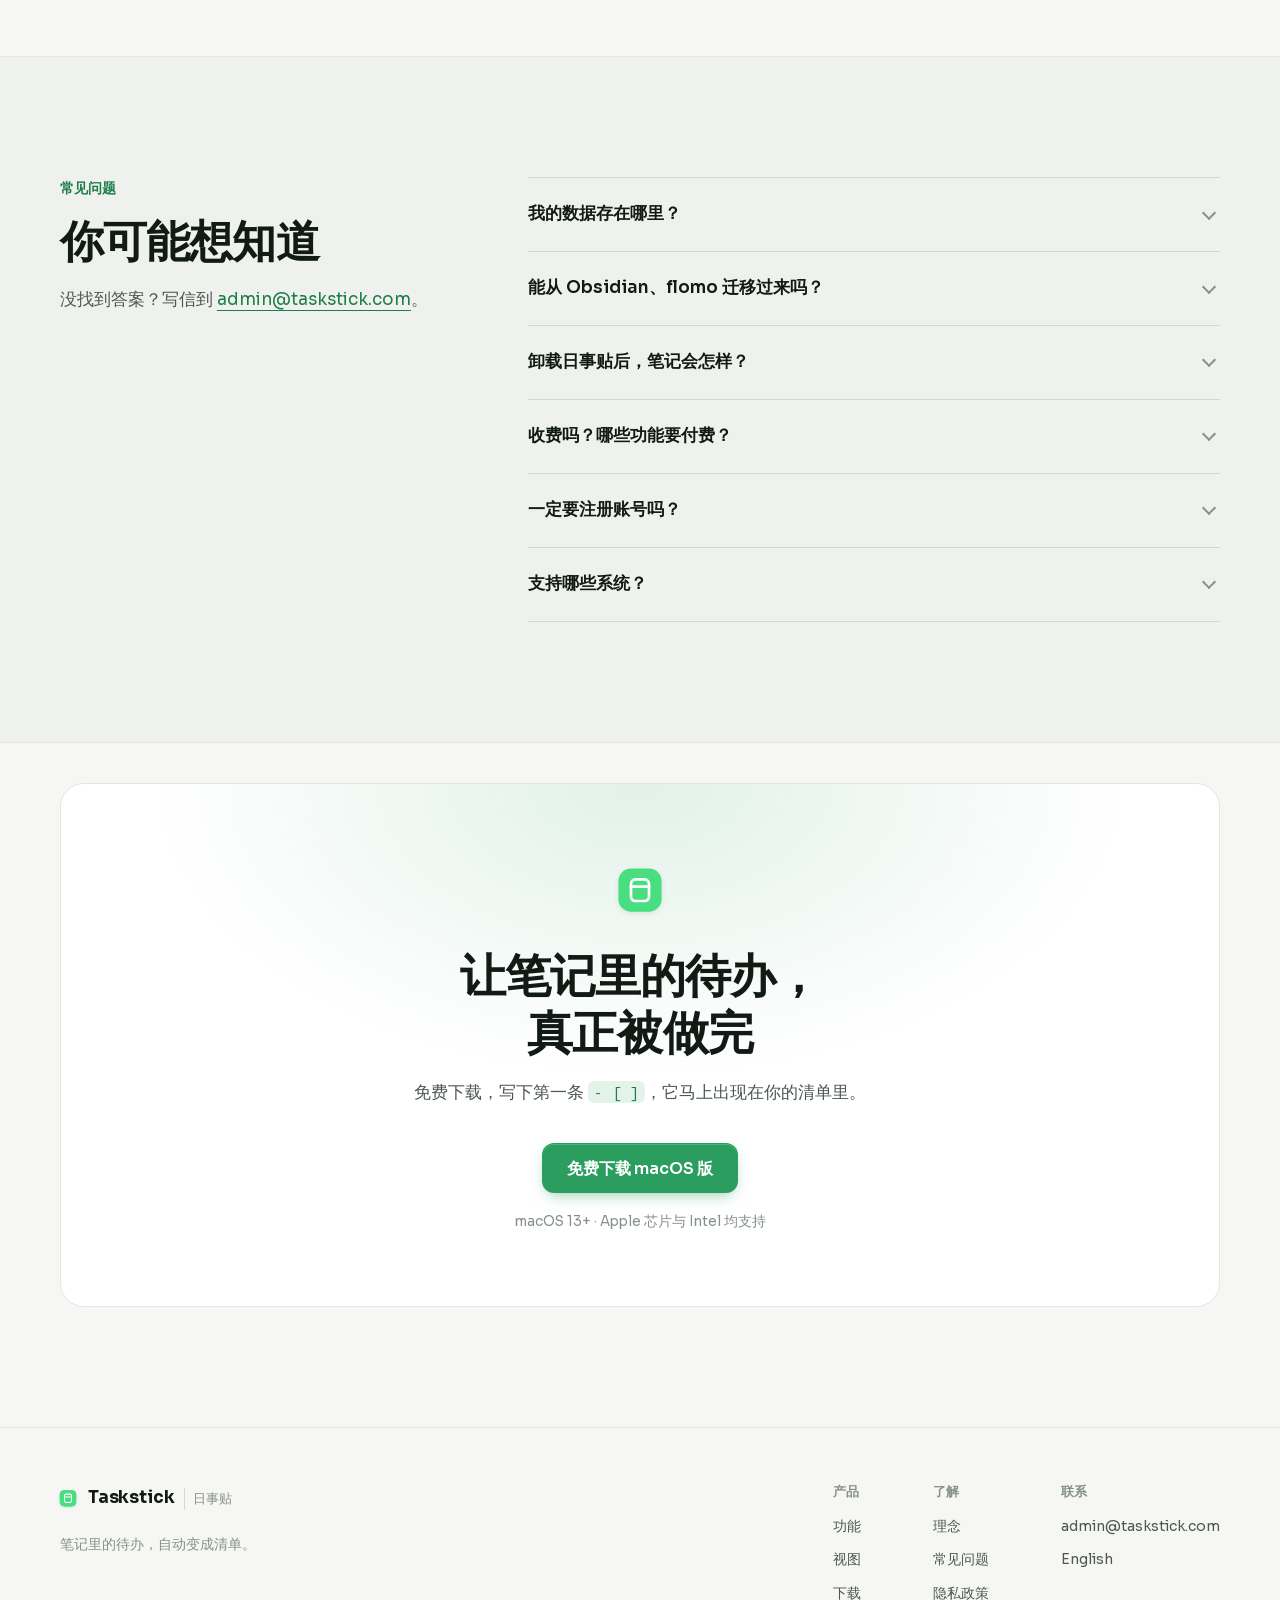
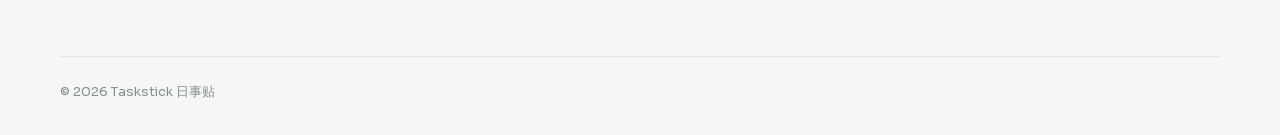
==== commit 220510db: "feat: 首页演示区迭代：四象限视图与 AI 保存交互 - 视图切换新增四象限面板与 quadrant 截图（中英文） - AI 演示改为草稿确认后保存的交互结构 - 清单/月历演示重排，任务卡片补" ====
--- a/zh/index.html
+++ b/zh/index.html
@@ -103,9 +103,9 @@
           <div class="md">
             <div class="md-line md-h">本周计划</div>
             <div class="md-line md-p">发布节奏参考 <span class="noteref">发布日检查清单</span></div>
-            <div class="md-line md-task" data-id="a"><span class="nt">确认发布清单终稿 <span class="md-date">今天 10:00</span></span> <span class="md-tag">#产品</span></div>
-            <div class="md-line md-task" data-id="b"><span class="nt">回归测试全部 P0 用例 <span class="md-date">周四</span></span> <span class="md-tag">#开发</span></div>
-            <div class="md-line md-task md-new" data-id="c"><template><span class="nt">给妈妈回电话 <span class="md-date">周五</span></span> <span class="md-tag">#家庭</span></template><span class="md-typed"></span><span class="caret"></span></div>
+            <div class="md-line md-task" data-id="a"><span class="nt strike">确认发布清单终稿 <span class="md-date">今天 10:00</span></span> <span class="md-tag">#产品</span></div>
+            <div class="md-line md-task" data-id="b"><span class="nt strike">回归测试全部 P0 用例 <span class="md-date">周三</span></span> <span class="md-tag">#开发</span></div>
+            <div class="md-line md-task md-new" data-id="c"><template><span class="nt strike">给妈妈回电话 <span class="md-date">周五</span></span> <span class="md-tag">#家庭</span></template><span class="md-typed"></span><span class="caret"></span></div>
             <div class="md-refs"><svg viewBox="0 0 24 24" fill="none" stroke="currentColor" stroke-width="2" stroke-linecap="round"><path d="M4 12a8 8 0 1 0 2.3-5.7"/><path d="M4 4v4.5h4.5"/></svg>被引用 · 2<span class="refchip">周一站会纪要</span><span class="refchip">季度 OKR 摘要</span></div>
           </div>
         </div>
@@ -125,16 +125,16 @@
           </div>
           <ul class="tlist">
             <li data-id="a">
-              <span class="check"></span>
-              <div><b>确认发布清单终稿</b><small><em>今天 10:00</em><span class="tag">#产品</span><span class="src">本周计划</span></small></div>
+              <span class="check c-orange"></span>
+              <div><b class="strike">确认发布清单终稿</b><small><span class="sd"></span><em>09/27 10:00</em><span class="tag">#产品</span></small></div>
             </li>
             <li data-id="b">
               <span class="check"></span>
-              <div><b>回归测试全部 P0 用例</b><small><em>周四</em><span class="tag">#开发</span><span class="src">本周计划</span></small></div>
+              <div><b class="strike">回归测试全部 P0 用例</b><small><span class="sd"></span><em>09/30</em><span class="tag">#开发</span></small></div>
             </li>
             <li data-id="c" class="is-new">
               <span class="check"></span>
-              <div><b>给妈妈回电话</b><small><em>周五</em><span class="tag">#家庭</span><span class="src">本周计划</span></small></div>
+              <div><b class="strike">给妈妈回电话</b><small><span class="sd"></span><em>10/02</em><span class="tag">#家庭</span></small></div>
             </li>
           </ul>
         </div>
@@ -185,7 +185,7 @@
       <div class="feature-copy reveal">
         <span class="kicker">02 · AI 整理</span>
         <h3>粘贴一段话，拿回一串待办</h3>
-        <p>会议纪要、聊天记录、文章片段，直接粘进来。AI 识别其中的任务、截止日期和标签，<strong>你确认后才会写入</strong>笔记。</p>
+        <p>会议纪要、聊天记录、文章片段，直接粘进来。AI 识别其中的任务、截止日期和标签，<strong>你确认后才会保存</strong>。</p>
         <ul class="ticks">
           <li>自动提取任务与截止日期</li>
           <li>智能打标签、关联相关笔记</li>
@@ -194,27 +194,31 @@
         </ul>
       </div>
       <figure class="feature-media reveal" style="--d:.1s">
-        <div class="app-window demo-ai" data-demo="ai" role="img" aria-label="演示：粘贴会议纪要后，AI 识别出三条带日期和标签的任务，确认后写入笔记">
+        <div class="app-window demo-ai" data-demo="ai" role="img" aria-label="演示：粘贴会议纪要后，AI 整理出三条带日期的任务草稿，确认保存后加入清单">
           <div class="win-bar" aria-hidden="true"><span class="lights"><i></i><i></i><i></i></span><span class="win-title">AI 整理</span></div>
           <div class="ai-body" aria-hidden="true">
-            <div class="msg msg-user">
+            <div class="msg-user">
               <span class="msg-label">周会纪要</span>
-              下周三前小林出首页改版稿；周五和法务确认隐私条款；月底前完成 v2.1 发布，发布前记得回归测试。
+              周三前小林出首页改版稿；周五和法务确认隐私条款；月底前完成 v2.1 发布，发布前记得回归测试。
             </div>
-            <div class="msg msg-ai">
+            <div class="msg-ai">
               <span class="spark"><svg viewBox="0 0 24 24"><path d="M12 3l1.8 5.2L19 10l-5.2 1.8L12 17l-1.8-5.2L5 10l5.2-1.8z"/></svg></span>
-              <span class="thinking">正在识别任务<i></i><i></i><i></i></span>
-              <span class="found">识别到 3 条任务</span>
+              <span class="thinking">正在整理<i></i><i></i><i></i></span>
+              <span class="found">整理好了，识别到 3 条任务</span>
             </div>
-            <div class="ai-cards">
-              <div class="ai-card" style="--i:0"><span class="check"></span><b>输出首页改版设计稿</b><em>下周三</em><span class="tag">#设计</span></div>
-              <div class="ai-card" style="--i:1"><span class="check"></span><b>与法务确认隐私条款</b><em>周五</em><span class="tag">#法务</span></div>
-              <div class="ai-card" style="--i:2"><span class="check"></span><b>完成 v2.1 发布与回归测试</b><em>9月30日</em><span class="tag">#发布</span></div>
-            </div>
-            <div class="ai-actions">
-              <span class="fake-btn">确认写入</span>
-              <span class="ai-dest">写入 周会纪要</span>
-              <span class="ai-done"><svg viewBox="0 0 24 24"><path d="M5 12.5l4.5 4.5L19 7.5"/></svg>已写入 3 条任务</span>
+            <div class="ai-draft">
+              <div class="ai-draft-title">周会纪要 · 待办整理</div>
+              <p class="ai-draft-summary">从纪要中识别出 3 条任务，已补上日期；确认后写入清单。</p>
+              <div class="ai-cards">
+                <div class="ai-card"><span class="mini-box"></span><b>输出首页改版设计稿</b><em>任务 09/30</em><small>官网改版</small></div>
+                <div class="ai-card"><span class="mini-box"></span><b>与法务确认隐私条款</b><em>任务 10/02</em><small>工作</small></div>
+                <div class="ai-card"><span class="mini-box"></span><b>完成 v2.1 发布与回归测试</b><em>任务 09/30</em><small>发布冲刺</small></div>
+              </div>
+              <div class="ai-actions">
+                <span class="ai-toggle"><span class="mini-box off"></span>整理成笔记</span>
+                <span class="fake-btn"><span class="t-save">确认保存</span><span class="t-saved">已保存</span></span>
+                <span class="ai-done"><svg viewBox="0 0 24 24"><path d="M5 12.5l4.5 4.5L19 7.5"/></svg>3 条任务已加入清单</span>
+              </div>
             </div>
           </div>
         </div>
@@ -245,44 +249,38 @@
         <div class="views-stage">
 
           <div class="view view-list is-active" id="view-list" role="tabpanel" aria-labelledby="tab-list">
-            <div class="vl-group">
-              <h4>已逾期 <span>1</span></h4>
-              <div class="vl-row" style="--i:0"><span class="check"></span><b>邀请码渠道数据汇总</b><em class="late">已逾期 · 09/25</em><span class="tag">#增长</span></div>
+            <div class="group-h"><h4>已逾期</h4><span>1</span></div>
+            <div class="task"><span class="check"></span><div><b>邀请码渠道数据汇总</b><div class="task-meta"><span class="sd"></span><span class="late">已逾期 · 09/26</span><span class="tag">#增长</span></div></div></div>
+            <div class="group-h"><h4>今天</h4><span>1</span></div>
+            <div class="task"><span class="check c-orange"></span><div><b>确认发布清单终稿</b><div class="task-meta"><span class="sd"></span><span>09/27 10:00</span><span class="tag">#产品</span><span class="ex">视觉侧事项跟随 发布日检查清单 的节奏推进。</span></div></div></div>
+            <div class="group-h"><h4>明天</h4><span>5</span></div>
+            <div class="task"><span class="check c-orange"></span><div><b>更新官网下载页文案</b><div class="task-meta"><span class="sd"></span><span>09/28</span><span class="tag">#增长</span></div></div></div>
+            <div class="task"><span class="check"></span><div><b>跟进数据埋点回归</b><div class="task-meta"><span class="sd"></span><span>09/28</span><span class="tag">#开发</span></div></div></div>
+            <div class="task"><span class="check"></span><div><b>修正清单视图空态间距</b><div class="task-meta"><span class="sd"></span><span>09/28</span><span class="tag">#设计</span></div></div></div>
+            <div class="task"><span class="check c-orange"></span><div><b>冻结代码与版本号</b><div class="task-meta"><span class="sd"></span><span>09/28</span><span class="tag">#发布</span><span class="ex">发布当天按顺序执行，全部勾完才算发布完成。</span></div></div></div>
+            <div class="task"><span class="check"></span><div><b>输出深色模式图标方案</b><div class="task-meta"><span class="sd"></span><span>09/28</span><span class="tag">#设计</span></div></div></div>
+            <div class="group-h"><h4>本周</h4><span>6</span></div>
+            <div class="task"><span class="check"></span><div><b>撰写发布周报</b><div class="task-meta"><span class="sd"></span><span>09/29</span><span class="tag">#增长</span></div></div></div>
+            <div class="task"><span class="check"></span><div><b>观察崩溃与同步指标</b><div class="task-meta"><span class="sd"></span><span>09/29 18:00</span><span class="tag">#开发</span></div></div></div>
+          </div>
+
+          <div class="view view-cal" id="view-cal" role="tabpanel" aria-labelledby="tab-cal" hidden>
+            <div class="cal-head"><b>2026年9月</b><span class="cal-nav"><i>‹</i>今天<i>›</i></span><span class="mini-seg"><i class="on">月</i><i>周</i><i>日</i></span></div>
+            <div class="month-dow"><span>周日</span><span>周一</span><span>周二</span><span>周三</span><span>周四</span><span>周五</span><span>周六</span></div>
+            <div class="month-grid">
+              <div class="mcell dim"><span class="dnum">30</span></div><div class="mcell dim"><span class="dnum">31</span></div><div class="mcell"><span class="dnum">1</span></div><div class="mcell"><span class="dnum">2</span></div><div class="mcell"><span class="dnum">3</span></div><div class="mcell"><span class="dnum">4</span></div><div class="mcell"><span class="dnum">5</span></div>
+              <div class="mcell"><span class="dnum">6</span></div><div class="mcell"><span class="dnum">7</span></div><div class="mcell"><span class="dnum">8</span></div><div class="mcell"><span class="dnum">9</span></div><div class="mcell"><span class="dnum">10</span></div><div class="mcell"><span class="dnum">11</span></div><div class="mcell"><span class="dnum">12</span></div>
+              <div class="mcell"><span class="dnum">13</span></div><div class="mcell"><span class="dnum">14</span></div><div class="mcell"><span class="dnum">15</span></div><div class="mcell"><span class="dnum">16</span></div><div class="mcell"><span class="dnum">17</span></div><div class="mcell"><span class="dnum">18</span></div><div class="mcell"><span class="dnum">19</span></div>
+              <div class="mcell"><span class="dnum">20</span></div><div class="mcell"><span class="dnum">21</span></div><div class="mcell"><span class="dnum">22</span></div><div class="mcell"><span class="dnum">23</span></div><div class="mcell"><span class="dnum">24</span></div><div class="mcell"><span class="dnum">25</span></div><div class="mcell"><span class="dnum">26</span><span class="ev-chip"><i class="cb"></i><span>邀请码渠道数据汇总</span></span></div>
+              <div class="mcell today"><span class="dnum">27</span><span class="ev-chip"><i class="cb"></i><span>确认发布清单终稿</span></span></div><div class="mcell"><span class="dnum">28</span><span class="ev-chip"><i class="cb"></i><span>冻结代码与版本号</span></span><span class="ev-chip"><i class="cb"></i><span>跟进数据埋点回归</span></span><span class="mcell-more-hint">还有 3 项…</span></div><div class="mcell"><span class="dnum">29</span><span class="ev-chip"><i class="cb"></i><span>发布说明与社区公告</span></span><span class="ev-chip"><i class="cb"></i><span>观察崩溃与同步指标</span></span><span class="mcell-more-hint">还有 2 项…</span></div><div class="mcell"><span class="dnum">30</span><span class="ev-chip"><i class="cb"></i><span>构建并签名安装包</span></span><span class="ev-chip"><i class="cb"></i><span>回归测试全部 P0 用例</span></span></div><div class="mcell dim"><span class="dnum">1</span></div><div class="mcell dim"><span class="dnum">2</span></div><div class="mcell dim"><span class="dnum">3</span></div>
             </div>
-            <div class="vl-group">
-              <h4>今天 <span>2</span></h4>
-              <div class="vl-row" style="--i:1"><span class="check c-blue"></span><b>确认发布清单终稿</b><em>10:00</em><span class="tag">#产品</span></div>
-              <div class="vl-row" style="--i:2"><span class="check c-orange"></span><b>给妈妈回电话</b><em>18:30</em><span class="tag">#家庭</span></div>
-            </div>
-            <div class="vl-group">
-              <h4>本周 <span>3</span></h4>
-              <div class="vl-row" style="--i:3"><span class="check c-orange"></span><b>更新官网下载页文案</b><em>09/27</em><span class="tag">#增长</span></div>
-              <div class="vl-row" style="--i:4"><span class="check"></span><b>输出深色模式图标方案</b><em>09/28</em><span class="tag">#设计</span></div>
-              <div class="vl-row" style="--i:5"><span class="check c-blue"></span><b>回归测试全部 P0 用例</b><em>09/29</em><span class="tag">#开发</span></div>
-            </div>
-          </div>
-
-          <div class="view view-cal" id="view-cal" role="tabpanel" aria-labelledby="tab-cal" hidden>
-            <div class="vc-head">
-              <b>2026 年 9 月</b>
-              <span class="vc-seg"><i>月</i><i class="on">周</i><i>日</i></span>
-            </div>
-            <div class="vc-grid">
-              <div class="vc-day"><span>周五 25</span><div class="ev ev-red" style="--i:0"><span>邀请码渠道数据汇总</span></div></div>
-              <div class="vc-day is-today"><span>周六 <b>26</b></span><div class="ev" style="--i:1"><i>10:00</i><span>确认发布清单终稿</span></div><div class="ev ev-orange" style="--i:2"><i>18:30</i><span>给妈妈回电话</span></div></div>
-              <div class="vc-day"><span>周日 27</span><div class="ev ev-orange" style="--i:3"><span>更新官网下载页文案</span></div></div>
-              <div class="vc-day"><span>周一 28</span><div class="ev" style="--i:4"><span>输出深色模式图标方案</span></div></div>
-              <div class="vc-day"><span>周二 29</span><div class="ev ev-blue" style="--i:5"><span>回归测试全部 P0 用例</span></div></div>
-              <div class="vc-day"><span>周三 30</span></div>
-              <div class="vc-day"><span>周四 1</span></div>
-            </div>
           </div>
 
           <div class="view view-quad" id="view-quad" role="tabpanel" aria-labelledby="tab-quad" hidden>
-            <div class="vq q1"><h4><i></i>重要且紧急</h4><div class="vq-item" style="--i:0">邀请码渠道数据汇总</div><div class="vq-item" style="--i:1">确认发布清单终稿</div></div>
-            <div class="vq q2"><h4><i></i>重要不紧急</h4><div class="vq-item" style="--i:2">回归测试全部 P0 用例</div><div class="vq-item" style="--i:3">给妈妈回电话</div></div>
-            <div class="vq q3"><h4><i></i>紧急不重要</h4><div class="vq-item" style="--i:4">更新官网下载页文案</div></div>
-            <div class="vq q4"><h4><i></i>不重要不紧急</h4><div class="vq-item" style="--i:5">输出深色模式图标方案</div></div>
+            <div class="quadrant-cell q1"><div class="quadrant-head"><i></i><h4>重要且紧急</h4><small>立即做</small><em>3</em></div><div class="quadrant-list"><div class="task"><span class="check"></span><div><b>确认发布清单终稿</b><div class="task-meta"><span class="sd"></span><span>笔记</span><span>09/27</span><span class="tag">#产品</span></div></div></div><div class="task"><span class="check"></span><div><b>冻结代码与版本号</b><div class="task-meta"><span class="sd"></span><span>笔记</span><span>09/28</span><span class="tag">#发布</span></div></div></div><div class="task"><span class="check"></span><div><b>构建并签名安装包</b><div class="task-meta"><span class="sd"></span><span>笔记</span><span>09/30</span><span class="tag">#发布</span></div></div></div></div></div>
+            <div class="quadrant-cell q2"><div class="quadrant-head"><i></i><h4>重要不紧急</h4><small>计划做</small><em>3</em></div><div class="quadrant-list"><div class="task"><span class="check"></span><div><b>回归测试全部 P0 用例</b><div class="task-meta"><span class="sd"></span><span>笔记</span><span>09/30</span><span class="tag">#开发</span></div></div></div><div class="task"><span class="check"></span><div><b>输出深色模式图标方案</b><div class="task-meta"><span class="sd"></span><span>笔记</span><span>09/28</span><span class="tag">#设计</span></div></div></div><div class="task"><span class="check"></span><div><b>整理用户反馈专题</b><div class="task-meta"><span class="sd"></span><span>笔记</span><span class="tag">#产品</span></div></div></div></div></div>
+            <div class="quadrant-cell q3"><div class="quadrant-head"><i></i><h4>紧急不重要</h4><small>尽量委托</small><em>3</em></div><div class="quadrant-list"><div class="task"><span class="check"></span><div><b>更新官网下载页文案</b><div class="task-meta"><span class="sd"></span><span>笔记</span><span>09/28</span><span class="tag">#增长</span></div></div></div><div class="task"><span class="check"></span><div><b>发布说明与社区公告</b><div class="task-meta"><span class="sd"></span><span>笔记</span><span>09/29</span><span class="tag">#发布</span></div></div></div><div class="task"><span class="check"></span><div><b>跟进数据埋点回归</b><div class="task-meta"><span class="sd"></span><span>笔记</span><span>09/28</span><span class="tag">#开发</span></div></div></div></div></div>
+            <div class="quadrant-cell q4"><div class="quadrant-head"><i></i><h4>不重要不紧急</h4><small>可以不做</small><em>3</em></div><div class="quadrant-list"><div class="task"><span class="check"></span><div><b>落地页 A/B 实验复盘</b><div class="task-meta"><span class="sd"></span><span>笔记</span><span>09/29</span><span class="tag">#增长</span></div></div></div><div class="task"><span class="check"></span><div><b>观察崩溃与同步指标</b><div class="task-meta"><span class="sd"></span><span>笔记</span><span>09/29</span><span class="tag">#开发</span></div></div></div><div class="task"><span class="check"></span><div><b>撰写发布周报</b><div class="task-meta"><span class="sd"></span><span>笔记</span><span>09/29</span><span class="tag">#增长</span></div></div></div></div></div>
           </div>
 
         </div>
@@ -303,12 +301,14 @@
       <div class="seg seg-sm" role="tablist" aria-label="界面">
         <button role="tab" aria-selected="true" data-shot="0">清单</button>
         <button role="tab" aria-selected="false" data-shot="1" tabindex="-1">笔记</button>
-        <button role="tab" aria-selected="false" data-shot="2" tabindex="-1">AI</button>
+        <button role="tab" aria-selected="false" data-shot="2" tabindex="-1">四象限</button>
+        <button role="tab" aria-selected="false" data-shot="3" tabindex="-1">AI</button>
         <span class="seg-ind" aria-hidden="true"></span>
       </div>
       <div class="shot shot-lg tour-stage">
         <img class="is-active" src="../assets/img/app/tasks-zh.webp" width="1280" height="800" alt="清单视图：已逾期、今天、明天、本周分组的任务，侧栏为智能列表与标签" loading="lazy" />
         <img src="../assets/img/app/notes-zh.webp" width="1280" height="800" alt="笔记视图：卡片流笔记，任务行与双向链接" loading="lazy" />
+        <img src="../assets/img/app/quadrant-zh.webp" width="1920" height="1070" alt="四象限视图：按重要且紧急、重要不紧急、紧急不重要、不重要不紧急分类任务" loading="lazy" />
         <img src="../assets/img/app/agent-zh.webp" width="1280" height="800" alt="AI 整理视图：把散落的信息整理成任务" loading="lazy" />
       </div>
     </div>
--- a/assets/css/site.css
+++ b/assets/css/site.css
@@ -171,18 +171,60 @@
 .trust span { display: inline-flex; align-items: center; gap: 8px; }
 .trust svg { width: 18px; height: 18px; color: var(--accent-text); }
 
-/* ---------- App window (shared by demos) ---------- */
+/* ---------- App window (shared by demos) ----------
+   演示窗口内使用 App 自身的设计令牌（Taskstick/apps/desktop/src/styles.css），
+   字体、色值、圆角、动效时长与缓动与 App 一致；窗口外仍是官网令牌。 */
 .app-window {
+  --font: -apple-system, BlinkMacSystemFont, "SF Pro Text", "SF Pro Display", "PingFang SC", "Helvetica Neue", "Microsoft YaHei", sans-serif;
+  --accent: #2E9E62;
+  --accent-soft: rgba(46, 158, 98, .12);
+  --accent-text: #2E9E62;
+  --on-accent: #ffffff;
+  --ink: #1D1D1F;
+  --ink-2: #6E6E73;
+  --ink-3: #AEAEB2;
+  --line: rgba(0, 0, 0, .07);
+  --line-2: rgba(0, 0, 0, .12);
+  --fill-4: rgba(120, 120, 128, .12);
+  --surface: #ffffff;
+  --surface-2: #F4F4F6;
+  --card: #ffffff;
+  --red: #FF453A;
+  --orange: #FF9F0A;
+  --blue: #0A84FF;
+  --gray: #8E8E93;
+  --dur-fast: 120ms;
+  --dur-base: 200ms;
+  --dur-slow: 320ms;
+  --ease-out: cubic-bezier(.16, 1, .3, 1);
+  --ease-spring: cubic-bezier(.34, 1.4, .44, 1);
   position: relative;
+  font-family: var(--font);
+  color: var(--ink);
   background: var(--surface);
   border: 1px solid var(--line-2);
   border-radius: var(--radius);
   box-shadow: var(--shadow-win);
   overflow: hidden;
 }
+html[data-theme="dark"] .app-window {
+  --accent: #3FCF8E;
+  --accent-soft: rgba(63, 207, 142, .18);
+  --accent-text: #3FCF8E;
+  --on-accent: #0B2418;
+  --ink: #F5F5F7;
+  --ink-2: #98989D;
+  --ink-3: #636366;
+  --line: rgba(255, 255, 255, .09);
+  --line-2: rgba(255, 255, 255, .14);
+  --fill-4: rgba(120, 120, 128, .2);
+  --surface: #242426;
+  --surface-2: #1E1E20;
+  --card: #2E2E31;
+}
 .win-bar {
   display: flex; align-items: center; height: 40px; padding: 0 14px;
-  border-bottom: 1px solid var(--line);
+  border-bottom: .5px solid var(--line);
   background: var(--surface);
   position: relative;
 }
@@ -192,22 +234,40 @@
 .lights i:nth-child(3) { background: #28c840; }
 .win-title { position: absolute; left: 50%; transform: translateX(-50%); font-size: 13px; font-weight: 600; color: var(--ink-3); }
 
+/* 复选框：对齐 App .check（19px 圆、1.5px 清单色描边、勾选 checkPop 120ms 弹性） */
 .check {
-  flex: none; width: 18px; height: 18px; border-radius: 50%;
-  border: 1.6px solid var(--line-2);
+  flex: none; width: 19px; height: 19px; border-radius: 50%;
+  border: 1.5px solid var(--c, var(--ink-3));
   display: inline-grid; place-items: center;
-  transition: background .25s, border-color .25s, transform .25s var(--ease);
+  transition: background var(--dur-base) var(--ease-out), border-color var(--dur-base) var(--ease-out), transform var(--dur-fast) var(--ease-out);
 }
 .check::after {
-  content: ''; width: 9px; height: 5px; margin-top: -2px;
-  border-left: 2px solid var(--on-accent); border-bottom: 2px solid var(--on-accent);
-  transform: rotate(-45deg) scale(0); transition: transform .25s var(--ease) .05s;
-}
-.check.c-blue { border-color: var(--blue); }
-.check.c-orange { border-color: var(--orange); }
+  content: ''; width: 10px; height: 10px; opacity: 0; transform: scale(.6);
+  background: var(--on-accent);
+  -webkit-mask: url("data:image/svg+xml,%3Csvg xmlns='http://www.w3.org/2000/svg' viewBox='0 0 10 10' fill='none' stroke='%23000' stroke-width='1.8' stroke-linecap='round' stroke-linejoin='round'%3E%3Cpath d='M2 5.2l2 2L8 3'/%3E%3C/svg%3E") center / contain no-repeat;
+          mask: url("data:image/svg+xml,%3Csvg xmlns='http://www.w3.org/2000/svg' viewBox='0 0 10 10' fill='none' stroke='%23000' stroke-width='1.8' stroke-linecap='round' stroke-linejoin='round'%3E%3Cpath d='M2 5.2l2 2L8 3'/%3E%3C/svg%3E") center / contain no-repeat;
+}
+.check.c-orange { --c: var(--orange); }
+.check.c-blue { --c: var(--blue); }
+.check.c-red { --c: var(--red); }
 .is-done .check { background: var(--accent); border-color: var(--accent); }
-.is-done .check::after { transform: rotate(-45deg) scale(1); }
-.tag { font-size: 11.5px; font-weight: 600; padding: 1px 7px; border-radius: 6px; background: var(--accent-soft); color: var(--accent-text); white-space: nowrap; }
+.is-done .check::after { animation: checkPop var(--dur-fast) var(--ease-spring) forwards; }
+@keyframes checkPop { from { opacity: 0; transform: scale(.6); } to { opacity: 1; transform: scale(1); } }
+@keyframes popIn { from { opacity: 0; transform: translateY(4px); } to { opacity: 1; transform: none; } }
+
+/* 标题删除线：对齐 App .task-title::after（从左向右 scaleX，200ms） */
+.strike { position: relative; }
+.strike::after {
+  content: ''; position: absolute; left: 0; right: 0; top: .68em; height: 1px;
+  background: var(--ink-3); transform: scaleX(0); transform-origin: left;
+  transition: transform var(--dur-base) var(--ease-out);
+}
+.is-done .strike::after { transform: scaleX(1); }
+
+/* 标签胶囊 / 来源圆点 / 日期：对齐 App .tagchip / .src-badge / .meta-date */
+.tag { font-size: 11px; font-weight: 500; padding: 1px 7px; border-radius: 9px; background: var(--accent-soft); color: var(--accent); white-space: nowrap; line-height: 1.45; }
+.sd { flex: none; width: 7px; height: 7px; border-radius: 50%; background: var(--accent); }
+.late { color: var(--red); font-weight: 600; }
 
 /* ---------- Demo: note ⇄ list sync ---------- */
 .sync-body {
@@ -216,11 +276,11 @@
 }
 .pane { padding: 18px 22px 24px; min-width: 0; }
 .pane-note { background: var(--surface); }
-.pane-list { background: var(--surface-2); border-left: 1px solid var(--line); }
+.pane-list { background: var(--surface); }
 .pane-head {
   display: flex; align-items: center; gap: 8px;
   font-size: 13.5px; font-weight: 600; color: var(--ink);
-  padding-bottom: 14px; margin-bottom: 14px; border-bottom: 1px solid var(--line);
+  padding-bottom: 14px; margin-bottom: 14px; border-bottom: .5px solid var(--line);
 }
 .pane-head svg { width: 16px; height: 16px; color: var(--ink-3); }
 .pane-sub { margin-left: auto; font-size: 12px; font-weight: 500; color: var(--ink-3); }
@@ -228,18 +288,19 @@
 
 /* 笔记渲染态：对齐 App 阅读态（复选框、日期高亮、标签胶囊、双链下划线） */
 .md { font-size: 13.5px; line-height: 1.6; }
-.md-line { position: relative; padding: 5px 8px; margin: 0 -8px; border-radius: 6px; min-height: 32px; white-space: nowrap; overflow: hidden; text-overflow: ellipsis; transition: background .4s; }
+.md-line { position: relative; padding: 5px 8px; margin: 0 -8px; border-radius: 6px; min-height: 32px; white-space: nowrap; overflow: hidden; text-overflow: ellipsis; transition: background var(--dur-slow) var(--ease-out); }
 .md-h { font-weight: 600; font-size: 15px; }
 .md-p { color: var(--ink-2); }
 .noteref { color: var(--accent-text); font-weight: 500; border-bottom: 1px solid color-mix(in srgb, var(--accent) 35%, transparent); padding: 0 1px; }
-.md-task { padding-left: 30px; color: var(--accent-text); transition: background .4s, color .3s; }
+.md-task { padding-left: 30px; color: var(--accent-text); transition: background var(--dur-slow) var(--ease-out), color var(--dur-base) var(--ease-out); }
+.md-task .nt { position: relative; }
 .md-task::before {
   content: ''; position: absolute; left: 9px; top: 50%; width: 13px; height: 13px; margin-top: -7px; box-sizing: border-box;
-  border: 1.5px solid var(--accent); border-radius: 4px; transition: background .25s, border-color .25s;
+  border: 1.5px solid var(--accent); border-radius: 4px; transition: background var(--dur-base) var(--ease-out), border-color var(--dur-base) var(--ease-out);
 }
 .md-task::after {
   content: ''; position: absolute; left: 13.5px; top: 50%; width: 4px; height: 7px; margin-top: -6px;
-  border: solid #fff; border-width: 0 1.7px 1.7px 0; transform: rotate(45deg); opacity: 0; transition: opacity .2s;
+  border: solid var(--on-accent); border-width: 0 1.7px 1.7px 0; transform: rotate(45deg) scale(.6); opacity: 0; transition: opacity var(--dur-fast) var(--ease-out), transform var(--dur-fast) var(--ease-spring);
 }
 .md-new:not(.has-box) { padding-left: 8px; }
 .md-new:not(.has-box)::before { display: none; }
@@ -247,56 +308,55 @@
 .md-date { background: color-mix(in srgb, var(--accent) 16%, transparent); border-radius: 4px; padding: 0 2px; }
 .md-tag { display: inline-block; padding: 0 6px; border-radius: 999px; background: var(--accent-soft); color: var(--accent-text); font-weight: 500; font-size: 12.5px; line-height: 1.55; }
 .md-task.is-done { color: var(--ink-3); }
-.md-task.is-done .nt { text-decoration: line-through; }
 .md-task.is-done::before { background: var(--ink-3); border-color: var(--ink-3); }
-.md-task.is-done::after { opacity: 1; }
-.md-task.is-done .md-date, .md-task.is-done .md-tag { background: rgba(120,120,128,.12); color: var(--ink-3); }
+.md-task.is-done::after { opacity: 1; transform: rotate(45deg); }
+.md-task.is-done .md-date, .md-task.is-done .md-tag { background: var(--fill-4); color: var(--ink-3); }
 .md-line.flash { background: var(--accent-soft); }
 .md-refs { display: flex; align-items: center; gap: 8px; overflow: hidden; margin-top: 12px; padding-top: 12px; border-top: 1px solid var(--line); font-size: 11.5px; color: var(--ink-3); white-space: nowrap; }
 .md-refs svg { width: 12px; height: 12px; }
-.md-refs .refchip { padding: 1px 8px; border-radius: 8px; background: rgba(120,120,128,.12); color: var(--ink-2); font-weight: 500; overflow: hidden; text-overflow: ellipsis; }
+.md-refs .refchip { padding: 1px 8px; border-radius: 8px; background: var(--fill-4); color: var(--ink-2); font-weight: 500; overflow: hidden; text-overflow: ellipsis; }
 .caret { display: none; width: 2px; height: 1.1em; background: var(--accent); vertical-align: -3px; margin-left: 1px; animation: blink 1s steps(1) infinite; }
 .md-new.is-typing .caret { display: inline-block; }
 @keyframes blink { 50% { opacity: 0; } }
 
-.bridge { position: relative; display: grid; place-items: center; background: linear-gradient(90deg, var(--surface), var(--surface-2)); }
+.bridge { position: relative; display: grid; place-items: center; background: var(--surface); }
 .bridge-line { position: absolute; top: 20%; bottom: 20%; width: 1px; background: repeating-linear-gradient(to bottom, var(--line-2) 0 4px, transparent 4px 8px); }
+.bridge::before, .bridge::after { content: ''; position: absolute; top: 0; bottom: 0; width: .5px; background: var(--line); }
+.bridge::before { left: 0; } .bridge::after { right: 0; }
 .bridge-chip {
   position: absolute; left: 50%; transform: translate(-50%, -50%) scale(.8);
   font-size: 11.5px; font-weight: 600; white-space: nowrap;
   padding: 3px 9px; border-radius: 999px;
   background: var(--accent); color: var(--on-accent);
-  opacity: 0; transition: opacity .3s, transform .6s var(--ease), top .9s var(--ease);
+  opacity: 0; transition: opacity var(--dur-base) var(--ease-out), transform var(--dur-slow) var(--ease-spring);
 }
 .bridge-extract { top: 62%; }
 .bridge-write { top: 42%; }
 .demo-sync.s-extract .bridge-extract { opacity: 1; transform: translate(-50%, -50%) scale(1); }
 .demo-sync.s-write .bridge-write { opacity: 1; transform: translate(-50%, -50%) scale(1); }
 
-.tlist { list-style: none; margin: 0; padding: 0; display: grid; gap: 8px; }
+/* 清单行：对齐 App .task（扁平行、6px 圆角、meta 11.5px） */
+.tlist { list-style: none; margin: 0 -10px; padding: 0; display: grid; gap: 2px; }
 .tlist li {
-  display: flex; gap: 12px; align-items: flex-start;
-  padding: 12px 14px; border-radius: 10px;
-  background: var(--surface); border: 1px solid var(--line);
-  box-shadow: var(--shadow-sm);
-  transition: opacity .5s var(--ease), transform .5s var(--ease), border-color .4s, box-shadow .4s;
-}
-.tlist li .check { margin-top: 3px; }
-.tlist b { display: block; font-size: 14.5px; font-weight: 600; line-height: 1.5; transition: color .3s; }
-.tlist small { display: flex; align-items: center; gap: 8px; margin-top: 3px; font-size: 12px; color: var(--ink-3); }
-.tlist em { font-style: normal; color: var(--ink-2); }
-.tlist .src { margin-left: auto; opacity: .8; }
-.tlist li.is-done b { color: var(--ink-3); text-decoration: line-through; text-decoration-color: var(--ink-3); }
-.tlist li.is-new { opacity: 0; transform: translateY(-8px) scale(.98); }
-.tlist li.is-new.is-in { opacity: 1; transform: none; border-color: color-mix(in srgb, var(--accent) 55%, transparent); box-shadow: 0 0 0 4px var(--accent-soft); }
-.tlist li.is-new.is-in.settled { border-color: var(--line); box-shadow: var(--shadow-sm); }
+  display: flex; gap: 10px; align-items: flex-start;
+  padding: 6px 10px; border-radius: 6px;
+  transition: background var(--dur-slow) var(--ease-out);
+}
+.tlist li > div { min-width: 0; }
+.tlist b { display: inline-block; max-width: 100%; font-size: 14px; font-weight: 400; line-height: 1.35; transition: color var(--dur-base) var(--ease-out); }
+.tlist small { display: flex; align-items: center; gap: 8px; margin-top: 3px; font-size: 11.5px; color: var(--ink-2); white-space: nowrap; }
+.tlist em { font-style: normal; }
+.tlist li.is-done b { color: var(--ink-3); }
+.tlist li.is-new { visibility: hidden; }
+.tlist li.is-new.is-in { visibility: visible; animation: popIn var(--dur-base) var(--ease-out); background: var(--accent-soft); }
+.tlist li.is-new.is-in.settled { background: transparent; }
 
 .pointer {
   position: absolute; left: 0; top: 0; width: 22px; height: 22px; z-index: 5;
   fill: var(--ink); stroke: var(--surface); stroke-width: 1.4;
   filter: drop-shadow(0 2px 3px rgba(0,0,0,.25));
   opacity: 0; transform: translate(var(--px, 70%), var(--py, 90%));
-  transition: transform 1s var(--ease), opacity .3s;
+  transition: transform .9s var(--ease-out), opacity var(--dur-base);
   pointer-events: none;
 }
 .pointer.is-on { opacity: 1; }
@@ -310,13 +370,13 @@
   background: var(--ink); color: var(--bg);
   font-size: 13px; font-weight: 600;
   box-shadow: 0 10px 30px -8px rgba(0,0,0,.35);
-  opacity: 0; transform: translate(-50%, 12px);
-  transition: opacity .35s, transform .45s var(--ease);
+  opacity: 0; transform: translate(-50%, 4px);
+  transition: opacity var(--dur-base) var(--ease-out), transform var(--dur-base) var(--ease-out);
 }
 .toast svg { width: 16px; height: 16px; color: var(--accent); stroke-width: 2.4; }
 .demo-sync.s-toast .toast { opacity: 1; transform: translate(-50%, 0); }
-.demo-sync.s-reset .sync-body { opacity: 0; transition: opacity .4s; }
-.sync-body { transition: opacity .5s; }
+.demo-sync.s-reset .sync-body { opacity: 0; }
+.sync-body { transition: opacity var(--dur-slow) var(--ease-out); }
 
 /* ---------- Feature rows ---------- */
 .feature {
@@ -343,130 +403,177 @@
 }
 .shot img { width: 100%; }
 
-/* ---------- Demo: AI ---------- */
-.ai-body { padding: 22px; display: grid; gap: 14px; min-height: 430px; align-content: start; background: var(--surface-2); }
-.msg { font-size: 14px; line-height: 1.65; border-radius: 12px; }
+/* ---------- Demo: AI ----------
+   对齐 App 的 AI 视图：用户消息为强调色气泡（.agent-message.user），
+   思考中为 .agent-typing 三点，结果为整理草稿卡（.agent-draft-card）。 */
+.ai-body { padding: 18px; display: flex; flex-direction: column; gap: 12px; min-height: 430px; background: var(--surface-2); }
 .msg-user {
-  justify-self: end; max-width: 88%;
-  background: var(--surface); border: 1px solid var(--line);
-  padding: 12px 14px; color: var(--ink-2);
-  opacity: 0; transform: translateY(8px);
-  transition: opacity .5s, transform .5s var(--ease);
-}
-.msg-label { display: block; font-size: 12px; font-weight: 600; color: var(--ink-3); margin-bottom: 4px; }
-.msg-ai { display: flex; align-items: center; gap: 10px; font-weight: 600; font-size: 13.5px; color: var(--ink-2); opacity: 0; transition: opacity .4s; }
-.spark { width: 28px; height: 28px; border-radius: 8px; display: grid; place-items: center; background: var(--accent-soft); color: var(--accent-text); }
-.spark svg { width: 16px; height: 16px; fill: currentColor; stroke: none; }
-.thinking i { display: inline-block; width: 4px; height: 4px; margin-left: 3px; border-radius: 50%; background: currentColor; animation: dot 1.2s infinite; }
-.thinking i:nth-child(2) { animation-delay: .15s; }
-.thinking i:nth-child(3) { animation-delay: .3s; }
-@keyframes dot { 0%, 60%, 100% { opacity: .25; } 30% { opacity: 1; } }
-.found { display: none; color: var(--accent-text); }
-.ai-cards { display: grid; gap: 8px; }
+  align-self: flex-end; max-width: 82%;
+  padding: 9px 11px; border-radius: 10px;
+  background: var(--accent); color: var(--on-accent);
+  font-size: 13.5px; line-height: 1.55;
+  visibility: hidden;
+}
+.msg-label { display: block; font-size: 11px; font-weight: 600; opacity: .72; margin-bottom: 2px; }
+.msg-ai {
+  align-self: flex-start; display: flex; align-items: center; gap: 8px;
+  padding: 9px 11px; border-radius: 10px;
+  background: var(--card); box-shadow: 0 0 0 .5px var(--line);
+  font-size: 13.5px; color: var(--ink-2);
+  visibility: hidden;
+}
+.spark { width: 20px; height: 20px; border-radius: 6px; display: grid; place-items: center; background: var(--accent-soft); color: var(--accent); }
+.spark svg { width: 12px; height: 12px; fill: currentColor; stroke: none; }
+.thinking { display: inline-flex; align-items: center; }
+.thinking i { width: 4px; height: 4px; margin-left: 3px; border-radius: 999px; background: currentColor; opacity: .35; animation: agentTypingPulse 1s var(--ease-out) infinite; }
+.thinking i:first-of-type { margin-left: 7px; }
+.thinking i:nth-of-type(2) { animation-delay: .12s; }
+.thinking i:nth-of-type(3) { animation-delay: .24s; }
+@keyframes agentTypingPulse { 0%, 80%, 100% { opacity: .28; transform: translateY(0); } 35% { opacity: .9; transform: translateY(-2px); } }
+.found { display: none; color: var(--ink); }
+
+.ai-draft {
+  align-self: stretch; display: grid; gap: 9px; padding: 12px; border-radius: 12px;
+  background: var(--card); box-shadow: 0 0 0 .5px var(--line);
+  visibility: hidden;
+}
+.ai-draft-title { font-size: 14px; font-weight: 700; }
+.ai-draft-summary { font-size: 13px; line-height: 1.55; color: var(--ink-2); }
+.ai-cards { display: grid; gap: 6px; }
 .ai-card {
-  display: flex; align-items: center; gap: 10px;
-  padding: 11px 14px; border-radius: 10px;
-  background: var(--surface); border: 1px solid var(--line); box-shadow: var(--shadow-sm);
-  font-size: 14px;
-  opacity: 0; transform: translateY(10px);
-  transition: opacity .45s calc(var(--i) * .14s), transform .5s var(--ease) calc(var(--i) * .14s);
-}
-.ai-card b { font-weight: 600; flex: 1; min-width: 0; overflow: hidden; text-overflow: ellipsis; white-space: nowrap; }
-.ai-card em { font-style: normal; font-size: 12.5px; color: var(--blue); white-space: nowrap; }
-.ai-card .check { transition-delay: calc(var(--i) * .12s); }
-.ai-card .check::after { transition-delay: calc(var(--i) * .12s + .05s); }
-.ai-actions { display: flex; align-items: center; gap: 12px; margin-top: 4px; opacity: 0; transition: opacity .4s; }
-.fake-btn { display: inline-flex; align-items: center; height: 34px; padding: 0 16px; border-radius: 8px; background: var(--accent); color: var(--on-accent); font-size: 13.5px; font-weight: 600; transition: transform .15s, opacity .3s; }
-.ai-dest { font-size: 12.5px; color: var(--ink-3); }
-.ai-done { display: none; align-items: center; gap: 6px; font-size: 13.5px; font-weight: 600; color: var(--accent-text); }
-.ai-done svg { width: 16px; height: 16px; stroke-width: 2.4; }
-
-.demo-ai.s1 .msg-user { opacity: 1; transform: none; }
-.demo-ai.s2 .msg-ai { opacity: 1; }
+  min-height: 30px; display: grid; grid-template-columns: 18px minmax(0, 1fr) auto auto; align-items: center; gap: 8px;
+  padding: 6px 8px; border-radius: 8px; background: var(--fill-4); font-size: 13px;
+}
+.ai-card b { font-weight: 400; min-width: 0; overflow: hidden; text-overflow: ellipsis; white-space: nowrap; }
+.ai-card em { font-style: normal; font-size: 11px; color: var(--accent); white-space: nowrap; }
+.ai-card small { font-size: 11px; color: var(--ink-3); white-space: nowrap; }
+/* 草稿里的原生小复选框（App 用 input + accent-color） */
+.mini-box { width: 14px; height: 14px; border-radius: 4px; background: var(--accent); display: grid; place-items: center; }
+.mini-box::after { content: ''; width: 4px; height: 7px; margin-top: -2px; border: solid var(--on-accent); border-width: 0 1.6px 1.6px 0; transform: rotate(45deg); }
+.mini-box.off { background: transparent; box-shadow: inset 0 0 0 1px var(--line-2); }
+.mini-box.off::after { display: none; }
+.ai-actions { display: flex; align-items: center; gap: 12px; }
+.ai-toggle { display: flex; align-items: center; gap: 6px; font-size: 12px; color: var(--ink-2); }
+.fake-btn {
+  display: inline-flex; align-items: center; height: 30px; padding: 0 12px; border-radius: 8px;
+  background: var(--accent); color: var(--on-accent); font-size: 12.5px; font-weight: 600;
+  transition: transform var(--dur-fast) var(--ease-out), opacity var(--dur-base) var(--ease-out);
+}
+.ai-done { display: none; align-items: center; gap: 6px; font-size: 12.5px; font-weight: 600; color: var(--accent); }
+.ai-done svg { width: 14px; height: 14px; stroke-width: 2.4; }
+
+.demo-ai.s1 .msg-user { visibility: visible; animation: popIn var(--dur-base) var(--ease-out); }
+.demo-ai.s2 .msg-ai { visibility: visible; animation: popIn var(--dur-base) var(--ease-out); }
 .demo-ai.s3 .thinking { display: none; }
 .demo-ai.s3 .found { display: inline; }
-.demo-ai.s3 .ai-card { opacity: 1; transform: none; }
-.demo-ai.s3 .ai-actions { opacity: 1; }
-.demo-ai.s-press .fake-btn { transform: scale(.95); }
-.demo-ai.s4 .ai-card { border-color: color-mix(in srgb, var(--accent) 35%, var(--line)); }
-.demo-ai.s4 .ai-card .check { background: var(--accent); border-color: var(--accent); }
-.demo-ai.s4 .ai-card .check::after { transform: rotate(-45deg) scale(1); }
-.demo-ai.s4 .fake-btn, .demo-ai.s4 .ai-dest { display: none; }
-.demo-ai.s4 .ai-done { display: inline-flex; }
-.demo-ai.s-reset .ai-body > * { opacity: 0 !important; transition: opacity .4s !important; }
-
-/* ---------- Segmented tabs ---------- */
+.demo-ai.s3 .ai-draft { visibility: visible; animation: popIn var(--dur-base) var(--ease-out); }
+.demo-ai.s-press .fake-btn { transform: scale(.98); }
+.demo-ai.s4 .fake-btn { opacity: .6; }
+.demo-ai.s4 .fake-btn .t-save { display: none; }
+.demo-ai:not(.s4) .fake-btn .t-saved { display: none; }
+.demo-ai.s4 .ai-done { display: inline-flex; animation: popIn var(--dur-base) var(--ease-out); }
+.ai-body { transition: opacity var(--dur-slow) var(--ease-out); }
+.demo-ai.s-reset .ai-body { opacity: 0; }
+
+/* ---------- Segmented tabs ----------
+   对齐 App .seg：灰色轨道 + 白色滑块（阴影），滑块 200ms 弹性位移 */
 .seg {
-  position: relative; display: inline-flex; padding: 4px; gap: 2px;
-  background: var(--surface); border: 1px solid var(--line-2); border-radius: 12px;
-  box-shadow: var(--shadow-sm);
-}
+  --seg-track: rgba(120, 120, 128, .12);
+  --seg-thumb: #ffffff;
+  position: relative; display: inline-flex; padding: 3px; gap: 0;
+  background: var(--seg-track); border-radius: 10px;
+}
+html[data-theme="dark"] .seg { --seg-track: rgba(120, 120, 128, .2); --seg-thumb: #5A5A5E; }
 .seg button {
   position: relative; z-index: 1; border: 0; background: transparent; cursor: pointer;
-  height: 38px; padding: 0 22px; border-radius: 9px;
-  font: 600 14.5px var(--font); color: var(--ink-2);
-  transition: color .25s;
-}
-.seg button[aria-selected="true"] { color: var(--on-accent); }
+  height: 34px; padding: 0 22px; border-radius: 8px;
+  font: 500 14.5px var(--font); color: var(--ink-2);
+  transition: color .2s;
+}
+.seg button:hover { color: var(--ink); }
+.seg button[aria-selected="true"] { color: var(--ink); }
+.seg button:active { transform: scale(.98); }
 .seg-ind {
-  position: absolute; top: 4px; bottom: 4px; left: 0; width: 0;
-  border-radius: 9px; background: var(--accent);
-  transition: transform .45s var(--ease), width .45s var(--ease);
-}
-.seg-sm button { height: 32px; padding: 0 16px; font-size: 13.5px; }
+  position: absolute; top: 3px; bottom: 3px; left: 0; width: 0;
+  border-radius: 8px; background: var(--seg-thumb);
+  box-shadow: 0 1px 3px rgba(0,0,0,.12), 0 0 0 .5px rgba(0,0,0,.04);
+  transition: transform .2s cubic-bezier(.34, 1.4, .44, 1), width .2s cubic-bezier(.34, 1.4, .44, 1);
+}
+.seg-sm button { height: 30px; padding: 0 16px; font-size: 13.5px; }
 .views, .tour { display: grid; justify-items: center; gap: 28px; }
 
-/* ---------- Demo: views ---------- */
-.views-window { width: 100%; max-width: 960px; }
-.views-stage { position: relative; height: 440px; background: var(--surface-2); }
-.view { position: absolute; inset: 0; padding: 26px 32px; }
-.view[hidden] { display: block; visibility: hidden; opacity: 0; }
-.view.is-active { visibility: visible; opacity: 1; }
-.view [style*="--i"] { opacity: 0; transform: translateY(10px); }
-.view.is-active [style*="--i"] { opacity: 1; transform: none; transition: opacity .45s var(--ease) calc(var(--i) * .06s + .05s), transform .55s var(--ease) calc(var(--i) * .06s + .05s); }
-
-.vl-group + .vl-group { margin-top: 18px; }
-.vl-group h4 { font-size: 16px; margin-bottom: 8px; }
-.vl-group h4 span { font-size: 13px; font-weight: 500; color: var(--ink-3); margin-left: 4px; }
-.vl-row { display: flex; align-items: center; gap: 12px; padding: 7px 0; font-size: 14.5px; border-bottom: 1px solid var(--line); }
-.vl-row b { font-weight: 500; }
-.vl-row em { font-style: normal; font-size: 12.5px; color: var(--ink-3); margin-left: auto; }
-.vl-row em.late { color: var(--red); font-weight: 600; }
-
-.vc-head { display: flex; align-items: center; justify-content: space-between; margin-bottom: 16px; }
-.vc-head b { font-size: 18px; }
-.vc-seg { display: inline-flex; background: var(--surface); border: 1px solid var(--line); border-radius: 8px; padding: 2px; font-size: 12.5px; }
-.vc-seg i { font-style: normal; padding: 2px 10px; border-radius: 6px; color: var(--ink-3); }
-.vc-seg i.on { background: var(--surface-2); color: var(--ink); font-weight: 600; box-shadow: var(--shadow-sm); }
-.vc-grid { display: grid; grid-template-columns: repeat(7, 1fr); border: 1px solid var(--line); border-radius: 10px; overflow: hidden; background: var(--surface); height: 338px; }
-.vc-day { padding: 10px 8px; border-left: 1px solid var(--line); display: flex; flex-direction: column; gap: 6px; min-width: 0; }
-.vc-day:first-child { border-left: 0; }
-.vc-day > span { font-size: 12px; color: var(--ink-3); margin-bottom: 4px; }
-.vc-day.is-today { background: var(--accent-soft); }
-.vc-day.is-today > span b { display: inline-grid; place-items: center; width: 22px; height: 22px; border-radius: 50%; background: var(--red); color: #fff; font-size: 11.5px; }
-.ev {
-  font-size: 12px; line-height: 1.4; padding: 6px 7px; border-radius: 6px;
-  background: var(--accent-soft); border-left: 3px solid var(--accent); color: var(--ink);
-}
-.ev span { overflow: hidden; display: -webkit-box; -webkit-line-clamp: 2; -webkit-box-orient: vertical; }
-.ev i { font-style: normal; display: block; font-weight: 600; color: var(--ink-2); font-size: 11px; }
-.ev-red { border-left-color: var(--red); background: color-mix(in srgb, var(--red) 10%, transparent); }
-.ev-orange { border-left-color: var(--orange); background: color-mix(in srgb, var(--orange) 12%, transparent); }
-.ev-blue { border-left-color: var(--blue); background: color-mix(in srgb, var(--blue) 10%, transparent); }
-
-.view-quad { display: grid; grid-template-columns: 1fr 1fr; grid-template-rows: 1fr 1fr; gap: 12px; }
+/* ---------- Demo: views ----------
+   三个视图对齐 App：清单（TaskRow + 分组标题）、月历（.mcell / .ev-chip）、四象限（.quadrant-cell）。
+   切换为 200ms 交叉淡入（App 视图切换规范）。 */
+.views-window { width: 100%; max-width: 980px; }
+.views-stage { position: relative; height: 560px; background: var(--surface); }
+.view { position: absolute; inset: 0; padding: 18px 28px; opacity: 0; visibility: hidden; transition: opacity var(--dur-base) var(--ease-out), visibility 0s linear var(--dur-base); }
+.view[hidden] { display: block; }
+.view.is-active { opacity: 1; visibility: visible; transition: opacity var(--dur-base) var(--ease-out); }
+.view-cal[hidden] { display: flex; }
 .view-quad[hidden] { display: grid; }
-.vq { background: var(--surface); border: 1px solid var(--line); border-radius: 12px; padding: 14px 16px; display: flex; flex-direction: column; gap: 8px; }
-.vq h4 { font-size: 14px; display: flex; align-items: center; gap: 8px; margin-bottom: 4px; }
-.vq h4 i { width: 8px; height: 8px; border-radius: 50%; background: var(--red); }
-.q2 h4 i { background: var(--orange); }
-.q3 h4 i { background: var(--blue); }
-.q4 h4 i { background: var(--ink-3); }
-.vq-item { font-size: 13.5px; padding: 8px 10px; border-radius: 8px; background: var(--surface-2); border: 1px solid var(--line); }
+
+/* 清单 */
+.view-list { overflow: hidden; -webkit-mask: linear-gradient(to bottom, #000 82%, transparent); mask: linear-gradient(to bottom, #000 82%, transparent); }
+.group-h { display: flex; align-items: baseline; gap: 8px; margin: 22px 0 6px; }
+.group-h:first-child { margin-top: 4px; }
+.group-h h4 { font-size: 20px; font-weight: 700; letter-spacing: -.01em; }
+.group-h span { font-size: 13px; color: var(--ink-3); }
+.task { display: flex; gap: 10px; align-items: flex-start; padding: 6px 10px; margin: 0 -10px; border-radius: 6px; }
+.task > div { min-width: 0; }
+.task b { display: block; font-size: 14px; font-weight: 400; line-height: 1.35; }
+.task-meta { display: flex; align-items: center; gap: 8px; margin-top: 3px; font-size: 11.5px; color: var(--ink-2); white-space: nowrap; overflow: hidden; }
+.task-meta .ex { color: var(--ink-3); font-size: 11px; overflow: hidden; text-overflow: ellipsis; }
+
+/* 月历 */
+.view-cal { display: flex; flex-direction: column; padding-top: 14px; }
+.cal-head { display: flex; align-items: center; gap: 14px; margin-bottom: 10px; }
+.cal-head b { font-size: 17px; font-weight: 700; }
+.cal-nav { display: inline-flex; align-items: center; gap: 10px; font-size: 12px; font-weight: 500; color: var(--ink-2); }
+.cal-nav i { font-style: normal; color: var(--ink-3); }
+.mini-seg { margin-left: auto; display: inline-flex; padding: 2px; border-radius: 8px; background: var(--fill-4); font-size: 12px; font-weight: 500; }
+.mini-seg i { font-style: normal; padding: 2px 12px; border-radius: 6px; color: var(--ink-2); }
+.mini-seg i.on { background: var(--surface); color: var(--ink); box-shadow: 0 1px 3px rgba(0,0,0,.12), 0 0 0 .5px rgba(0,0,0,.04); }
+html[data-theme="dark"] .mini-seg i.on { background: #5A5A5E; }
+.month-dow { display: grid; grid-template-columns: repeat(7, 1fr); padding: 0 6px 4px; }
+.month-dow span { font-size: 11px; font-weight: 600; color: var(--ink-3); text-align: right; }
+.month-grid { flex: 1; display: grid; grid-template-columns: repeat(7, minmax(0, 1fr)); grid-template-rows: repeat(5, minmax(0, 1fr)); min-height: 0; border-top: .5px solid var(--line); border-left: .5px solid var(--line); }
+.mcell { position: relative; min-width: 0; display: flex; flex-direction: column; gap: 3px; padding: 5px 6px; border-right: .5px solid var(--line); border-bottom: .5px solid var(--line); overflow: hidden; }
+.mcell.dim { background: rgba(120, 120, 128, .05); }
+.mcell.dim .dnum { color: var(--ink-3); }
+.mcell.today { background: color-mix(in srgb, var(--accent) 9%, transparent); }
+.dnum { align-self: flex-end; min-width: 21px; height: 21px; padding: 0 4px; border-radius: 11px; display: grid; place-items: center; font-size: 12px; font-weight: 600; color: var(--ink-2); }
+.mcell.today .dnum { background: var(--red); color: #fff; }
+.ev-chip {
+  --c: var(--accent);
+  flex: none; display: flex; align-items: center; gap: 5px; height: 18px; padding: 0 5px; border-radius: 4px;
+  border-left: 3px solid var(--c); background: color-mix(in srgb, var(--c) 12%, transparent);
+  font-size: 11px; color: var(--ink); white-space: nowrap; overflow: hidden;
+}
+.ev-chip .cb { flex: none; width: 11px; height: 11px; border-radius: 50%; border: 1.5px solid var(--c); }
+.ev-chip span { overflow: hidden; text-overflow: ellipsis; }
+.mcell-more-hint { flex: none; align-self: flex-start; white-space: nowrap; padding: 0 6px; border-radius: 999px; background: var(--fill-4); font-size: 10.5px; font-weight: 600; color: var(--ink-3); line-height: 16px; }
+
+/* 四象限 */
+.view-quad { display: grid; grid-template-columns: 1fr 1fr; grid-template-rows: 1fr 1fr; gap: 12px; background: var(--surface-2); }
+.quadrant-cell { --qc: var(--red); min-width: 0; background: var(--card); border-radius: 10px; box-shadow: 0 0 0 .5px var(--line); overflow: hidden; }
+.quadrant-cell.q2 { --qc: var(--blue); }
+.quadrant-cell.q3 { --qc: var(--orange); }
+.quadrant-cell.q4 { --qc: var(--gray); }
+.quadrant-head { display: flex; align-items: center; gap: 8px; padding: 10px 14px 8px; border-bottom: .5px solid var(--line); }
+.quadrant-head i { width: 8px; height: 8px; border-radius: 50%; background: var(--qc); }
+.quadrant-head h4 { font-size: 14px; font-weight: 700; }
+.quadrant-head small { font-size: 11px; color: var(--ink-3); }
+.quadrant-head em { margin-left: auto; font-style: normal; font-size: 11.5px; color: var(--ink-3); }
+.quadrant-list { padding: 4px 6px; }
+.quadrant-cell .task { margin: 0; padding: 5px 8px; }
+.quadrant-cell .task b { font-size: 13px; }
+.quadrant-cell .task-meta { gap: 5px; font-size: 10.5px; margin-top: 2px; }
+.quadrant-cell .tag { font-size: 10.5px; }
 
 /* ---------- Tour ---------- */
-.tour-stage { position: relative; width: 100%; max-width: 1040px; aspect-ratio: 1280 / 800; }
-.tour-stage img { position: absolute; inset: 0; width: 100%; height: 100%; object-fit: cover; opacity: 0; transition: opacity .5s; }
+.tour-stage { position: relative; width: 100%; max-width: 1040px; aspect-ratio: 1280 / 800; background: #fff; }
+.tour-stage img { position: absolute; inset: 0; width: 100%; height: 100%; object-fit: contain; object-position: top center; opacity: 0; transition: opacity .2s cubic-bezier(.16, 1, .3, 1); }
 .tour-stage img.is-active { opacity: 1; }
 
 /* ---------- Cards ---------- */
@@ -588,14 +695,18 @@
   .bridge { height: 44px; }
   .bridge-line { top: 8px; bottom: 8px; }
   .bridge-chip { top: 50% !important; }
-  .pane-list { border-left: 0; border-top: 1px solid var(--line); }
+  .bridge::before, .bridge::after { display: none; }
   .pointer { display: none; }
   .grid-6, .grid-3 { grid-template-columns: 1fr; }
   .views-stage { height: 520px; }
-  .view { padding: 18px; }
-  .vc-grid { grid-template-columns: repeat(4, 1fr); height: 420px; }
-  .vc-day:nth-child(n+5) { display: none; }
-  .view-quad { grid-template-columns: 1fr; grid-template-rows: repeat(4, auto); overflow: auto; }
+  .view { padding: 14px 16px; }
+  .cal-nav, .mini-seg { display: none; }
+  .mcell { padding: 3px; }
+  .ev-chip { padding: 0 3px; font-size: 10px; }
+  .ev-chip .cb { display: none; }
+  .mcell-more-hint { display: none; }
+  .view-quad { grid-template-columns: 1fr; grid-template-rows: repeat(4, auto); gap: 10px; overflow: hidden; -webkit-mask: linear-gradient(to bottom, #000 85%, transparent); mask: linear-gradient(to bottom, #000 85%, transparent); }
+  .quadrant-cell .task:nth-child(n+3) { display: none; }
   .footer-cols { gap: 40px; flex-wrap: wrap; }
   .dl-grid, .dl-help { grid-template-columns: 1fr; }
   .dl-help { margin-top: 64px; }
